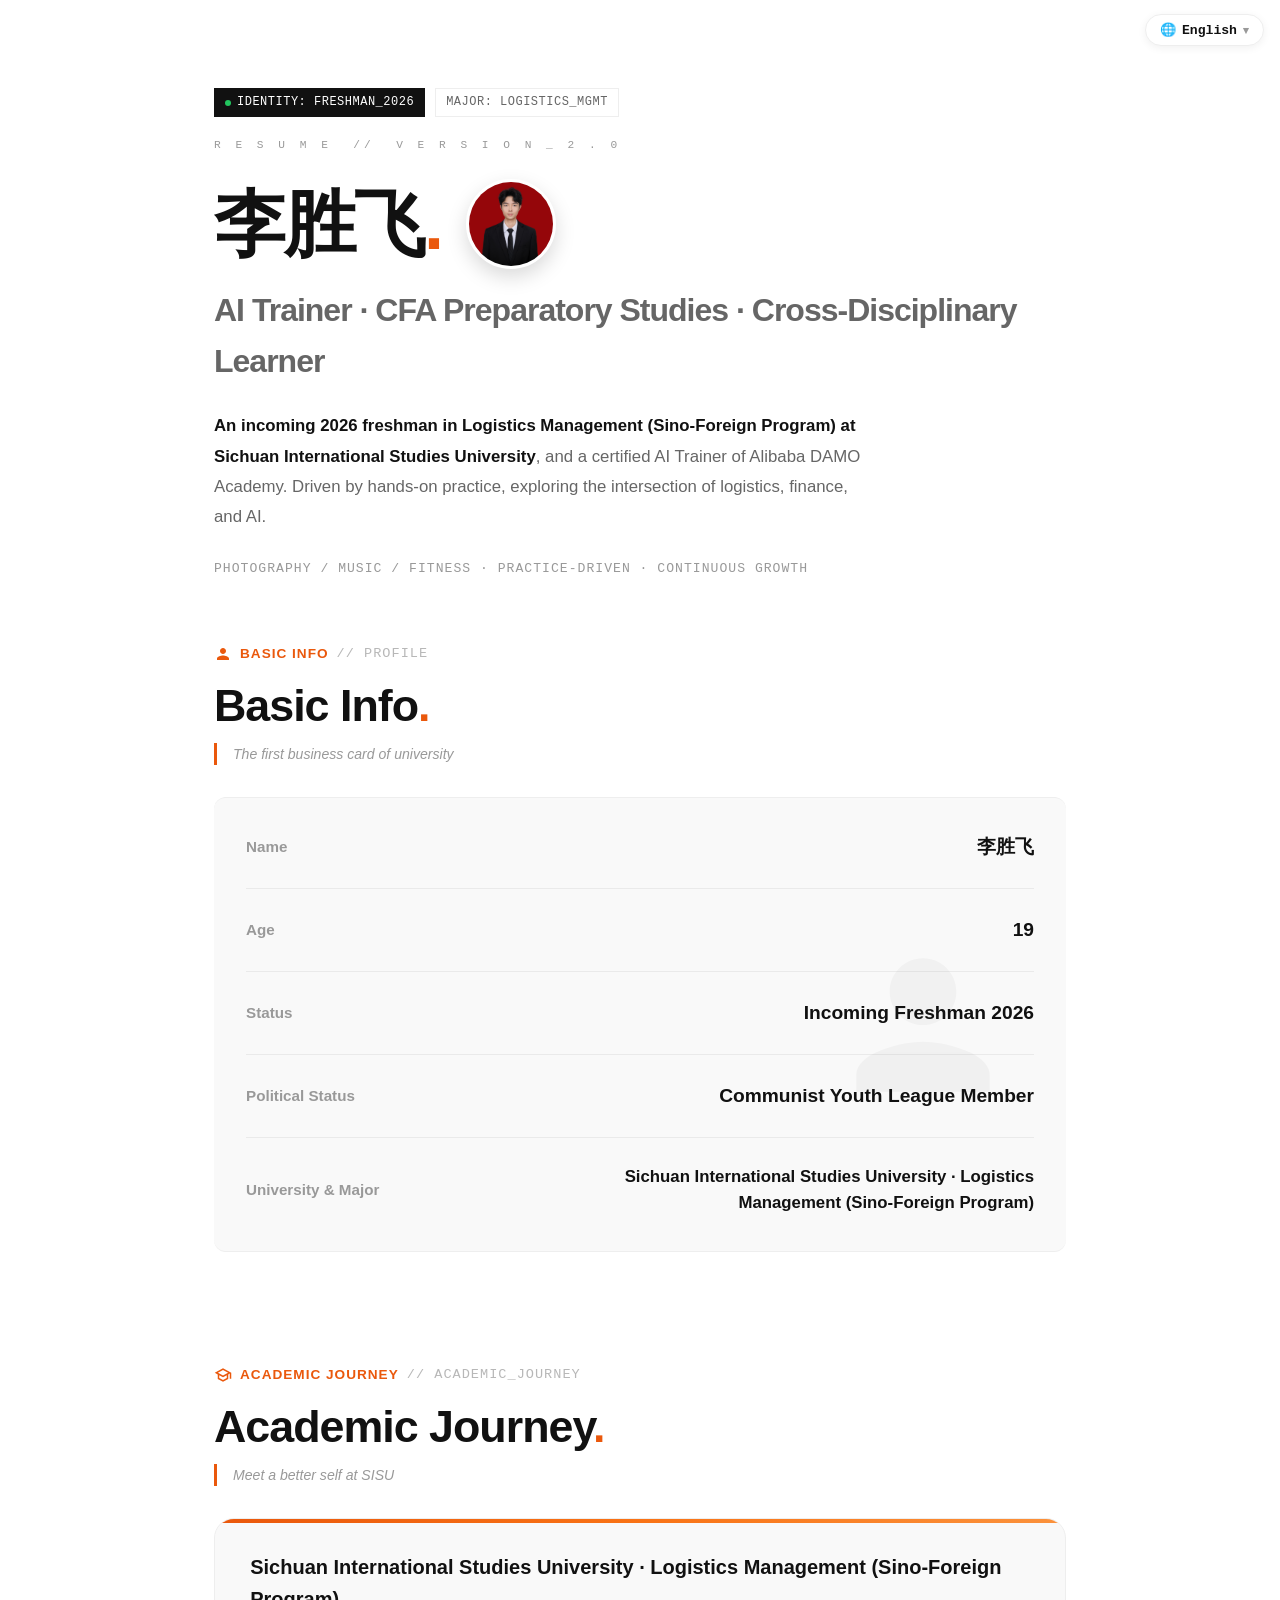
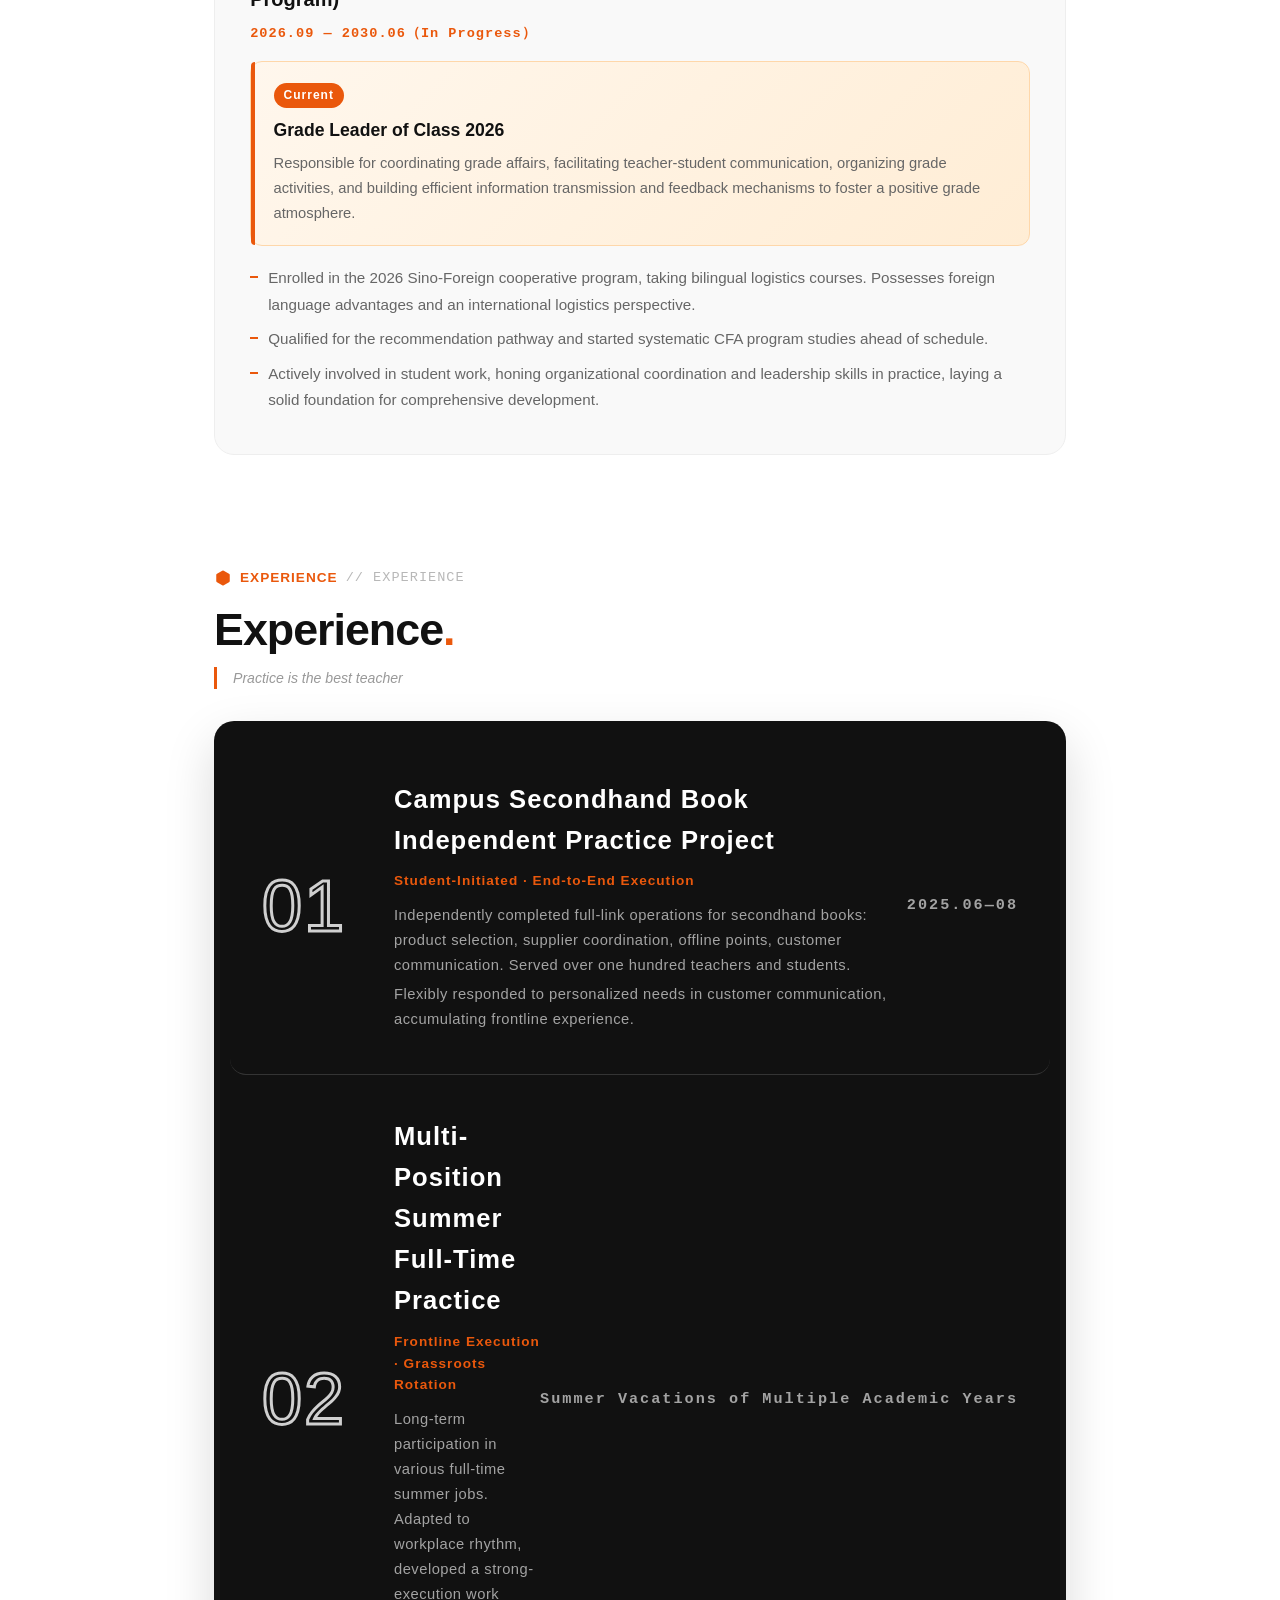
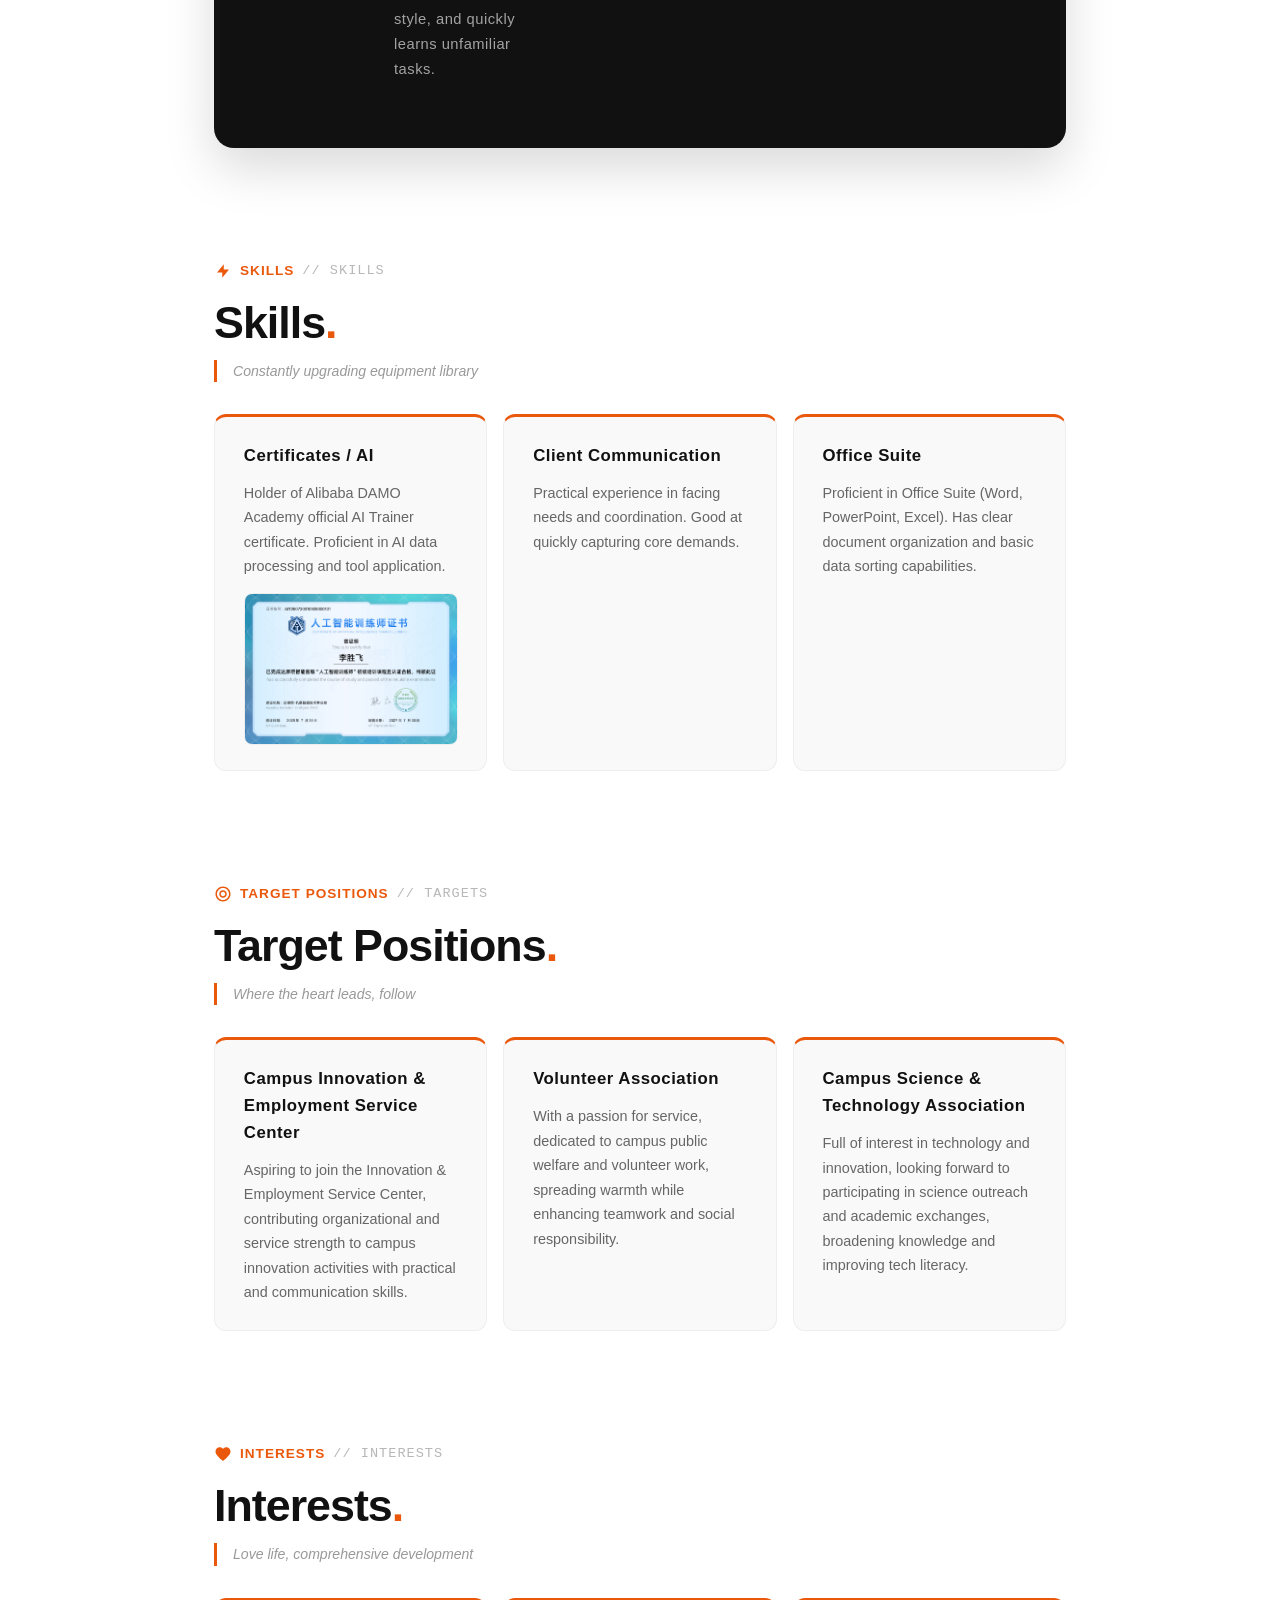
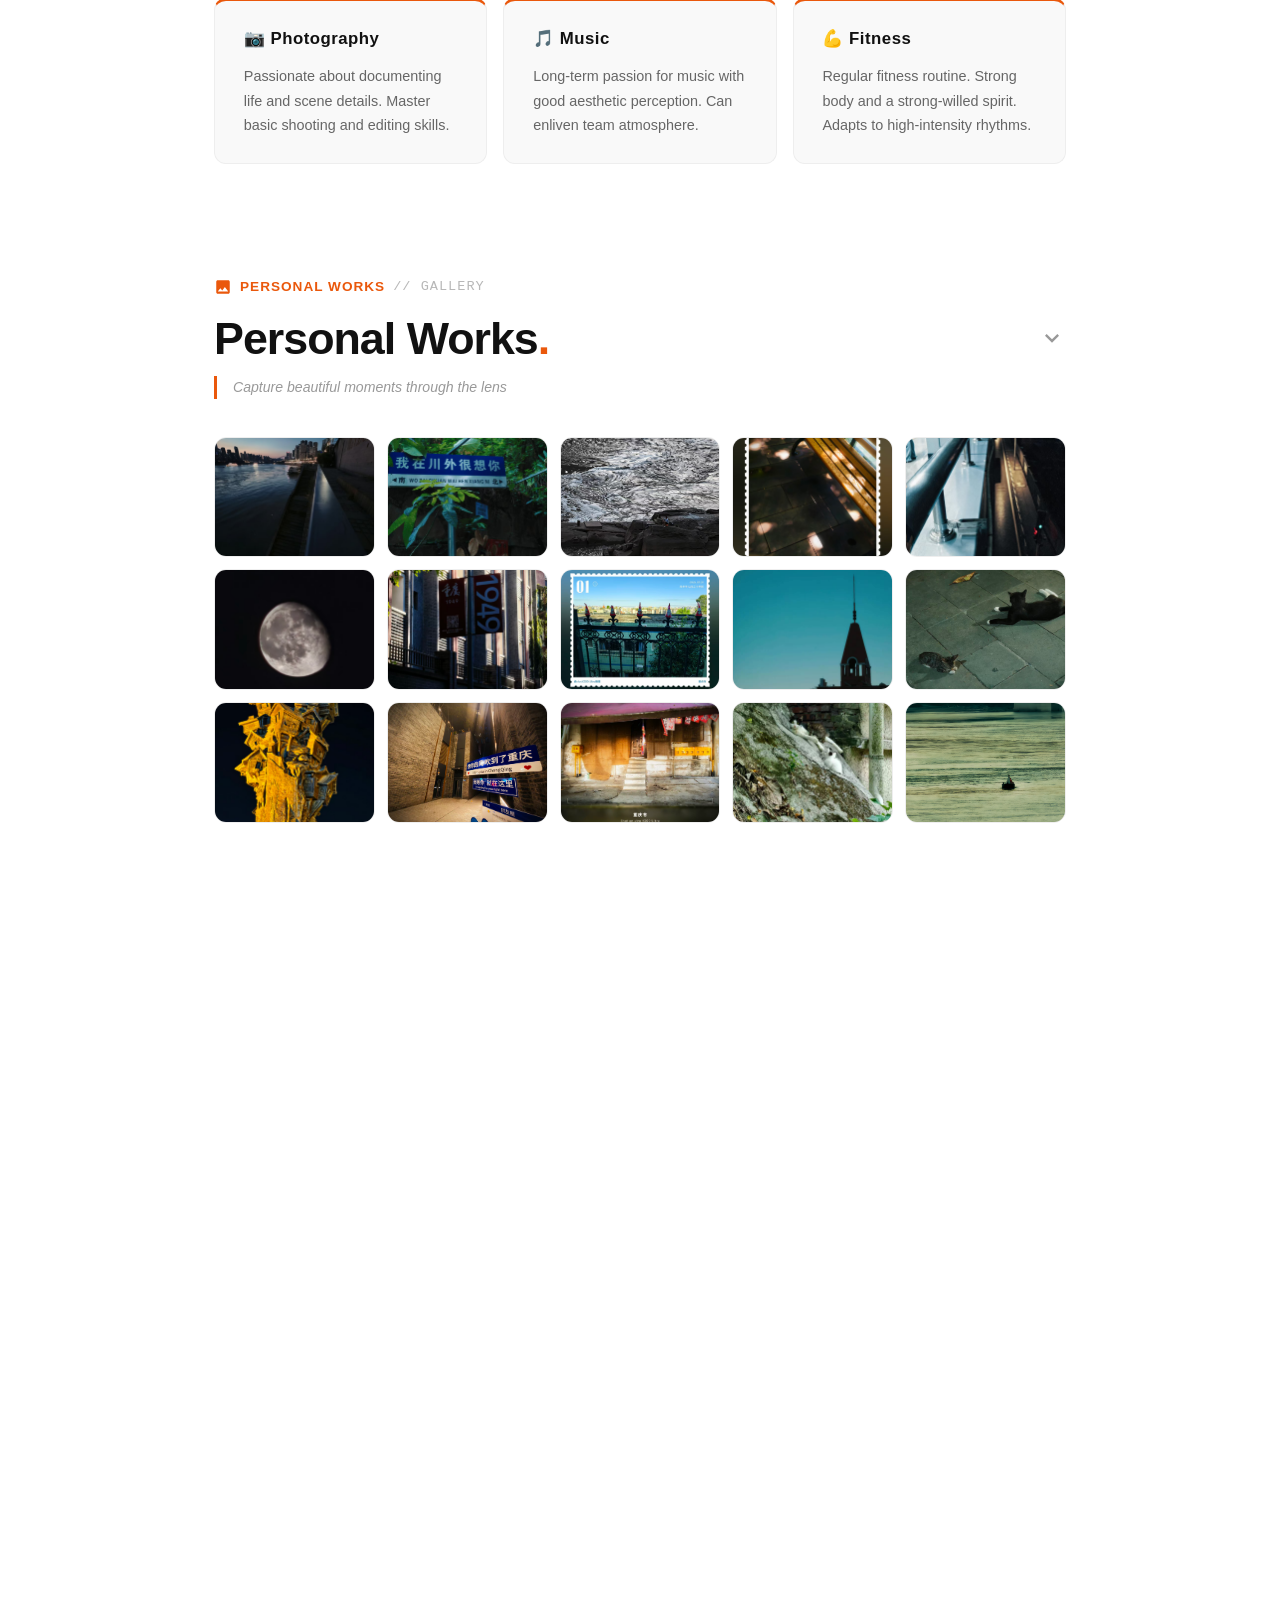
==== index.html @ 64ead174 "修复手风琴交互：改用 grid-template-rows 方案" ====
<!DOCTYPE html>
<html lang="zh-CN">
<head>
  <meta charset="UTF-8" />
  <meta name="viewport" content="width=device-width, initial-scale=1.0, viewport-fit=cover" />
  <title>李胜飞 · 个人简历</title>
  <meta name="description" content="2026级物流管理专业准大一新生李胜飞个人简历" />
  <link rel="stylesheet" href="styles.css" />
</head>
<body>

  <!-- 语言选择器 -->
  <nav class="lang-bar no-print" aria-label="语言切换">
    <button class="lang-btn" id="langToggle" aria-haspopup="true" aria-expanded="false" onclick="toggleLangMenu()">
      <span class="lang-btn-icon">🌐</span>
      <span class="lang-btn-label" data-i18n-key="lang_label">中文</span>
      <span class="lang-btn-caret">▾</span>
    </button>
    <ul class="lang-menu" id="langMenu" role="listbox" hidden>
      <li role="option" class="lang-option is-active" onclick="chooseLang('zh-CN')">🇨🇳 中文</li>
      <li role="option" class="lang-option" onclick="chooseLang('en')">🇬🇧 English</li>
      <li role="option" class="lang-option" onclick="chooseLang('fr')">🇫🇷 Français</li>
      <li role="option" class="lang-option" onclick="chooseLang('ja')">🇯🇵 日本語</li>
      <li role="option" class="lang-option" onclick="chooseLang('ru')">🇷🇺 Русский</li>
      <li role="option" class="lang-option" onclick="chooseLang('es')">🇪🇸 Español</li>
      <li role="option" class="lang-option" onclick="chooseLang('ar')">🇸🇦 العربية</li>
    </ul>
  </nav>

  <!-- Lightbox 弹窗 -->
  <div class="lightbox" id="lightbox" hidden>
    <button class="lb-close" aria-label="关闭">×</button>
    <img class="lb-img" alt="放大预览" />
  </div>

  <div class="container">

    <!-- ================= Hero ================= -->
    <header class="hero">
      <div class="hero-tags hero-anim-item delay-1">
        <span class="tag dark"><span class="tag-dot"></span> IDENTITY: FRESHMAN_2026</span>
        <span class="tag">MAJOR: LOGISTICS_MGMT</span>
        <div class="tag-version">R E S U M E &nbsp;//&nbsp; V E R S I O N _ 2 . 0</div>
      </div>

      <div class="hero-title-group hero-anim-item delay-2">
        <h1 class="hero-name">李胜飞<span class="dot">.</span></h1>
        <div class="hero-avatar">
          <img src="img02.jpg" alt="李胜飞 头像" loading="lazy" />
        </div>
      </div>

      <h2 class="hero-flog hero-anim-item delay-3" data-i18n-key="hero_title">AI 训练师 · CFA 提前修习 · 跨领域学习者</h2>
      <p class="hero-intro hero-anim-item delay-4">
        <strong data-i18n-key="hero_intro_lead">四川外国语大学物流管理（中外合作办学）2026级新生</strong><span data-i18n-key="hero_intro_rest">，阿里巴巴达摩院 AI 训练师持证者。以实践驱动成长，正在探索物流、金融与 AI 的交叉可能。</span>
      </p>
      <div class="hero-keywords hero-anim-item delay-5" data-i18n-key="hero_tag">摄影 / 音乐 / 健身 · 实践驱动 · 持续成长</div>
    </header>

    <main id="main-content">

      <!-- ================= 01 基本信息 ================= -->
      <section id="basic" class="resume-section">
        <div class="sec-header fade-in-up">
          <div class="sec-tag">
            <svg viewBox="0 0 24 24"><path d="M12 12c2.21 0 4-1.79 4-4s-1.79-4-4-4-4 1.79-4 4 1.79 4 4 4zm0 2c-2.67 0-8 1.34-8 4v2h16v-2c0-2.66-5.33-4-8-4z"/></svg>
            <span data-i18n-key="section_basic">基本信息</span> <span class="sec-tag-en">// PROFILE</span>
          </div>
          <h2 class="sec-title"><span data-i18n-key="section_basic">基本信息</span><span class="dot">.</span></h2>
          <p class="section-note" data-i18n-key="note_basic">大学的第一张名片</p>
        </div>

        <div class="row-card fade-in-up delay-100">
          <svg class="row-watermark" viewBox="0 0 24 24"><path d="M12 12c2.21 0 4-1.79 4-4s-1.79-4-4-4-4 1.79-4 4 1.79 4 4 4zm0 2c-2.67 0-8 1.34-8 4v2h16v-2c0-2.66-5.33-4-8-4z"/></svg>
          <div class="row-item">
            <div class="row-label" data-i18n-key="label_name">姓名</div>
            <div class="row-value">李胜飞</div>
          </div>
          <div class="row-item">
            <div class="row-label" data-i18n-key="label_age">年龄</div>
            <div class="row-value">19</div>
          </div>
          <div class="row-item">
            <div class="row-label" data-i18n-key="label_identity">身份</div>
            <div class="row-value" data-i18n-key="value_identity">2026级准大一新生</div>
          </div>
          <div class="row-item">
            <div class="row-label" data-i18n-key="label_political">政治面貌</div>
            <div class="row-value" data-i18n-key="value_political">共青团员</div>
          </div>
          <div class="row-item">
            <div class="row-label" data-i18n-key="label_school">就读院校专业</div>
            <div class="row-value row-value--long" data-i18n-key="value_school">四川外国语大学 · 物流管理专业（中外合作办学）</div>
          </div>
        </div>
      </section>

      <!-- ================= 02 求学之路 ================= -->
      <section id="journey" class="resume-section">
        <div class="sec-header fade-in-up">
          <div class="sec-tag">
            <svg viewBox="0 0 24 24"><path d="M12 3L1 9l4 2.18v6L12 21l7-3.82v-6l2-1.09V17h2V9L12 3zm6.82 6L12 12.72 5.18 9 12 5.28 18.82 9zM17 15.99l-5 2.73-5-2.73v-3.72L12 15l5-2.73v3.72z"/></svg>
            <span data-i18n-key="section_journey">求学之路</span> <span class="sec-tag-en">// ACADEMIC_JOURNEY</span>
          </div>
          <h2 class="sec-title"><span data-i18n-key="section_journey">求学之路</span><span class="dot">.</span></h2>
          <p class="section-note" data-i18n-key="note_journey">在川外，遇见更好的自己</p>
        </div>

        <div class="journey-card fade-in-up delay-100">
          <div class="journey-head">
            <h3 class="journey-title" data-i18n-key="journey_title">四川外国语大学 · 物流管理专业（中外合作办学）</h3>
            <span class="journey-date">2026.09 — 2030.06（<span data-i18n-key="journey_in_progress">在读</span>）</span>
          </div>
          <div class="journey-leader fade-in-up delay-200">
            <span class="leader-badge" data-i18n-key="leader_badge">现任</span>
            <h4 class="leader-title" data-i18n-key="leader_title">2026级年级长</h4>
            <p class="leader-desc" data-i18n-key="leader_desc">负责统筹年级事务，协调师生沟通，组织年级活动，搭建高效的信息传递与反馈机制，致力于营造积极向上的年级氛围。</p>
          </div>
          <ul class="journey-list">
            <li data-i18n-key="journey_p1">2026级中外合作办学方向在读，同步修习中外双语物流课程，具备外语应用优势与国际物流视野，提前规划大学全周期学习路径。</li>
            <li data-i18n-key="journey_p2">已通过推免通道提前参与 CFA 项目系统学习，搭建金融基础知识框架，构建跨领域复合能力基础。</li>
            <li data-i18n-key="journey_p3">积极投身学生工作，在实践中锻炼组织协调与领导力，为全面发展打下坚实基础。</li>
          </ul>
        </div>
      </section>

      <!-- ================= 03 项目经验（暗黑列表） ================= -->
      <section id="projects" class="resume-section">
        <div class="sec-header fade-in-up">
          <div class="sec-tag">
            <svg viewBox="0 0 24 24"><path d="M21 16V8a2 2 0 0 0-1-1.73l-7-4a2 2 0 0 0-2 0l-7 4A2 2 0 0 0 3 8v8a2 2 0 0 0 1 1.73l7 4a2 2 0 0 0 2 0l7-4A2 2 0 0 0 21 16z"></path><polyline points="3.27 6.96 12 12.01 20.73 6.96"></polyline><line x1="12" y1="22.08" x2="12" y2="12"></line></svg>
            <span data-i18n-key="section_projects">项目经验</span> <span class="sec-tag-en">// EXPERIENCE</span>
          </div>
          <h2 class="sec-title"><span data-i18n-key="section_projects">项目经验</span><span class="dot">.</span></h2>
          <p class="section-note" data-i18n-key="note_projects">实践是最好的老师</p>
        </div>

        <div class="dark-portfolio-container fade-in-up delay-100">
          <div class="dp-item">
            <div class="dp-number">01</div>
            <div class="dp-text">
              <h3 class="dp-title" data-i18n-key="proj1_title">校园二手图书自主实践项目</h3>
              <div class="dp-role" data-i18n-key="proj1_role">学生自主发起 · 全链路独立执行</div>
              <div class="dp-desc" data-i18n-key="proj1_p1">独立完成高中及周边校园二手图书全链路运营：选品、货源对接、线下点位、客户沟通，服务师生百余人，完成全部计划销量。</div>
              <div class="dp-desc" data-i18n-key="proj1_p2">在客户沟通中灵活响应个性化需求，积累一线对接经验与问题快速解决能力。</div>
            </div>
            <div class="dp-date">2025.06—08</div>
          </div>
          <div class="dp-item">
            <div class="dp-number">02</div>
            <div class="dp-text">
              <h3 class="dp-title" data-i18n-key="proj2_title">多岗位暑期全职实践</h3>
              <div class="dp-role" data-i18n-key="proj2_role">一线实操 · 基层岗位轮岗</div>
              <div class="dp-desc" data-i18n-key="proj2_p1">长期利用寒暑假参与不同类型全职暑期工，深耕一线执行，适应职场节奏，练就不推诿、强执行力的工作风格，能快速上手陌生任务。</div>
            </div>
            <div class="dp-date" data-i18n-key="proj2_date">多个学年暑假期间</div>
          </div>
        </div>
      </section>

      <!-- ================= 04 技能栈 ================= -->
      <section id="skills" class="resume-section">
        <div class="sec-header fade-in-up">
          <div class="sec-tag">
            <svg viewBox="0 0 24 24"><path d="M13 3L4 14h7v7l9-11h-7V3z"/></svg>
            <span data-i18n-key="section_skills">技能栈</span> <span class="sec-tag-en">// SKILLS</span>
          </div>
          <h2 class="sec-title"><span data-i18n-key="section_skills">技能栈</span><span class="dot">.</span></h2>
          <p class="section-note" data-i18n-key="note_skills">不断升级的装备库</p>
        </div>

        <div class="card-grid fade-in-up delay-100">
          <div class="grid-card grid-card--cert">
            <h3 class="grid-card-title" data-i18n-key="skill1_cat">证书 / AI 应用</h3>
            <p class="grid-card-desc" data-i18n-key="skill1_desc">持有阿里巴巴达摩院 AI 训练师官方证书，掌握 AI 数据处理与工具落地应用，能借助 AI 提升工作效率。</p>
            <img class="cert-img" src="certificate.jpg" data-i18n-attr="alt|alt_cert" alt="AI 训练师官方证书（点击放大）" loading="lazy" />
          </div>
          <div class="grid-card">
            <h3 class="grid-card-title" data-i18n-key="skill2_cat">客户沟通</h3>
            <p class="grid-card-desc" data-i18n-key="skill2_desc">拥有直面需求、对接协调的实际经验，擅长快速捕捉对方核心诉求，完成顺畅的双向沟通。</p>
          </div>
          <div class="grid-card">
            <h3 class="grid-card-title" data-i18n-key="skill3_cat">基础应用</h3>
            <p class="grid-card-desc" data-i18n-key="skill3_desc">熟练使用 Office 办公三件套，具备清晰的文字整理与数据基础梳理能力。</p>
          </div>
        </div>
      </section>

      <!-- ================= 05 意向岗位 ================= -->
      <section id="intentions" class="resume-section">
        <div class="sec-header fade-in-up">
          <div class="sec-tag">
            <svg viewBox="0 0 24 24"><path d="M12 2C6.48 2 2 6.48 2 12s4.48 10 10 10 10-4.48 10-10S17.52 2 12 2zm0 18c-4.42 0-8-3.58-8-8s3.58-8 8-8 8 3.58 8 8-3.58 8-8 8zm0-13c-2.76 0-5 2.24-5 5s2.24 5 5 5 5-2.24 5-5-2.24-5-5-5zm0 8c-1.66 0-3-1.34-3-3s1.34-3 3-3 3 1.34 3 3-1.34 3-3 3z"/></svg>
            <span data-i18n-key="section_intentions">意向岗位</span> <span class="sec-tag-en">// TARGETS</span>
          </div>
          <h2 class="sec-title"><span data-i18n-key="section_intentions">意向岗位</span><span class="dot">.</span></h2>
          <p class="section-note" data-i18n-key="note_intentions">心之所向，素履以往</p>
        </div>

        <div class="card-grid fade-in-up delay-100">
          <div class="grid-card">
            <h3 class="grid-card-title" data-i18n-key="intention1_title">校创新创业就业服务中心</h3>
            <p class="grid-card-desc" data-i18n-key="intention1_desc">希望加入创新创业就业服务中心，借助自身的实践能力和沟通优势，在校园创新创业活动中贡献组织与服务力量，同时拓展视野、积累经验。</p>
          </div>
          <div class="grid-card">
            <h3 class="grid-card-title" data-i18n-key="intention2_title">志愿者协会</h3>
            <p class="grid-card-desc" data-i18n-key="intention2_desc">怀揣服务热忱，愿投身校园公益与志愿服务，用行动传递温暖，提升自身的团队协作与社会责任感。</p>
          </div>
          <div class="grid-card">
            <h3 class="grid-card-title" data-i18n-key="intention3_title">校科协</h3>
            <p class="grid-card-desc" data-i18n-key="intention3_desc">对科技与创新充满兴趣，期待在校科协中参与科普活动与学术交流，拓展知识边界，提升科技素养与组织能力。</p>
          </div>
        </div>
      </section>

      <!-- ================= 06 兴趣特长 ================= -->
      <section id="interests" class="resume-section">
        <div class="sec-header fade-in-up">
          <div class="sec-tag">
            <svg viewBox="0 0 24 24"><path d="M12 21.35l-1.45-1.32C5.4 15.36 2 12.28 2 8.5 2 5.42 4.42 3 7.5 3c1.74 0 3.41.81 4.5 2.09C13.09 3.81 14.76 3 16.5 3 19.58 3 22 5.42 22 8.5c0 3.78-3.4 6.86-8.55 11.54L12 21.35z"/></svg>
            <span data-i18n-key="section_interests">兴趣特长</span> <span class="sec-tag-en">// INTERESTS</span>
          </div>
          <h2 class="sec-title"><span data-i18n-key="section_interests">兴趣特长</span><span class="dot">.</span></h2>
          <p class="section-note" data-i18n-key="note_interests">热爱生活，全面发展</p>
        </div>

        <div class="card-grid fade-in-up delay-100">
          <div class="grid-card">
            <h3 class="grid-card-title" data-i18n-key="interest1_cat">📷 摄影</h3>
            <p class="grid-card-desc" data-i18n-key="interest1_desc">日常热爱记录生活与场景细节，掌握基础拍摄与修图技巧，可协助活动记录与素材整理。</p>
          </div>
          <div class="grid-card">
            <h3 class="grid-card-title" data-i18n-key="interest2_cat">🎵 音乐</h3>
            <p class="grid-card-desc" data-i18n-key="interest2_desc">长期热爱音乐，具备良好审美感知力，能活跃团队氛围，适配集体活动配合需求。</p>
          </div>
          <div class="grid-card">
            <h3 class="grid-card-title" data-i18n-key="interest3_cat">💪 健身</h3>
            <p class="grid-card-desc" data-i18n-key="interest3_desc">长期规律健身，拥有强健体魄与不服输的意志力，能适配高强度实践与志愿活动节奏。</p>
          </div>
        </div>
      </section>

      <!-- ================= 07 个人作品 ================= -->
      <section id="gallery" class="resume-section accordion-section">
        <div class="sec-header fade-in-up accordion-header" onclick="toggleAccordion(this)">
          <div class="sec-tag">
            <svg viewBox="0 0 24 24"><path d="M21 19V5c0-1.1-.9-2-2-2H5c-1.1 0-2 .9-2 2v14c0 1.1.9 2 2 2h14c1.1 0 2-.9 2-2zM8.5 13.5l2.5 3.01L14.5 12l4.5 6H5l3.5-4.5z"/></svg>
            <span data-i18n-key="section_gallery">个人作品</span> <span class="sec-tag-en">// GALLERY</span>
          </div>
          <h2 class="sec-title"><span data-i18n-key="section_gallery">个人作品</span><span class="dot">.</span></h2>
          <p class="section-note" data-i18n-key="note_gallery">用镜头记录美好瞬间</p>
          <svg class="accordion-icon" viewBox="0 0 24 24"><path d="M7.41 8.59L12 13.17l4.59-4.58L18 10l-6 6-6-6 1.41-1.41z"/></svg>
        </div>

        <div class="accordion-content">
          <p class="gallery-tip fade-in-up delay-100" data-i18n-key="gallery_tip">点击图片可放大查看</p>
          <div class="gallery-grid fade-in-up delay-100">
            <img class="gallery-item" src="img01.jpg" data-i18n-attr="alt|alt_gallery" alt="摄影作品" loading="lazy" />
            <img class="gallery-item" src="img03.jpg" data-i18n-attr="alt|alt_gallery" alt="摄影作品" loading="lazy" />
            <img class="gallery-item" src="img04.jpg" data-i18n-attr="alt|alt_gallery" alt="摄影作品" loading="lazy" />
            <img class="gallery-item" src="img05.jpg" data-i18n-attr="alt|alt_gallery" alt="摄影作品" loading="lazy" />
            <img class="gallery-item" src="img06.jpg" data-i18n-attr="alt|alt_gallery" alt="摄影作品" loading="lazy" />
            <img class="gallery-item" src="img07.jpg" data-i18n-attr="alt|alt_gallery" alt="摄影作品" loading="lazy" />
            <img class="gallery-item" src="img08.jpg" data-i18n-attr="alt|alt_gallery" alt="摄影作品" loading="lazy" />
            <img class="gallery-item" src="img09.jpg" data-i18n-attr="alt|alt_gallery" alt="摄影作品" loading="lazy" />
            <img class="gallery-item" src="img10.jpg" data-i18n-attr="alt|alt_gallery" alt="摄影作品" loading="lazy" />
            <img class="gallery-item" src="img11.jpg" data-i18n-attr="alt|alt_gallery" alt="摄影作品" loading="lazy" />
            <img class="gallery-item" src="img12.jpg" data-i18n-attr="alt|alt_gallery" alt="摄影作品" loading="lazy" />
            <img class="gallery-item" src="img13.jpg" data-i18n-attr="alt|alt_gallery" alt="摄影作品" loading="lazy" />
            <img class="gallery-item" src="img14.jpg" data-i18n-attr="alt|alt_gallery" alt="摄影作品" loading="lazy" />
            <img class="gallery-item" src="img16.jpg" data-i18n-attr="alt|alt_gallery" alt="摄影作品" loading="lazy" />
            <img class="gallery-item" src="img17.jpg" data-i18n-attr="alt|alt_gallery" alt="摄影作品" loading="lazy" />
          </div>
        </div>
      </section>

      <!-- ================= 08 联系方式 ================= -->
      <section id="contact" class="resume-section accordion-section">
        <div class="sec-header fade-in-up accordion-header" onclick="toggleAccordion(this)">
          <div class="sec-tag">
            <svg viewBox="0 0 24 24"><path d="M20 4H4c-1.1 0-2 .9-2 2v12c0 1.1.9 2 2 2h16c1.1 0 2-.9 2-2V6c0-1.1-.9-2-2-2zm0 4l-8 5-8-5V6l8 5 8-5v2z"/></svg>
            <span data-i18n-key="section_contact">联系方式</span> <span class="sec-tag-en">// CONTACT</span>
          </div>
          <h2 class="sec-title"><span data-i18n-key="section_contact">联系方式</span><span class="dot">.</span></h2>
          <p class="section-note" data-i18n-key="note_contact">期待与您的连接</p>
          <svg class="accordion-icon" viewBox="0 0 24 24"><path d="M7.41 8.59L12 13.17l4.59-4.58L18 10l-6 6-6-6 1.41-1.41z"/></svg>
        </div>

        <div class="accordion-content">
          <div class="row-card fade-in-up delay-100">
            <svg class="row-watermark" viewBox="0 0 24 24"><path d="M20 4H4c-1.1 0-2 .9-2 2v12c0 1.1.9 2 2 2h16c1.1 0 2-.9 2-2V6c0-1.1-.9-2-2-2zm0 4l-8 5-8-5V6l8 5 8-5v2z"/></svg>
            <div class="row-item">
              <div class="row-label" data-i18n-key="label_phone">联系电话</div>
              <div class="row-value">18532075677</div>
            </div>
            <div class="row-item">
              <div class="row-label" data-i18n-key="label_email">电子邮箱</div>
              <div class="row-value">3859219414@qq.com</div>
            </div>
            <div class="row-item">
              <div class="row-label" data-i18n-key="label_school2">就读院校</div>
              <div class="row-value row-value--long" data-i18n-key="value_school2">四川外国语大学 · 物流管理专业（中外合作办学）</div>
            </div>
          </div>
        </div>
      </section>

      <!-- ================= 下载 PDF ================= -->
      <footer class="download-area fade-in-up">
        <a class="btn-download" href="2026级物流管理新生简历.pdf" download="2026级物流管理新生简历.pdf">
          <span class="btn-icon" aria-hidden="true">↓</span>
          <span data-i18n-key="btn_download">下载 PDF 完整简历</span>
        </a>
        <p class="download-tip" data-i18n-key="download_tip">点击按钮即可保存 PDF 文件到本地</p>
      </footer>

      <!-- ================= 结语 ================= -->
      <div class="motto-section fade-in-up">
        <p class="motto-text" data-i18n-key="motto_text">保持饥饿，保持学习</p>
        <p class="motto-en" data-i18n-key="motto_en">STAY HUNGRY, STAY LEARNING</p>
      </div>

    </main>
  </div>

  <script src="translations.js"></script>
  <script>
  /* 手风琴展开/收起 */
  function toggleAccordion(header) {
    var section = header.closest('.accordion-section');
    var isOpen = section.classList.contains('is-open');
    if (isOpen) {
      section.classList.remove('is-open');
    } else {
      section.classList.add('is-open');
    }
  }

  /* 滚动进场动画 */
  (function () {
    var els = document.querySelectorAll('.fade-in-up');
    if (!('IntersectionObserver' in window)) {
      els.forEach(function (el) { el.classList.add('is-visible'); });
      return;
    }
    var io = new IntersectionObserver(function (entries) {
      entries.forEach(function (entry) {
        if (entry.isIntersecting) {
          entry.target.classList.add('is-visible');
          io.unobserve(entry.target);
        }
      });
    }, { threshold: 0.12 });
    els.forEach(function (el) { io.observe(el); });
  })();
  </script>
</body>
</html>
---- styles.css ----
/* ============================================================
   设计令牌 (Design Tokens) — 风格参考: Portfolio // Version 系
   ============================================================ */
:root {
  --bg-page: #ffffff;
  --bg-card: #ffffff;
  --bg-muted: #f9f9f9;
  --text-primary: #111111;
  --text-secondary: #666666;
  --text-tertiary: #999999;
  --accent-color: #ea580c;
  --accent-hover: #c2410c;
  --accent-gradient: linear-gradient(135deg, #ea580c 0%, #f97316 50%, #fb923c 100%);
  --border-color: #eeeeee;
  --radius-md: 12px;
  --radius-lg: 20px;
  --transition: all 0.3s ease;
  --shadow-md: 0 10px 15px -3px rgba(0, 0, 0, 0.08);
  --shadow-lg: 0 20px 40px -10px rgba(0, 0, 0, 0.12);
  --max-w: 900px;
  /* 新增活力配色 */
  --vitality-blue: #0ea5e9;
  --vitality-green: #22c55e;
  --vitality-purple: #a855f7;
  --vitality-pink: #ec4899;
  --vitality-yellow: #eab308;
}

*, *::before, *::after { box-sizing: border-box; margin: 0; padding: 0; }

html { -webkit-text-size-adjust: 100%; }

body {
  font-family: -apple-system, BlinkMacSystemFont, "Segoe UI", Roboto,
               "Microsoft YaHei", "PingFang SC", "Hiragino Sans GB",
               "Helvetica Neue", Arial, sans-serif;
  background-color: var(--bg-page);
  color: var(--text-primary);
  font-size: 16px;
  line-height: 1.6;
  -webkit-font-smoothing: antialiased;
  -moz-osx-font-smoothing: grayscale;
  overflow-x: hidden;
}

.container {
  max-width: var(--max-w);
  margin: 0 auto;
  padding: 1rem 1.5rem 4rem;
  position: relative;
}

/* ============================================================
   语言选择器
   ============================================================ */
.lang-bar {
  position: fixed;
  top: 14px;
  right: 16px;
  z-index: 200;
  display: flex;
  justify-content: flex-end;
}
.lang-btn {
  display: inline-flex;
  align-items: center;
  gap: 6px;
  padding: 7px 14px;
  font-size: 0.82rem;
  font-weight: 600;
  font-family: ui-monospace, SFMono-Regular, Menlo, Consolas, monospace;
  color: var(--text-primary);
  background: var(--bg-page);
  border: 1px solid var(--border-color);
  border-radius: 20px;
  cursor: pointer;
  box-shadow: 0 2px 8px rgba(0, 0, 0, 0.06);
  transition: var(--transition);
}
.lang-btn:hover { border-color: var(--accent-color); color: var(--accent-color); }
.lang-btn-caret { font-size: 0.7rem; color: var(--text-tertiary); }
.lang-menu {
  position: absolute;
  top: calc(100% + 6px);
  right: 0;
  min-width: 180px;
  background: var(--bg-page);
  border: 1px solid var(--border-color);
  border-radius: var(--radius-md);
  box-shadow: 0 8px 24px rgba(0, 0, 0, 0.12);
  list-style: none;
  padding: 6px;
}
.lang-option {
  padding: 8px 14px;
  font-size: 0.88rem;
  border-radius: 8px;
  cursor: pointer;
  transition: background-color 0.12s;
}
.lang-option:hover { background: var(--bg-muted); }
.lang-option.is-active { background: #fff3ec; color: var(--accent-color); font-weight: 600; }

/* ============================================================
   Hero 首屏
   ============================================================ */
.hero { padding: 4.5rem 0 2rem; position: relative; }

.hero-tags {
  display: flex;
  flex-wrap: wrap;
  gap: 10px;
  margin-bottom: 1.5rem;
  font-family: ui-monospace, SFMono-Regular, Menlo, Consolas, monospace;
  font-size: 0.75rem;
  letter-spacing: 0.5px;
}
.tag {
  padding: 4px 10px;
  border: 1px solid var(--border-color);
  display: inline-flex;
  align-items: center;
  gap: 6px;
  text-transform: uppercase;
  color: var(--text-secondary);
  background: var(--bg-page);
}
.tag.dark { background: var(--text-primary); color: #ffffff; border-color: var(--text-primary); }
.tag-dot { width: 6px; height: 6px; background: #22c55e; border-radius: 50%; display: inline-block; }
.tag-version {
  color: var(--text-tertiary);
  margin-top: 10px;
  width: 100%;
  letter-spacing: 4px;
  font-size: 0.7rem;
}

.hero-title-group {
  display: flex;
  align-items: center;
  gap: 1.5rem;
  margin-bottom: 1rem;
  flex-wrap: wrap;
}
.hero-name {
  font-size: 4.5rem;
  font-weight: 900;
  line-height: 1;
  letter-spacing: -2px;
  color: var(--text-primary);
}
.hero-name .dot, .sec-title .dot { color: var(--accent-color); }

.hero-avatar {
  width: 90px;
  height: 90px;
  border-radius: 50%;
  border: 3px solid #ffffff;
  box-shadow: 0 8px 20px rgba(0, 0, 0, 0.15);
  overflow: hidden;
  flex-shrink: 0;
  background: var(--bg-muted);
  transition: transform 0.4s cubic-bezier(0.2, 0.8, 0.2, 1);
}
.hero-avatar:hover { transform: scale(1.05) rotate(5deg); }
.hero-avatar img { width: 100%; height: 100%; object-fit: cover; display: block; }

.hero-flog {
  font-size: 2rem;
  font-weight: 800;
  color: var(--text-secondary);
  margin-bottom: 1.5rem;
  letter-spacing: -1px;
}
.hero-intro {
  font-size: 1.05rem;
  line-height: 1.8;
  max-width: 650px;
  color: var(--text-secondary);
  margin-bottom: 1.6rem;
}
.hero-intro strong { color: var(--text-primary); font-weight: 700; }
.hero-keywords {
  font-family: ui-monospace, SFMono-Regular, Menlo, Consolas, monospace;
  font-size: 0.82rem;
  letter-spacing: 1px;
  color: var(--text-tertiary);
  text-transform: uppercase;
}

/* Hero 进场动画 */
.hero-anim-item {
  opacity: 0;
  transform: translateY(20px);
  animation: heroFadeIn 1s cubic-bezier(0.2, 1, 0.3, 1) forwards;
}
@keyframes heroFadeIn {
  from { opacity: 0; transform: translateY(20px); }
  to { opacity: 1; transform: translateY(0); }
}
.delay-1 { animation-delay: 0.1s; }
.delay-2 { animation-delay: 0.2s; }
.delay-3 { animation-delay: 0.3s; }
.delay-4 { animation-delay: 0.4s; }
.delay-5 { animation-delay: 0.5s; }

/* ============================================================
   区块通用：标签 + 大标题
   ============================================================ */
.resume-section { margin-bottom: 7rem; margin-top: 2rem; }

.sec-header { margin-bottom: 2rem; }
.sec-tag {
  display: inline-flex;
  align-items: center;
  gap: 8px;
  color: var(--accent-color);
  font-weight: 900;
  font-size: 0.85rem;
  letter-spacing: 1px;
  margin-bottom: 1rem;
  text-transform: uppercase;
}
.sec-tag svg { width: 18px; height: 18px; fill: currentColor; flex-shrink: 0; }
.sec-tag-en {
  font-family: ui-monospace, SFMono-Regular, Menlo, Consolas, monospace;
  opacity: 0.7;
  color: var(--text-tertiary);
  font-weight: 500;
}
.sec-title {
  font-size: 2.8rem;
  font-weight: 900;
  color: var(--text-primary);
  letter-spacing: -1px;
  line-height: 1.1;
}

/* 滚动进场动画 */
.fade-in-up {
  opacity: 0;
  transform: translateY(28px);
  transition: opacity 0.8s cubic-bezier(0.2, 1, 0.3, 1),
              transform 0.8s cubic-bezier(0.2, 1, 0.3, 1);
}
.fade-in-up.is-visible { opacity: 1; transform: translateY(0); }
.fade-in-up.delay-100 { transition-delay: 0.1s; animation: none; }

/* ============================================================
   行式信息卡（基本信息 / 联系方式）
   ============================================================ */
.row-card {
  background: var(--bg-muted);
  padding: 0.5rem 2rem;
  position: relative;
  overflow: hidden;
  border-top: 1px solid var(--border-color);
  border-bottom: 1px solid var(--border-color);
  border-radius: var(--radius-md);
}
.row-watermark {
  position: absolute;
  right: 5%;
  top: 50%;
  transform: translateY(-50%);
  width: 200px;
  height: 200px;
  fill: var(--text-primary);
  opacity: 0.03;
  pointer-events: none;
  z-index: 0;
}
.row-item {
  display: flex;
  justify-content: space-between;
  align-items: center;
  padding: 1.6rem 0;
  border-bottom: 1px solid rgba(0, 0, 0, 0.06);
  position: relative;
  z-index: 1;
  flex-wrap: wrap;
  gap: 10px;
}
.row-item:last-child { border-bottom: none; }
.row-label { color: var(--text-tertiary); font-size: 0.95rem; font-weight: 700; min-width: 100px; }
.row-value {
  color: var(--text-primary);
  font-size: 1.2rem;
  font-weight: 900;
  text-align: right;
  word-break: break-word;
}
.row-value--long { font-size: 1.05rem; max-width: 65%; }

/* ============================================================
   求学之路卡
   ============================================================ */
.journey-card {
  background: var(--bg-muted);
  border: 1px solid var(--border-color);
  border-radius: var(--radius-lg);
  padding: 2rem 2.2rem;
  position: relative;
  overflow: hidden;
}
.journey-card::before {
  content: "";
  position: absolute;
  top: 0;
  left: 0;
  width: 100%;
  height: 4px;
  background: var(--accent-gradient);
}
.journey-head {
  display: flex;
  flex-wrap: wrap;
  justify-content: space-between;
  align-items: baseline;
  gap: 8px 16px;
  margin-bottom: 1rem;
}
.journey-title { font-size: 1.25rem; font-weight: 900; color: var(--text-primary); }
.journey-date {
  font-family: ui-monospace, SFMono-Regular, Menlo, Consolas, monospace;
  font-size: 0.85rem;
  color: var(--accent-color);
  font-weight: 700;
  letter-spacing: 1px;
  white-space: nowrap;
}

/* 年级长标签 */
.journey-leader {
  background: linear-gradient(135deg, #fff7ed 0%, #ffedd5 100%);
  border: 1px solid #fed7aa;
  border-radius: var(--radius-md);
  padding: 1.2rem 1.4rem;
  margin-bottom: 1.2rem;
  position: relative;
}
.journey-leader::before {
  content: "";
  position: absolute;
  left: 0;
  top: 0;
  width: 4px;
  height: 100%;
  background: var(--accent-color);
  border-radius: var(--radius-md) 0 0 var(--radius-md);
}
.leader-badge {
  display: inline-block;
  padding: 3px 10px;
  font-size: 0.75rem;
  font-weight: 900;
  color: #ffffff;
  background: var(--accent-color);
  border-radius: 20px;
  margin-bottom: 8px;
  letter-spacing: 1px;
}
.leader-title {
  font-size: 1.1rem;
  font-weight: 900;
  color: var(--text-primary);
  margin-bottom: 6px;
}
.leader-desc {
  font-size: 0.92rem;
  color: var(--text-secondary);
  line-height: 1.7;
}

.journey-list { list-style: none; }
.journey-list li {
  position: relative;
  padding-left: 18px;
  margin-bottom: 8px;
  font-size: 0.95rem;
  color: var(--text-secondary);
  line-height: 1.75;
}
.journey-list li::before {
  content: "";
  position: absolute;
  left: 0;
  top: 0.72em;
  width: 8px;
  height: 2px;
  background: var(--accent-color);
}

/* ============================================================
   手风琴交互 — grid-template-rows 方案
   ============================================================ */
.accordion-header {
  cursor: pointer;
  user-select: none;
  position: relative;
  padding-right: 40px;
}
.accordion-icon {
  position: absolute;
  right: 0;
  top: 50%;
  transform: translateY(-50%) rotate(0deg);
  width: 28px;
  height: 28px;
  fill: var(--text-tertiary);
  transition: transform 0.3s ease;
  pointer-events: none;
}
.accordion-section.is-open .accordion-icon {
  transform: translateY(-50%) rotate(180deg);
}
.accordion-content {
  display: grid;
  grid-template-rows: 0fr;
  transition: grid-template-rows 0.4s ease;
}
.accordion-content > * {
  overflow: hidden;
}
.accordion-section.is-open .accordion-content {
  grid-template-rows: 1fr;
}

/* ============================================================
   注语（层次感 + 大学生活力）
   ============================================================ */
.section-note {
  font-size: 0.88rem;
  color: var(--text-tertiary);
  font-style: italic;
  margin-top: 0.8rem;
  padding-left: 1rem;
  border-left: 3px solid var(--accent-color);
  line-height: 1.6;
}

/* ============================================================
   结尾标语
   ============================================================ */
.motto-section {
  text-align: center;
  padding: 3rem 1rem 2rem;
  margin-top: 2rem;
}
.motto-text {
  font-size: 1.8rem;
  font-weight: 900;
  color: var(--text-primary);
  letter-spacing: 2px;
  margin-bottom: 0.5rem;
}
.motto-en {
  font-family: ui-monospace, SFMono-Regular, Menlo, Consolas, monospace;
  font-size: 0.85rem;
  color: var(--text-tertiary);
  letter-spacing: 3px;
  text-transform: uppercase;
}

/* ============================================================
   区块通用：标签 + 大标题
   ============================================================ */
.edu-card {
  background: var(--bg-muted);
  border: 1px solid var(--border-color);
  border-radius: var(--radius-lg);
  padding: 2rem 2.2rem;
  position: relative;
  overflow: hidden;
}
.edu-card-head {
  display: flex;
  flex-wrap: wrap;
  justify-content: space-between;
  align-items: baseline;
  gap: 8px 16px;
  margin-bottom: 1rem;
}
.edu-card-title { font-size: 1.25rem; font-weight: 900; color: var(--text-primary); }
.edu-card-date {
  font-family: ui-monospace, SFMono-Regular, Menlo, Consolas, monospace;
  font-size: 0.85rem;
  color: var(--accent-color);
  font-weight: 700;
  letter-spacing: 1px;
  white-space: nowrap;
}
.edu-list { list-style: none; }
.edu-list li {
  position: relative;
  padding-left: 18px;
  margin-bottom: 8px;
  font-size: 0.95rem;
  color: var(--text-secondary);
  line-height: 1.75;
}
.edu-list li::before {
  content: "";
  position: absolute;
  left: 0;
  top: 0.72em;
  width: 8px;
  height: 2px;
  background: var(--accent-color);
}

/* ============================================================
   暗黑极简作品列表（项目经验）
   ============================================================ */
.dark-portfolio-container {
  background-color: #111111;
  border-radius: var(--radius-lg);
  padding: 1rem 3rem 1.5rem;
  box-shadow: 0 20px 50px rgba(0, 0, 0, 0.15);
}
.dp-item {
  position: relative;
  display: flex;
  align-items: center;
  padding: 2.6rem 2rem;
  margin: 0 -2rem;
  border-bottom: 1px solid rgba(255, 255, 255, 0.15);
  transition: transform 0.4s cubic-bezier(0.2, 0.8, 0.2, 1), border-color 0.4s ease;
  cursor: pointer;
  z-index: 1;
  border-radius: 16px;
  overflow: hidden;
}
.dp-item:last-child { border-bottom: none; }
.dp-item::before {
  content: "";
  position: absolute;
  top: 50%;
  left: 0;
  width: 100%;
  height: 100%;
  background: linear-gradient(180deg, #f8f9fa, #ffffff, #f8f9fa);
  transform: translateY(-50%) scaleY(0);
  transform-origin: center;
  transition: transform 0.5s cubic-bezier(0.2, 0.8, 0.2, 1);
  z-index: -1;
  border-radius: 16px;
}
.dp-item:hover { transform: translateX(15px); border-color: transparent; }
.dp-item:hover::before { transform: translateY(-50%) scaleY(1); }

.dp-number {
  font-family: Impact, "Arial Black", sans-serif;
  font-size: 4.5rem;
  color: transparent;
  -webkit-text-stroke: 3px rgba(255, 255, 255, 0.8);
  letter-spacing: 2px;
  min-width: 100px;
  line-height: 1;
  transition: -webkit-text-stroke-color 0.4s ease;
}
.dp-text { flex: 1; padding-left: 2rem; min-width: 0; }
.dp-title {
  font-family: "Arial Black", "Microsoft YaHei", "PingFang SC", sans-serif;
  font-size: 1.6rem;
  color: #ffffff;
  letter-spacing: 1px;
  margin-bottom: 0.6rem;
  transition: color 0.4s ease;
}
.dp-role {
  font-size: 0.85rem;
  color: var(--accent-color);
  font-weight: 700;
  letter-spacing: 1px;
  margin-bottom: 0.7rem;
  transition: color 0.4s ease;
}
.dp-desc {
  color: #a3a3a3;
  font-size: 0.92rem;
  letter-spacing: 0.5px;
  font-weight: 500;
  line-height: 1.7;
  transition: color 0.4s ease;
}
.dp-desc + .dp-desc { margin-top: 4px; }
.dp-date {
  font-family: ui-monospace, SFMono-Regular, Menlo, Consolas, monospace;
  color: #a3a3a3;
  font-size: 0.95rem;
  letter-spacing: 2px;
  min-width: 110px;
  text-align: right;
  font-weight: 600;
  transition: color 0.4s ease;
  flex-shrink: 0;
}
.dp-item:hover .dp-number { -webkit-text-stroke-color: #111111; }
.dp-item:hover .dp-title { color: #00b4d8; }
.dp-item:hover .dp-desc, .dp-item:hover .dp-date { color: #444444; }

/* ============================================================
   卡片网格（技能 / 意向 / 兴趣）
   ============================================================ */
.card-grid {
  display: grid;
  grid-template-columns: repeat(auto-fit, minmax(250px, 1fr));
  gap: 16px;
}
.grid-card {
  padding: 1.6rem 1.8rem;
  background: var(--bg-muted);
  border-radius: var(--radius-md);
  border: 1px solid var(--border-color);
  border-top: 3px solid var(--accent-color);
  transition: transform 0.3s ease, box-shadow 0.3s ease;
}
.grid-card:hover { transform: translateY(-5px); box-shadow: var(--shadow-md); }
.grid-card-title {
  font-size: 1.05rem;
  font-weight: 900;
  color: var(--text-primary);
  margin-bottom: 0.7rem;
  letter-spacing: 0.5px;
}
.grid-card-desc { font-size: 0.9rem; color: var(--text-secondary); line-height: 1.7; }

.cert-img {
  display: block;
  margin-top: 14px;
  width: 100%;
  max-width: 280px;
  border-radius: 8px;
  cursor: zoom-in;
  border: 1px solid var(--border-color);
  transition: opacity 0.15s, transform 0.3s ease;
}
.cert-img:hover { opacity: 0.88; transform: scale(1.02); }

/* ============================================================
   个人作品
   ============================================================ */
.gallery-tip {
  font-size: 0.85rem;
  font-family: ui-monospace, SFMono-Regular, Menlo, Consolas, monospace;
  color: var(--text-tertiary);
  letter-spacing: 1px;
  margin: -10px 0 16px;
}
.gallery-grid {
  display: grid;
  grid-template-columns: repeat(auto-fill, minmax(150px, 1fr));
  gap: 12px;
}
.gallery-item {
  width: 100%;
  aspect-ratio: 4 / 3;
  object-fit: cover;
  border-radius: var(--radius-md);
  cursor: zoom-in;
  border: 1px solid var(--border-color);
  background: var(--bg-muted);
  transition: transform 0.3s ease, box-shadow 0.3s ease;
}
.gallery-item:hover { transform: translateY(-4px); box-shadow: var(--shadow-md); }

/* ============================================================
   Lightbox 放大弹窗
   ============================================================ */
.lightbox {
  position: fixed;
  inset: 0;
  background: rgba(17, 17, 17, 0.94);
  z-index: 9999;
  display: flex;
  align-items: center;
  justify-content: center;
  padding: 20px;
}
.lightbox[hidden] { display: none; }
.lb-img {
  max-width: 92vw;
  max-height: 88vh;
  object-fit: contain;
  border-radius: 8px;
  box-shadow: 0 8px 32px rgba(0, 0, 0, 0.5);
}
.lb-close {
  position: absolute;
  top: 16px;
  right: 20px;
  width: 40px;
  height: 40px;
  border-radius: 50%;
  border: 1px solid rgba(255, 255, 255, 0.4);
  background: rgba(255, 255, 255, 0.1);
  color: #ffffff;
  font-size: 22px;
  line-height: 38px;
  cursor: pointer;
  transition: background 0.15s;
}
.lb-close:hover { background: rgba(255, 255, 255, 0.25); }

/* ============================================================
   下载按钮
   ============================================================ */
.download-area {
  margin-top: 2rem;
  padding: 2.5rem 20px;
  text-align: center;
  background: var(--bg-muted);
  border: 1px solid var(--border-color);
  border-radius: var(--radius-lg);
}
.btn-download {
  display: inline-flex;
  align-items: center;
  justify-content: center;
  gap: 10px;
  width: 100%;
  max-width: 420px;
  padding: 16px 24px;
  font-size: 1.05rem;
  font-weight: 900;
  letter-spacing: 1px;
  color: #ffffff;
  background: var(--text-primary);
  text-decoration: none;
  border-radius: var(--radius-md);
  transition: var(--transition);
}
.btn-download:hover, .btn-download:focus {
  background: var(--accent-color);
  color: #ffffff;
  transform: translateY(-2px);
}
.btn-icon {
  display: inline-flex;
  align-items: center;
  justify-content: center;
  width: 26px;
  height: 26px;
  border: 2px solid rgba(255, 255, 255, 0.85);
  border-radius: 50%;
  font-size: 0.85rem;
  font-weight: 700;
}
.download-tip {
  margin-top: 12px;
  font-size: 0.82rem;
  font-family: ui-monospace, SFMono-Regular, Menlo, Consolas, monospace;
  color: var(--text-tertiary);
  letter-spacing: 1px;
}

/* ============================================================
   响应式：平板
   ============================================================ */
@media (max-width: 768px) {
  .hero { padding: 4rem 0 1.5rem; }
  .hero-name { font-size: 3.2rem; letter-spacing: -1px; }
  .hero-flog { font-size: 1.5rem; }
  .sec-title { font-size: 2.1rem; }
  .resume-section { margin-bottom: 5rem; }
  .dark-portfolio-container { padding: 0.5rem 1.5rem 1rem; }
  .dp-item { padding: 2rem 1.2rem; margin: 0 -1.2rem; flex-wrap: wrap; }
  .dp-number { font-size: 3.2rem; min-width: 80px; -webkit-text-stroke-width: 2px; }
  .dp-text { padding-left: 1.2rem; }
  .dp-title { font-size: 1.25rem; }
  .dp-date { width: 100%; text-align: left; margin-top: 10px; padding-left: calc(80px + 1.2rem); }
  .row-value { font-size: 1.05rem; }
  .row-value--long { font-size: 0.95rem; max-width: 60%; }
  .row-card { padding: 0.5rem 1.4rem; }
}

/* ============================================================
   响应式：手机
   ============================================================ */
@media (max-width: 480px) {
  body { font-size: 15px; }
  .container { padding: 1rem 1rem 3rem; }
  .hero-name { font-size: 2.6rem; }
  .hero-avatar { width: 68px; height: 68px; }
  .hero-flog { font-size: 1.25rem; letter-spacing: 0; }
  .hero-intro { font-size: 0.98rem; }
  .sec-title { font-size: 1.75rem; }
  .sec-tag { font-size: 0.78rem; }
  .resume-section { margin-bottom: 4rem; }
  .row-item { padding: 1.2rem 0; }
  .row-label { font-size: 0.85rem; }
  .row-value { font-size: 0.98rem; }
  .row-value--long { font-size: 0.88rem; max-width: 58%; }
  .edu-card { padding: 1.5rem 1.3rem; }
  .edu-card-title { font-size: 1.05rem; }
  .dark-portfolio-container { padding: 0.5rem 1rem 0.8rem; border-radius: var(--radius-md); }
  .dp-item { padding: 1.6rem 0.8rem; margin: 0 -0.8rem; }
  .dp-item:hover { transform: translateX(6px); }
  .dp-number { font-size: 2.4rem; min-width: 62px; }
  .dp-text { padding-left: 0.9rem; }
  .dp-title { font-size: 1.1rem; letter-spacing: 0; }
  .dp-desc { font-size: 0.85rem; }
  .dp-date { padding-left: calc(62px + 0.9rem); font-size: 0.8rem; min-width: 0; }
  .gallery-grid { grid-template-columns: repeat(auto-fill, minmax(100px, 1fr)); gap: 8px; }
  .cert-img { max-width: 220px; }
  .btn-download { padding: 14px 18px; font-size: 0.95rem; }
  .lang-bar { top: 10px; right: 10px; }
  .lang-btn { font-size: 0.75rem; padding: 5px 10px; }
  .lang-menu { min-width: 160px; }
}

body.is-rtl .accordion-header { padding-right: 0; padding-left: 40px; }
body.is-rtl .accordion-icon { right: auto; left: 0; }
body.is-rtl .section-note { padding-left: 0; padding-right: 1rem; border-left: none; border-right: 3px solid var(--accent-color); text-align: right; }
body.is-rtl .motto-text { text-align: center; }
body.is-rtl .motto-en { text-align: center; }

/* ============================================================
   RTL 阿拉伯语镜像
   ============================================================ */
body.is-rtl { text-align: right; }
body.is-rtl .hero-title-group { flex-direction: row-reverse; }
body.is-rtl .hero { text-align: right; }
body.is-rtl .hero-tags { flex-direction: row-reverse; justify-content: flex-end; }
body.is-rtl .tag-version { text-align: right; }
body.is-rtl .hero-intro { margin-left: 0; margin-right: 0; }
body.is-rtl .lang-bar { right: auto; left: 16px; }
body.is-rtl .lang-menu { right: auto; left: 0; }
body.is-rtl .row-item { flex-direction: row-reverse; }
body.is-rtl .row-value { text-align: left; }
body.is-rtl .row-watermark { right: auto; left: 5%; }
body.is-rtl .edu-card-head { flex-direction: row-reverse; }
body.is-rtl .edu-list li { padding-left: 0; padding-right: 18px; text-align: right; }
body.is-rtl .edu-list li::before { left: auto; right: 0; }
body.is-rtl .dp-item { flex-direction: row-reverse; }
body.is-rtl .dp-item:hover { transform: translateX(-15px); }
body.is-rtl .dp-text { padding-left: 0; padding-right: 2rem; text-align: right; }
body.is-rtl .dp-date { text-align: left; }
body.is-rtl .sec-tag { flex-direction: row; }
body.is-rtl .grid-card { text-align: right; }
body.is-rtl .gallery-tip { text-align: right; }
@media (max-width: 768px) {
  body.is-rtl .dp-date { text-align: right; padding-left: 0; padding-right: calc(80px + 1.2rem); }
}
@media (max-width: 480px) {
  body.is-rtl .lang-bar { right: auto; left: 10px; }
  body.is-rtl .dp-item:hover { transform: translateX(-6px); }
  body.is-rtl .dp-text { padding-right: 0.9rem; }
  body.is-rtl .dp-date { padding-right: calc(62px + 0.9rem); }
}

/* ============================================================
   打印（备用）
   ============================================================ */
@media print {
  body { background: #ffffff; font-size: 12pt; }
  .container { max-width: 100%; padding: 0; }
  .download-area, .lang-bar { display: none; }
  .cert-img, .gallery-grid { display: none; }
  .fade-in-up, .hero-anim-item { opacity: 1 !important; transform: none !important; }
  .dark-portfolio-container { background: #ffffff; box-shadow: none; border: 1px solid var(--border-color); }
  .dp-item { border-bottom: 1px solid var(--border-color); }
  .dp-title, .dp-desc, .dp-date { color: var(--text-primary) !important; }
  .dp-number { -webkit-text-stroke-color: var(--text-primary); }
  a { color: var(--text-primary); text-decoration: none; }
  .accordion-content { grid-template-rows: 1fr !important; }
  .accordion-icon { display: none; }
  .section-note { border-left-color: #ccc; }
}
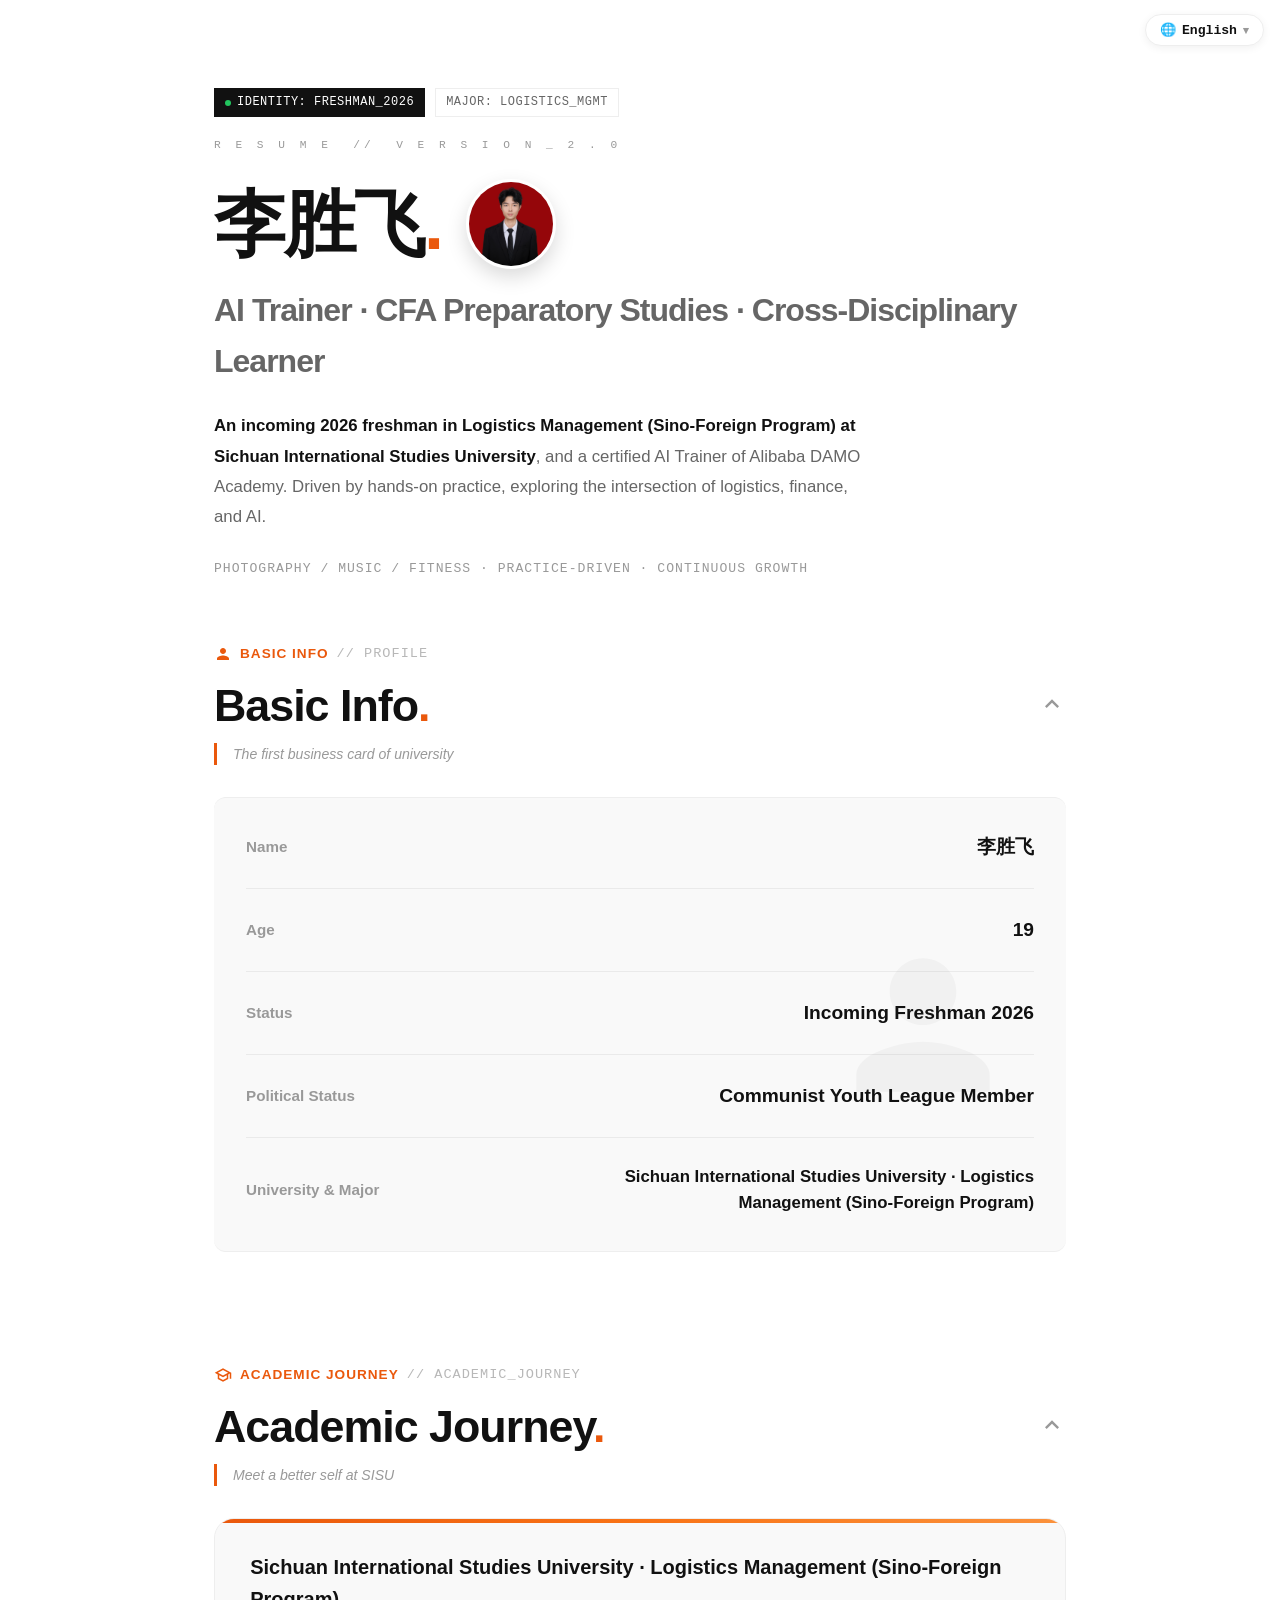
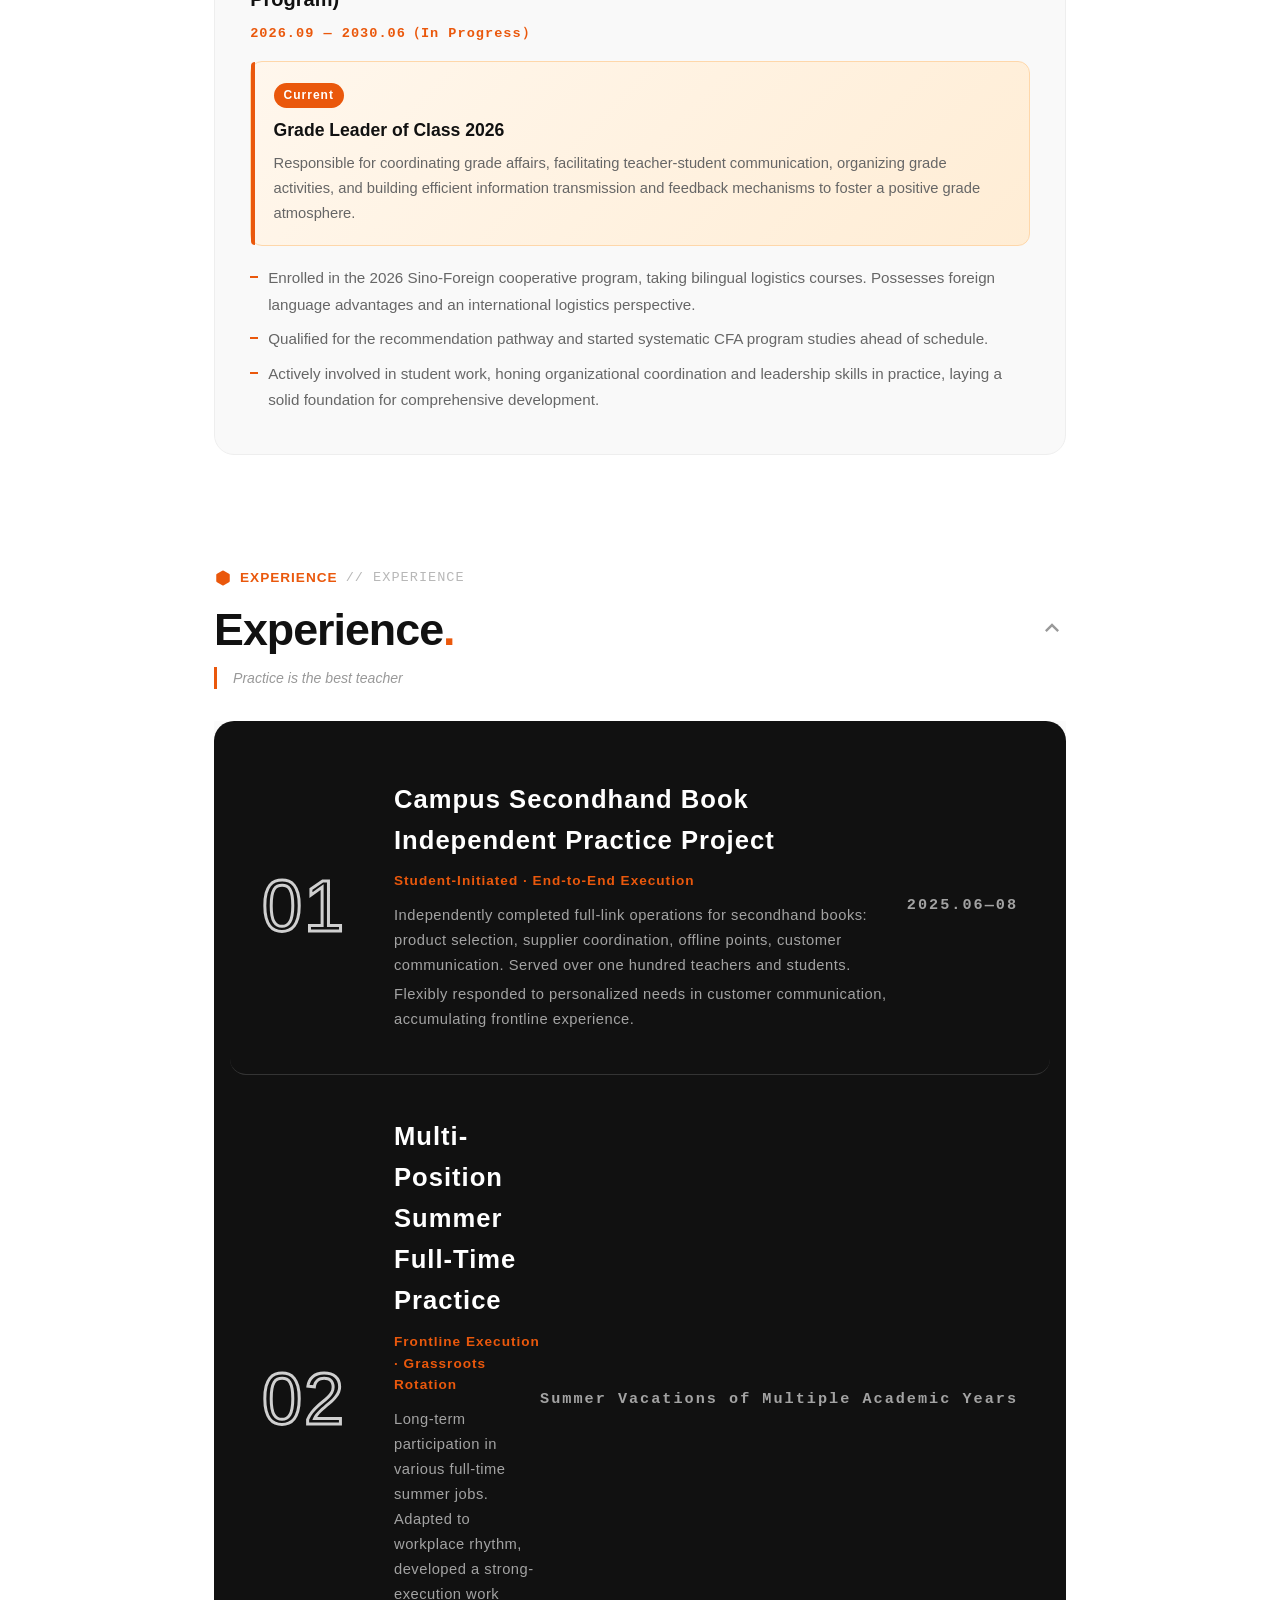
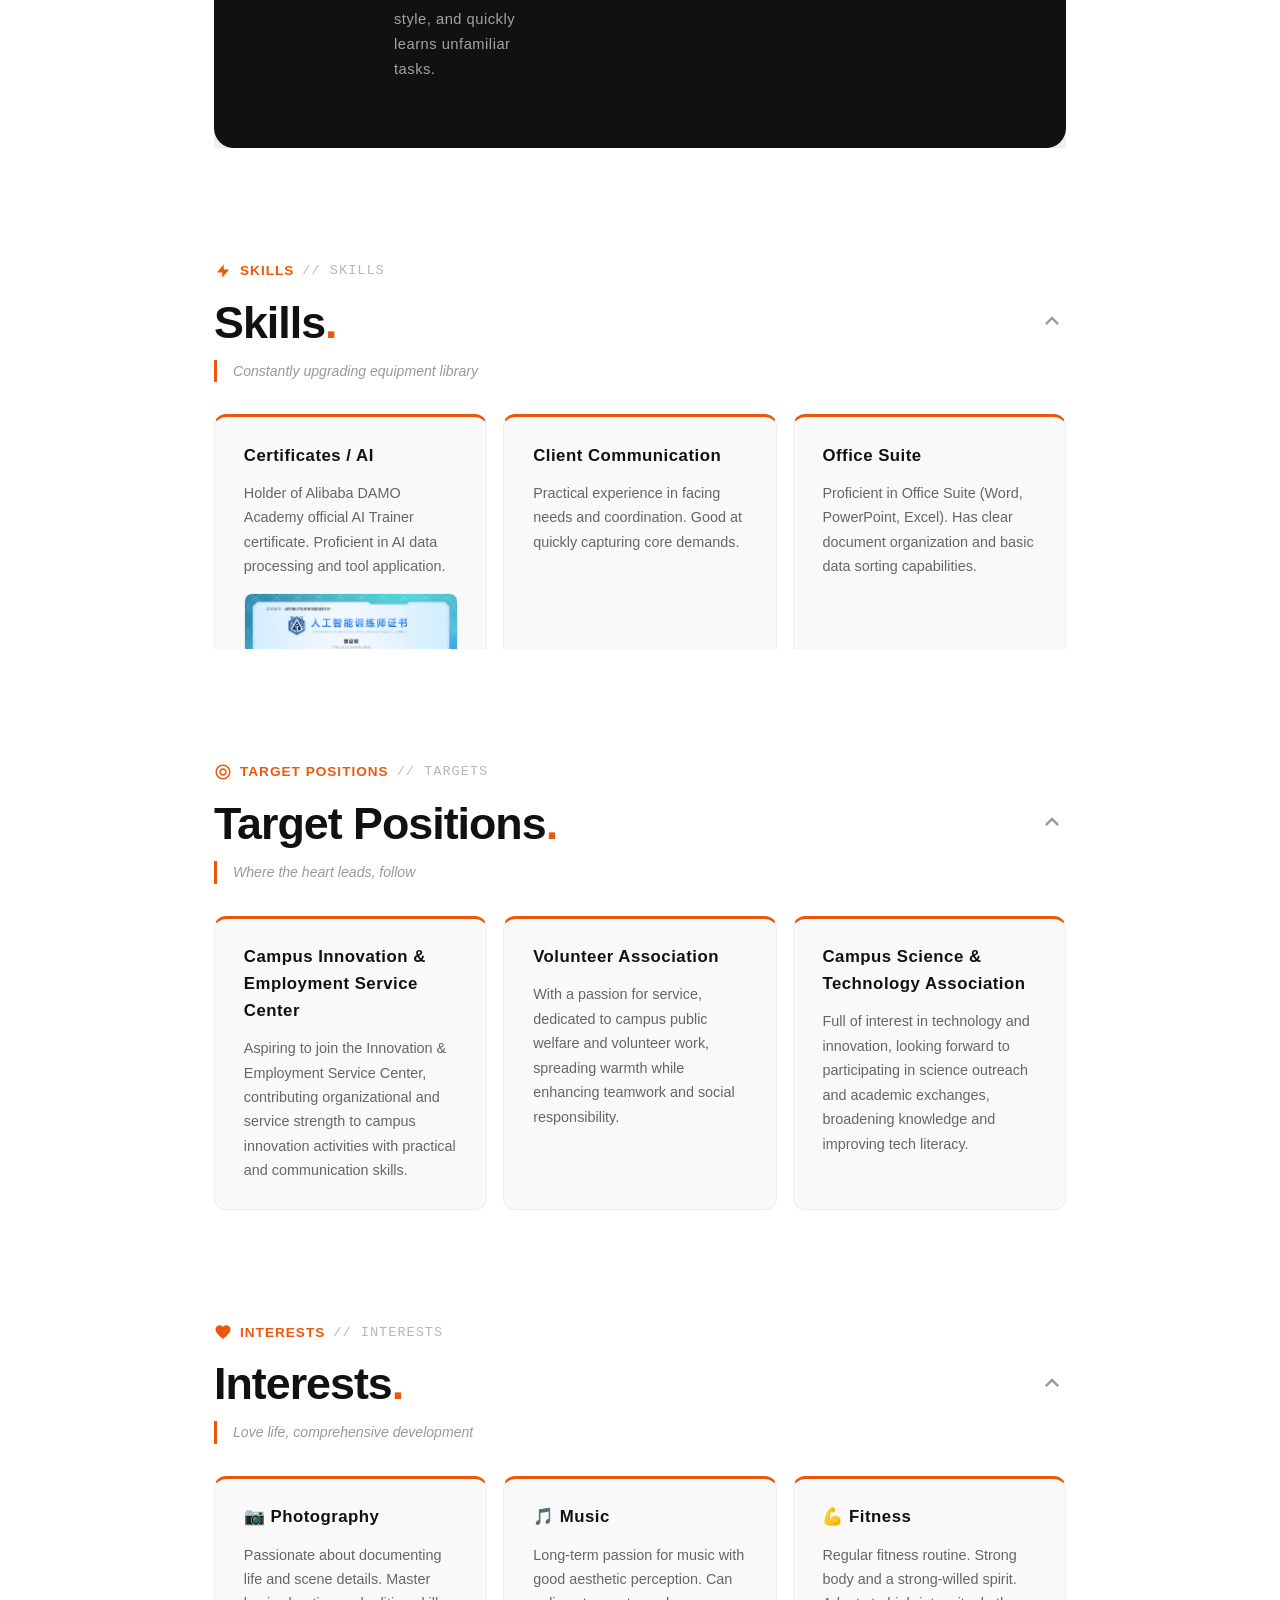
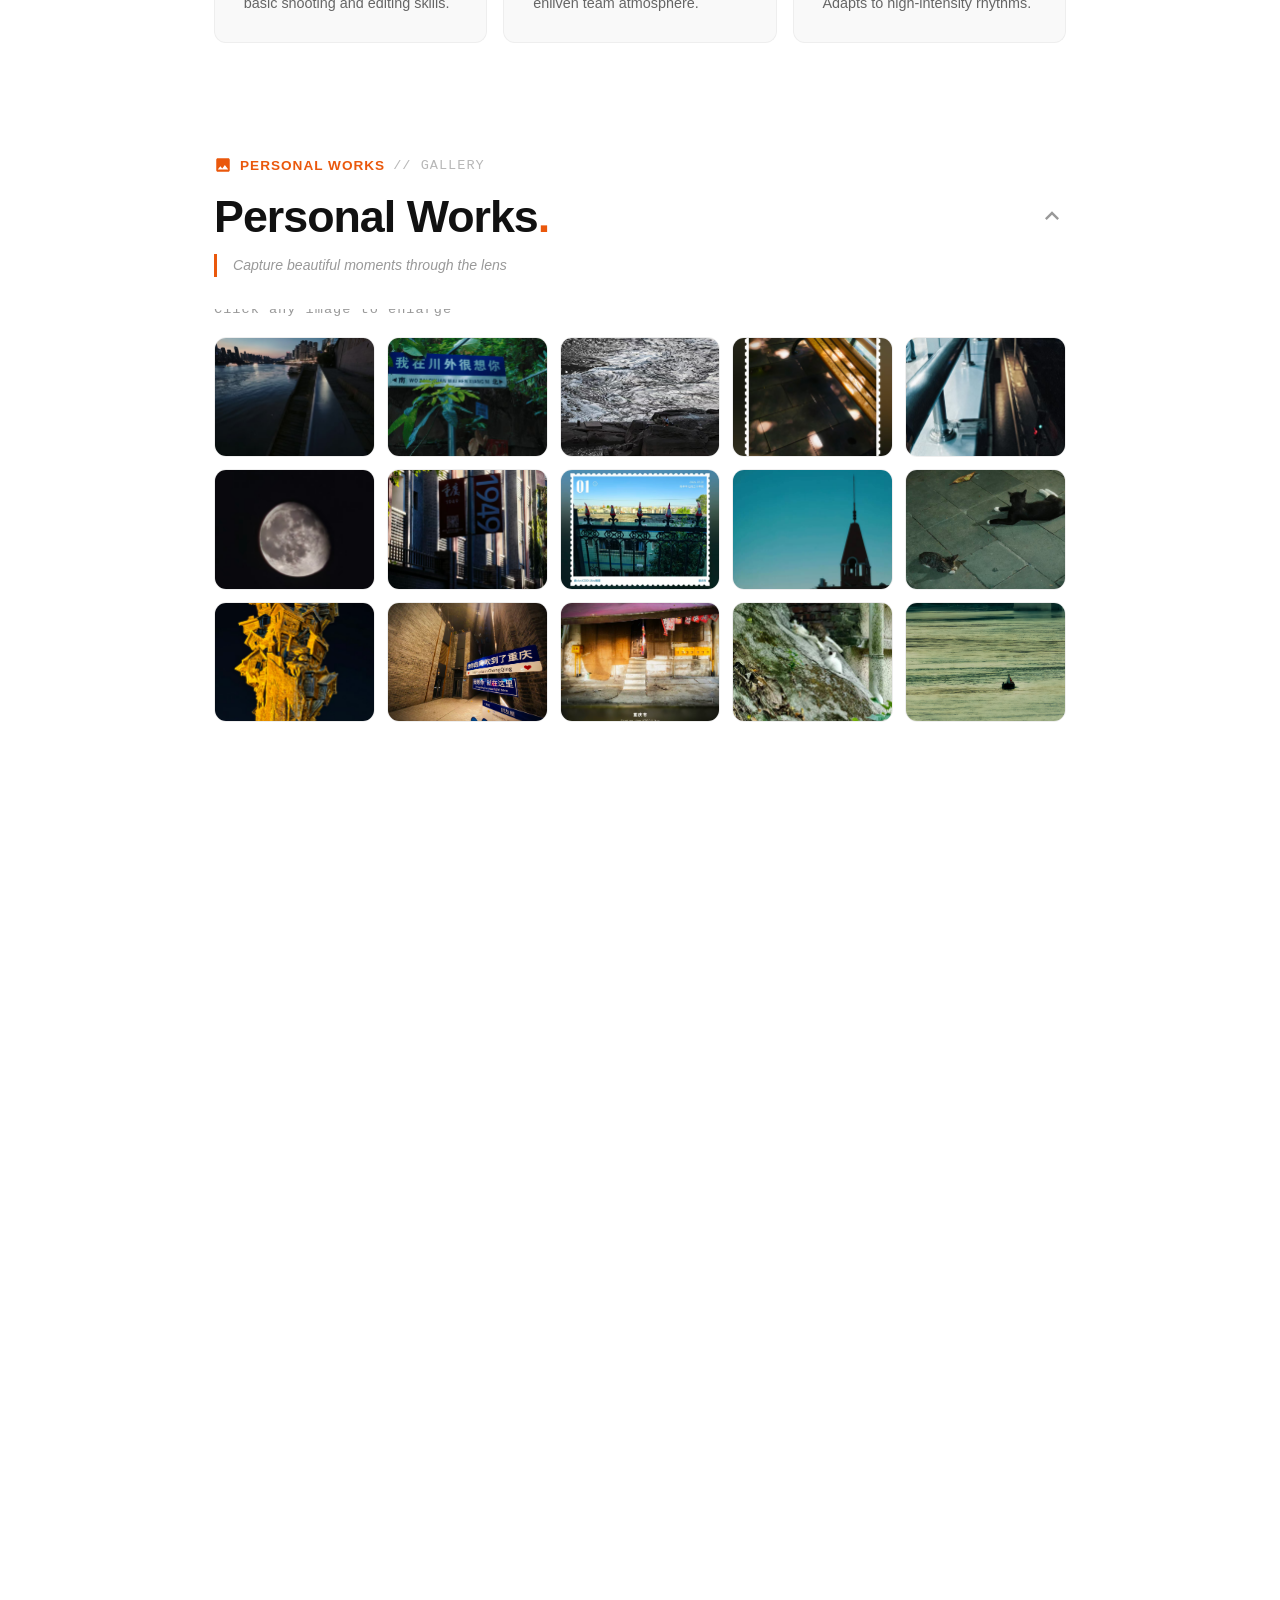
==== commit aed66660: "修复手风琴：所有板块支持展开收起，改用 max-height 精确控制" ====
--- a/index.html
+++ b/index.html
@@ -60,182 +60,200 @@
     <main id="main-content">
 
       <!-- ================= 01 基本信息 ================= -->
-      <section id="basic" class="resume-section">
-        <div class="sec-header fade-in-up">
+      <section id="basic" class="resume-section accordion-section">
+        <div class="sec-header fade-in-up accordion-header" onclick="toggleAccordion(this)">
           <div class="sec-tag">
             <svg viewBox="0 0 24 24"><path d="M12 12c2.21 0 4-1.79 4-4s-1.79-4-4-4-4 1.79-4 4 1.79 4 4 4zm0 2c-2.67 0-8 1.34-8 4v2h16v-2c0-2.66-5.33-4-8-4z"/></svg>
             <span data-i18n-key="section_basic">基本信息</span> <span class="sec-tag-en">// PROFILE</span>
           </div>
           <h2 class="sec-title"><span data-i18n-key="section_basic">基本信息</span><span class="dot">.</span></h2>
           <p class="section-note" data-i18n-key="note_basic">大学的第一张名片</p>
-        </div>
-
-        <div class="row-card fade-in-up delay-100">
-          <svg class="row-watermark" viewBox="0 0 24 24"><path d="M12 12c2.21 0 4-1.79 4-4s-1.79-4-4-4-4 1.79-4 4 1.79 4 4 4zm0 2c-2.67 0-8 1.34-8 4v2h16v-2c0-2.66-5.33-4-8-4z"/></svg>
-          <div class="row-item">
-            <div class="row-label" data-i18n-key="label_name">姓名</div>
-            <div class="row-value">李胜飞</div>
-          </div>
-          <div class="row-item">
-            <div class="row-label" data-i18n-key="label_age">年龄</div>
-            <div class="row-value">19</div>
-          </div>
-          <div class="row-item">
-            <div class="row-label" data-i18n-key="label_identity">身份</div>
-            <div class="row-value" data-i18n-key="value_identity">2026级准大一新生</div>
-          </div>
-          <div class="row-item">
-            <div class="row-label" data-i18n-key="label_political">政治面貌</div>
-            <div class="row-value" data-i18n-key="value_political">共青团员</div>
-          </div>
-          <div class="row-item">
-            <div class="row-label" data-i18n-key="label_school">就读院校专业</div>
-            <div class="row-value row-value--long" data-i18n-key="value_school">四川外国语大学 · 物流管理专业（中外合作办学）</div>
+          <svg class="accordion-icon" viewBox="0 0 24 24"><path d="M7.41 8.59L12 13.17l4.59-4.58L18 10l-6 6-6-6 1.41-1.41z"/></svg>
+        </div>
+
+        <div class="accordion-content">
+          <div class="row-card fade-in-up delay-100">
+            <svg class="row-watermark" viewBox="0 0 24 24"><path d="M12 12c2.21 0 4-1.79 4-4s-1.79-4-4-4-4 1.79-4 4 1.79 4 4 4zm0 2c-2.67 0-8 1.34-8 4v2h16v-2c0-2.66-5.33-4-8-4z"/></svg>
+            <div class="row-item">
+              <div class="row-label" data-i18n-key="label_name">姓名</div>
+              <div class="row-value">李胜飞</div>
+            </div>
+            <div class="row-item">
+              <div class="row-label" data-i18n-key="label_age">年龄</div>
+              <div class="row-value">19</div>
+            </div>
+            <div class="row-item">
+              <div class="row-label" data-i18n-key="label_identity">身份</div>
+              <div class="row-value" data-i18n-key="value_identity">2026级准大一新生</div>
+            </div>
+            <div class="row-item">
+              <div class="row-label" data-i18n-key="label_political">政治面貌</div>
+              <div class="row-value" data-i18n-key="value_political">共青团员</div>
+            </div>
+            <div class="row-item">
+              <div class="row-label" data-i18n-key="label_school">就读院校专业</div>
+              <div class="row-value row-value--long" data-i18n-key="value_school">四川外国语大学 · 物流管理专业（中外合作办学）</div>
+            </div>
           </div>
         </div>
       </section>
 
       <!-- ================= 02 求学之路 ================= -->
-      <section id="journey" class="resume-section">
-        <div class="sec-header fade-in-up">
+      <section id="journey" class="resume-section accordion-section">
+        <div class="sec-header fade-in-up accordion-header" onclick="toggleAccordion(this)">
           <div class="sec-tag">
             <svg viewBox="0 0 24 24"><path d="M12 3L1 9l4 2.18v6L12 21l7-3.82v-6l2-1.09V17h2V9L12 3zm6.82 6L12 12.72 5.18 9 12 5.28 18.82 9zM17 15.99l-5 2.73-5-2.73v-3.72L12 15l5-2.73v3.72z"/></svg>
             <span data-i18n-key="section_journey">求学之路</span> <span class="sec-tag-en">// ACADEMIC_JOURNEY</span>
           </div>
           <h2 class="sec-title"><span data-i18n-key="section_journey">求学之路</span><span class="dot">.</span></h2>
           <p class="section-note" data-i18n-key="note_journey">在川外，遇见更好的自己</p>
-        </div>
-
-        <div class="journey-card fade-in-up delay-100">
-          <div class="journey-head">
-            <h3 class="journey-title" data-i18n-key="journey_title">四川外国语大学 · 物流管理专业（中外合作办学）</h3>
-            <span class="journey-date">2026.09 — 2030.06（<span data-i18n-key="journey_in_progress">在读</span>）</span>
-          </div>
-          <div class="journey-leader fade-in-up delay-200">
-            <span class="leader-badge" data-i18n-key="leader_badge">现任</span>
-            <h4 class="leader-title" data-i18n-key="leader_title">2026级年级长</h4>
-            <p class="leader-desc" data-i18n-key="leader_desc">负责统筹年级事务，协调师生沟通，组织年级活动，搭建高效的信息传递与反馈机制，致力于营造积极向上的年级氛围。</p>
-          </div>
-          <ul class="journey-list">
-            <li data-i18n-key="journey_p1">2026级中外合作办学方向在读，同步修习中外双语物流课程，具备外语应用优势与国际物流视野，提前规划大学全周期学习路径。</li>
-            <li data-i18n-key="journey_p2">已通过推免通道提前参与 CFA 项目系统学习，搭建金融基础知识框架，构建跨领域复合能力基础。</li>
-            <li data-i18n-key="journey_p3">积极投身学生工作，在实践中锻炼组织协调与领导力，为全面发展打下坚实基础。</li>
-          </ul>
+          <svg class="accordion-icon" viewBox="0 0 24 24"><path d="M7.41 8.59L12 13.17l4.59-4.58L18 10l-6 6-6-6 1.41-1.41z"/></svg>
+        </div>
+
+        <div class="accordion-content">
+          <div class="journey-card fade-in-up delay-100">
+            <div class="journey-head">
+              <h3 class="journey-title" data-i18n-key="journey_title">四川外国语大学 · 物流管理专业（中外合作办学）</h3>
+              <span class="journey-date">2026.09 — 2030.06（<span data-i18n-key="journey_in_progress">在读</span>）</span>
+            </div>
+            <div class="journey-leader fade-in-up delay-200">
+              <span class="leader-badge" data-i18n-key="leader_badge">现任</span>
+              <h4 class="leader-title" data-i18n-key="leader_title">2026级年级长</h4>
+              <p class="leader-desc" data-i18n-key="leader_desc">负责统筹年级事务，协调师生沟通，组织年级活动，搭建高效的信息传递与反馈机制，致力于营造积极向上的年级氛围。</p>
+            </div>
+            <ul class="journey-list">
+              <li data-i18n-key="journey_p1">2026级中外合作办学方向在读，同步修习中外双语物流课程，具备外语应用优势与国际物流视野，提前规划大学全周期学习路径。</li>
+              <li data-i18n-key="journey_p2">已通过推免通道提前参与 CFA 项目系统学习，搭建金融基础知识框架，构建跨领域复合能力基础。</li>
+              <li data-i18n-key="journey_p3">积极投身学生工作，在实践中锻炼组织协调与领导力，为全面发展打下坚实基础。</li>
+            </ul>
+          </div>
         </div>
       </section>
 
       <!-- ================= 03 项目经验（暗黑列表） ================= -->
-      <section id="projects" class="resume-section">
-        <div class="sec-header fade-in-up">
+      <section id="projects" class="resume-section accordion-section">
+        <div class="sec-header fade-in-up accordion-header" onclick="toggleAccordion(this)">
           <div class="sec-tag">
             <svg viewBox="0 0 24 24"><path d="M21 16V8a2 2 0 0 0-1-1.73l-7-4a2 2 0 0 0-2 0l-7 4A2 2 0 0 0 3 8v8a2 2 0 0 0 1 1.73l7 4a2 2 0 0 0 2 0l7-4A2 2 0 0 0 21 16z"></path><polyline points="3.27 6.96 12 12.01 20.73 6.96"></polyline><line x1="12" y1="22.08" x2="12" y2="12"></line></svg>
             <span data-i18n-key="section_projects">项目经验</span> <span class="sec-tag-en">// EXPERIENCE</span>
           </div>
           <h2 class="sec-title"><span data-i18n-key="section_projects">项目经验</span><span class="dot">.</span></h2>
           <p class="section-note" data-i18n-key="note_projects">实践是最好的老师</p>
-        </div>
-
-        <div class="dark-portfolio-container fade-in-up delay-100">
-          <div class="dp-item">
-            <div class="dp-number">01</div>
-            <div class="dp-text">
-              <h3 class="dp-title" data-i18n-key="proj1_title">校园二手图书自主实践项目</h3>
-              <div class="dp-role" data-i18n-key="proj1_role">学生自主发起 · 全链路独立执行</div>
-              <div class="dp-desc" data-i18n-key="proj1_p1">独立完成高中及周边校园二手图书全链路运营：选品、货源对接、线下点位、客户沟通，服务师生百余人，完成全部计划销量。</div>
-              <div class="dp-desc" data-i18n-key="proj1_p2">在客户沟通中灵活响应个性化需求，积累一线对接经验与问题快速解决能力。</div>
-            </div>
-            <div class="dp-date">2025.06—08</div>
-          </div>
-          <div class="dp-item">
-            <div class="dp-number">02</div>
-            <div class="dp-text">
-              <h3 class="dp-title" data-i18n-key="proj2_title">多岗位暑期全职实践</h3>
-              <div class="dp-role" data-i18n-key="proj2_role">一线实操 · 基层岗位轮岗</div>
-              <div class="dp-desc" data-i18n-key="proj2_p1">长期利用寒暑假参与不同类型全职暑期工，深耕一线执行，适应职场节奏，练就不推诿、强执行力的工作风格，能快速上手陌生任务。</div>
-            </div>
-            <div class="dp-date" data-i18n-key="proj2_date">多个学年暑假期间</div>
+          <svg class="accordion-icon" viewBox="0 0 24 24"><path d="M7.41 8.59L12 13.17l4.59-4.58L18 10l-6 6-6-6 1.41-1.41z"/></svg>
+        </div>
+
+        <div class="accordion-content">
+          <div class="dark-portfolio-container fade-in-up delay-100">
+            <div class="dp-item">
+              <div class="dp-number">01</div>
+              <div class="dp-text">
+                <h3 class="dp-title" data-i18n-key="proj1_title">校园二手图书自主实践项目</h3>
+                <div class="dp-role" data-i18n-key="proj1_role">学生自主发起 · 全链路独立执行</div>
+                <div class="dp-desc" data-i18n-key="proj1_p1">独立完成高中及周边校园二手图书全链路运营：选品、货源对接、线下点位、客户沟通，服务师生百余人，完成全部计划销量。</div>
+                <div class="dp-desc" data-i18n-key="proj1_p2">在客户沟通中灵活响应个性化需求，积累一线对接经验与问题快速解决能力。</div>
+              </div>
+              <div class="dp-date">2025.06—08</div>
+            </div>
+            <div class="dp-item">
+              <div class="dp-number">02</div>
+              <div class="dp-text">
+                <h3 class="dp-title" data-i18n-key="proj2_title">多岗位暑期全职实践</h3>
+                <div class="dp-role" data-i18n-key="proj2_role">一线实操 · 基层岗位轮岗</div>
+                <div class="dp-desc" data-i18n-key="proj2_p1">长期利用寒暑假参与不同类型全职暑期工，深耕一线执行，适应职场节奏，练就不推诿、强执行力的工作风格，能快速上手陌生任务。</div>
+              </div>
+              <div class="dp-date" data-i18n-key="proj2_date">多个学年暑假期间</div>
+            </div>
           </div>
         </div>
       </section>
 
       <!-- ================= 04 技能栈 ================= -->
-      <section id="skills" class="resume-section">
-        <div class="sec-header fade-in-up">
+      <section id="skills" class="resume-section accordion-section">
+        <div class="sec-header fade-in-up accordion-header" onclick="toggleAccordion(this)">
           <div class="sec-tag">
             <svg viewBox="0 0 24 24"><path d="M13 3L4 14h7v7l9-11h-7V3z"/></svg>
             <span data-i18n-key="section_skills">技能栈</span> <span class="sec-tag-en">// SKILLS</span>
           </div>
           <h2 class="sec-title"><span data-i18n-key="section_skills">技能栈</span><span class="dot">.</span></h2>
           <p class="section-note" data-i18n-key="note_skills">不断升级的装备库</p>
-        </div>
-
-        <div class="card-grid fade-in-up delay-100">
-          <div class="grid-card grid-card--cert">
-            <h3 class="grid-card-title" data-i18n-key="skill1_cat">证书 / AI 应用</h3>
-            <p class="grid-card-desc" data-i18n-key="skill1_desc">持有阿里巴巴达摩院 AI 训练师官方证书，掌握 AI 数据处理与工具落地应用，能借助 AI 提升工作效率。</p>
-            <img class="cert-img" src="certificate.jpg" data-i18n-attr="alt|alt_cert" alt="AI 训练师官方证书（点击放大）" loading="lazy" />
-          </div>
-          <div class="grid-card">
-            <h3 class="grid-card-title" data-i18n-key="skill2_cat">客户沟通</h3>
-            <p class="grid-card-desc" data-i18n-key="skill2_desc">拥有直面需求、对接协调的实际经验，擅长快速捕捉对方核心诉求，完成顺畅的双向沟通。</p>
-          </div>
-          <div class="grid-card">
-            <h3 class="grid-card-title" data-i18n-key="skill3_cat">基础应用</h3>
-            <p class="grid-card-desc" data-i18n-key="skill3_desc">熟练使用 Office 办公三件套，具备清晰的文字整理与数据基础梳理能力。</p>
+          <svg class="accordion-icon" viewBox="0 0 24 24"><path d="M7.41 8.59L12 13.17l4.59-4.58L18 10l-6 6-6-6 1.41-1.41z"/></svg>
+        </div>
+
+        <div class="accordion-content">
+          <div class="card-grid fade-in-up delay-100">
+            <div class="grid-card grid-card--cert">
+              <h3 class="grid-card-title" data-i18n-key="skill1_cat">证书 / AI 应用</h3>
+              <p class="grid-card-desc" data-i18n-key="skill1_desc">持有阿里巴巴达摩院 AI 训练师官方证书，掌握 AI 数据处理与工具落地应用，能借助 AI 提升工作效率。</p>
+              <img class="cert-img" src="certificate.jpg" data-i18n-attr="alt|alt_cert" alt="AI 训练师官方证书（点击放大）" loading="lazy" />
+            </div>
+            <div class="grid-card">
+              <h3 class="grid-card-title" data-i18n-key="skill2_cat">客户沟通</h3>
+              <p class="grid-card-desc" data-i18n-key="skill2_desc">拥有直面需求、对接协调的实际经验，擅长快速捕捉对方核心诉求，完成顺畅的双向沟通。</p>
+            </div>
+            <div class="grid-card">
+              <h3 class="grid-card-title" data-i18n-key="skill3_cat">基础应用</h3>
+              <p class="grid-card-desc" data-i18n-key="skill3_desc">熟练使用 Office 办公三件套，具备清晰的文字整理与数据基础梳理能力。</p>
+            </div>
           </div>
         </div>
       </section>
 
       <!-- ================= 05 意向岗位 ================= -->
-      <section id="intentions" class="resume-section">
-        <div class="sec-header fade-in-up">
+      <section id="intentions" class="resume-section accordion-section">
+        <div class="sec-header fade-in-up accordion-header" onclick="toggleAccordion(this)">
           <div class="sec-tag">
             <svg viewBox="0 0 24 24"><path d="M12 2C6.48 2 2 6.48 2 12s4.48 10 10 10 10-4.48 10-10S17.52 2 12 2zm0 18c-4.42 0-8-3.58-8-8s3.58-8 8-8 8 3.58 8 8-3.58 8-8 8zm0-13c-2.76 0-5 2.24-5 5s2.24 5 5 5 5-2.24 5-5-2.24-5-5-5zm0 8c-1.66 0-3-1.34-3-3s1.34-3 3-3 3 1.34 3 3-1.34 3-3 3z"/></svg>
             <span data-i18n-key="section_intentions">意向岗位</span> <span class="sec-tag-en">// TARGETS</span>
           </div>
           <h2 class="sec-title"><span data-i18n-key="section_intentions">意向岗位</span><span class="dot">.</span></h2>
           <p class="section-note" data-i18n-key="note_intentions">心之所向，素履以往</p>
-        </div>
-
-        <div class="card-grid fade-in-up delay-100">
-          <div class="grid-card">
-            <h3 class="grid-card-title" data-i18n-key="intention1_title">校创新创业就业服务中心</h3>
-            <p class="grid-card-desc" data-i18n-key="intention1_desc">希望加入创新创业就业服务中心，借助自身的实践能力和沟通优势，在校园创新创业活动中贡献组织与服务力量，同时拓展视野、积累经验。</p>
-          </div>
-          <div class="grid-card">
-            <h3 class="grid-card-title" data-i18n-key="intention2_title">志愿者协会</h3>
-            <p class="grid-card-desc" data-i18n-key="intention2_desc">怀揣服务热忱，愿投身校园公益与志愿服务，用行动传递温暖，提升自身的团队协作与社会责任感。</p>
-          </div>
-          <div class="grid-card">
-            <h3 class="grid-card-title" data-i18n-key="intention3_title">校科协</h3>
-            <p class="grid-card-desc" data-i18n-key="intention3_desc">对科技与创新充满兴趣，期待在校科协中参与科普活动与学术交流，拓展知识边界，提升科技素养与组织能力。</p>
+          <svg class="accordion-icon" viewBox="0 0 24 24"><path d="M7.41 8.59L12 13.17l4.59-4.58L18 10l-6 6-6-6 1.41-1.41z"/></svg>
+        </div>
+
+        <div class="accordion-content">
+          <div class="card-grid fade-in-up delay-100">
+            <div class="grid-card">
+              <h3 class="grid-card-title" data-i18n-key="intention1_title">校创新创业就业服务中心</h3>
+              <p class="grid-card-desc" data-i18n-key="intention1_desc">希望加入创新创业就业服务中心，借助自身的实践能力和沟通优势，在校园创新创业活动中贡献组织与服务力量，同时拓展视野、积累经验。</p>
+            </div>
+            <div class="grid-card">
+              <h3 class="grid-card-title" data-i18n-key="intention2_title">志愿者协会</h3>
+              <p class="grid-card-desc" data-i18n-key="intention2_desc">怀揣服务热忱，愿投身校园公益与志愿服务，用行动传递温暖，提升自身的团队协作与社会责任感。</p>
+            </div>
+            <div class="grid-card">
+              <h3 class="grid-card-title" data-i18n-key="intention3_title">校科协</h3>
+              <p class="grid-card-desc" data-i18n-key="intention3_desc">对科技与创新充满兴趣，期待在校科协中参与科普活动与学术交流，拓展知识边界，提升科技素养与组织能力。</p>
+            </div>
           </div>
         </div>
       </section>
 
       <!-- ================= 06 兴趣特长 ================= -->
-      <section id="interests" class="resume-section">
-        <div class="sec-header fade-in-up">
+      <section id="interests" class="resume-section accordion-section">
+        <div class="sec-header fade-in-up accordion-header" onclick="toggleAccordion(this)">
           <div class="sec-tag">
             <svg viewBox="0 0 24 24"><path d="M12 21.35l-1.45-1.32C5.4 15.36 2 12.28 2 8.5 2 5.42 4.42 3 7.5 3c1.74 0 3.41.81 4.5 2.09C13.09 3.81 14.76 3 16.5 3 19.58 3 22 5.42 22 8.5c0 3.78-3.4 6.86-8.55 11.54L12 21.35z"/></svg>
             <span data-i18n-key="section_interests">兴趣特长</span> <span class="sec-tag-en">// INTERESTS</span>
           </div>
           <h2 class="sec-title"><span data-i18n-key="section_interests">兴趣特长</span><span class="dot">.</span></h2>
           <p class="section-note" data-i18n-key="note_interests">热爱生活，全面发展</p>
-        </div>
-
-        <div class="card-grid fade-in-up delay-100">
-          <div class="grid-card">
-            <h3 class="grid-card-title" data-i18n-key="interest1_cat">📷 摄影</h3>
-            <p class="grid-card-desc" data-i18n-key="interest1_desc">日常热爱记录生活与场景细节，掌握基础拍摄与修图技巧，可协助活动记录与素材整理。</p>
-          </div>
-          <div class="grid-card">
-            <h3 class="grid-card-title" data-i18n-key="interest2_cat">🎵 音乐</h3>
-            <p class="grid-card-desc" data-i18n-key="interest2_desc">长期热爱音乐，具备良好审美感知力，能活跃团队氛围，适配集体活动配合需求。</p>
-          </div>
-          <div class="grid-card">
-            <h3 class="grid-card-title" data-i18n-key="interest3_cat">💪 健身</h3>
-            <p class="grid-card-desc" data-i18n-key="interest3_desc">长期规律健身，拥有强健体魄与不服输的意志力，能适配高强度实践与志愿活动节奏。</p>
+          <svg class="accordion-icon" viewBox="0 0 24 24"><path d="M7.41 8.59L12 13.17l4.59-4.58L18 10l-6 6-6-6 1.41-1.41z"/></svg>
+        </div>
+
+        <div class="accordion-content">
+          <div class="card-grid fade-in-up delay-100">
+            <div class="grid-card">
+              <h3 class="grid-card-title" data-i18n-key="interest1_cat">📷 摄影</h3>
+              <p class="grid-card-desc" data-i18n-key="interest1_desc">日常热爱记录生活与场景细节，掌握基础拍摄与修图技巧，可协助活动记录与素材整理。</p>
+            </div>
+            <div class="grid-card">
+              <h3 class="grid-card-title" data-i18n-key="interest2_cat">🎵 音乐</h3>
+              <p class="grid-card-desc" data-i18n-key="interest2_desc">长期热爱音乐，具备良好审美感知力，能活跃团队氛围，适配集体活动配合需求。</p>
+            </div>
+            <div class="grid-card">
+              <h3 class="grid-card-title" data-i18n-key="interest3_cat">💪 健身</h3>
+              <p class="grid-card-desc" data-i18n-key="interest3_desc">长期规律健身，拥有强健体魄与不服输的意志力，能适配高强度实践与志愿活动节奏。</p>
+            </div>
           </div>
         </div>
       </section>
@@ -325,16 +343,32 @@
 
   <script src="translations.js"></script>
   <script>
-  /* 手风琴展开/收起 */
+  /* 手风琴展开/收起 — 使用 max-height 精确控制 */
   function toggleAccordion(header) {
     var section = header.closest('.accordion-section');
+    var content = section.querySelector('.accordion-content');
     var isOpen = section.classList.contains('is-open');
+
     if (isOpen) {
       section.classList.remove('is-open');
+      content.style.maxHeight = '0';
+      content.style.opacity = '0';
     } else {
       section.classList.add('is-open');
+      content.style.maxHeight = content.scrollHeight + 'px';
+      content.style.opacity = '1';
     }
   }
+
+  /* 初始化：默认展开所有手风琴 */
+  document.addEventListener('DOMContentLoaded', function() {
+    document.querySelectorAll('.accordion-section').forEach(function(section) {
+      var content = section.querySelector('.accordion-content');
+      section.classList.add('is-open');
+      content.style.maxHeight = content.scrollHeight + 'px';
+      content.style.opacity = '1';
+    });
+  });
 
   /* 滚动进场动画 */
   (function () {
--- a/styles.css
+++ b/styles.css
@@ -392,7 +392,7 @@
 }
 
 /* ============================================================
-   手风琴交互 — grid-template-rows 方案
+   手风琴交互 — max-height 方案（精确控制）
    ============================================================ */
 .accordion-header {
   cursor: pointer;
@@ -415,15 +415,13 @@
   transform: translateY(-50%) rotate(180deg);
 }
 .accordion-content {
-  display: grid;
-  grid-template-rows: 0fr;
-  transition: grid-template-rows 0.4s ease;
-}
-.accordion-content > * {
   overflow: hidden;
+  max-height: 0;
+  opacity: 0;
+  transition: max-height 0.4s ease, opacity 0.3s ease;
 }
 .accordion-section.is-open .accordion-content {
-  grid-template-rows: 1fr;
+  opacity: 1;
 }
 
 /* ============================================================
@@ -864,7 +862,7 @@
   .dp-title, .dp-desc, .dp-date { color: var(--text-primary) !important; }
   .dp-number { -webkit-text-stroke-color: var(--text-primary); }
   a { color: var(--text-primary); text-decoration: none; }
-  .accordion-content { grid-template-rows: 1fr !important; }
+  .accordion-content { max-height: none !important; opacity: 1 !important; }
   .accordion-icon { display: none; }
   .section-note { border-left-color: #ccc; }
 }
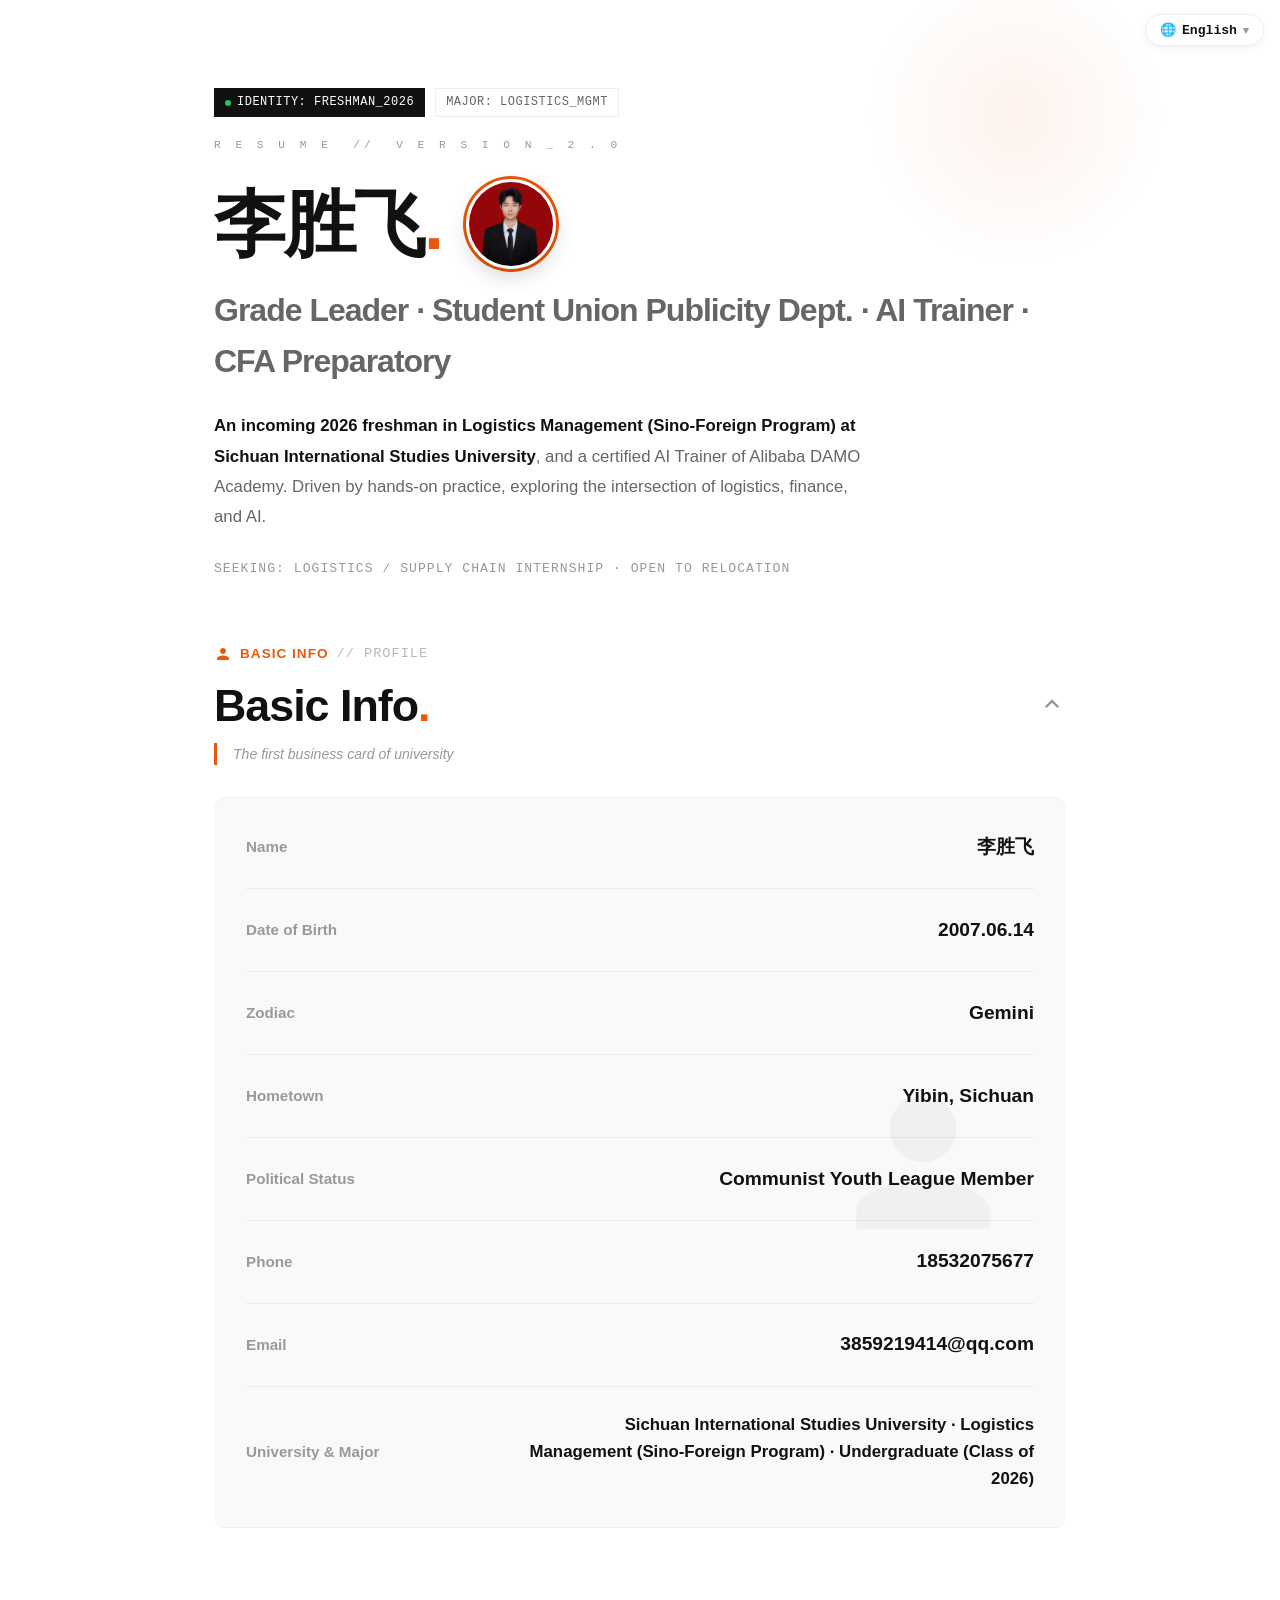
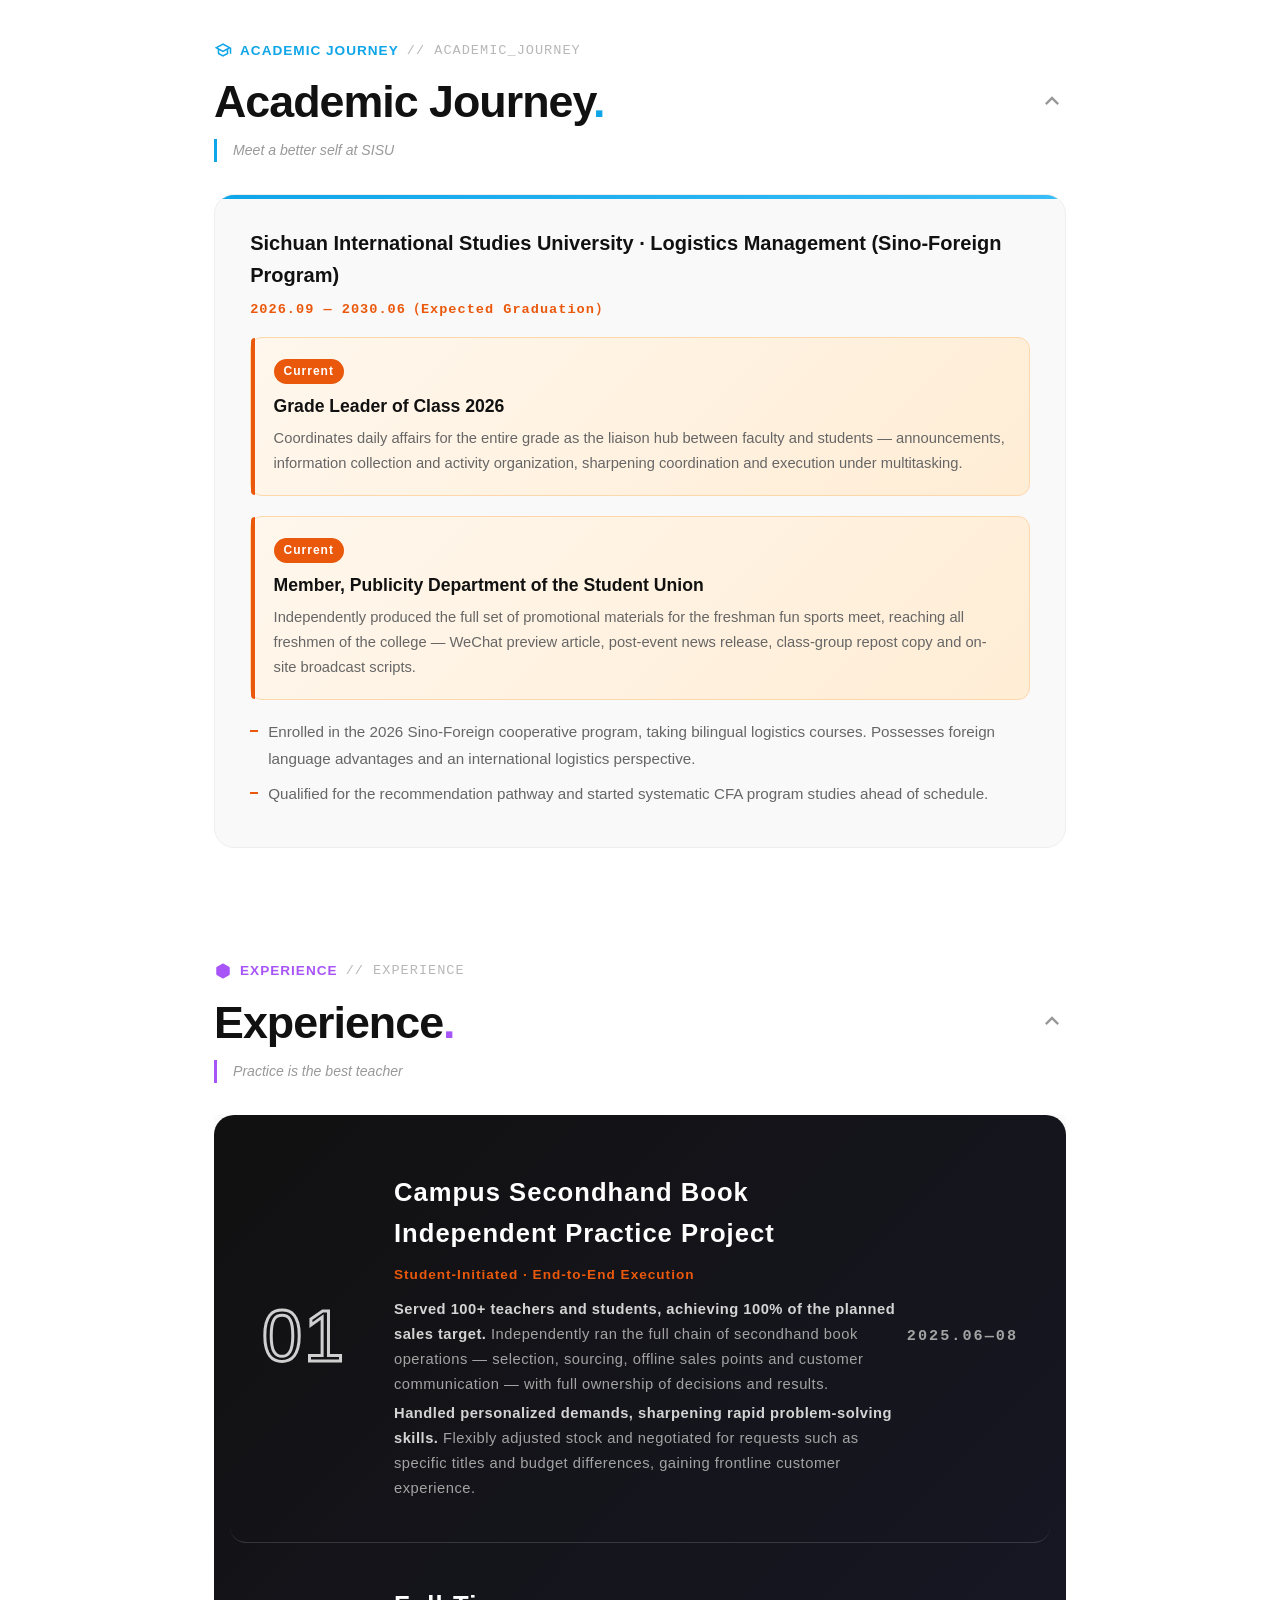
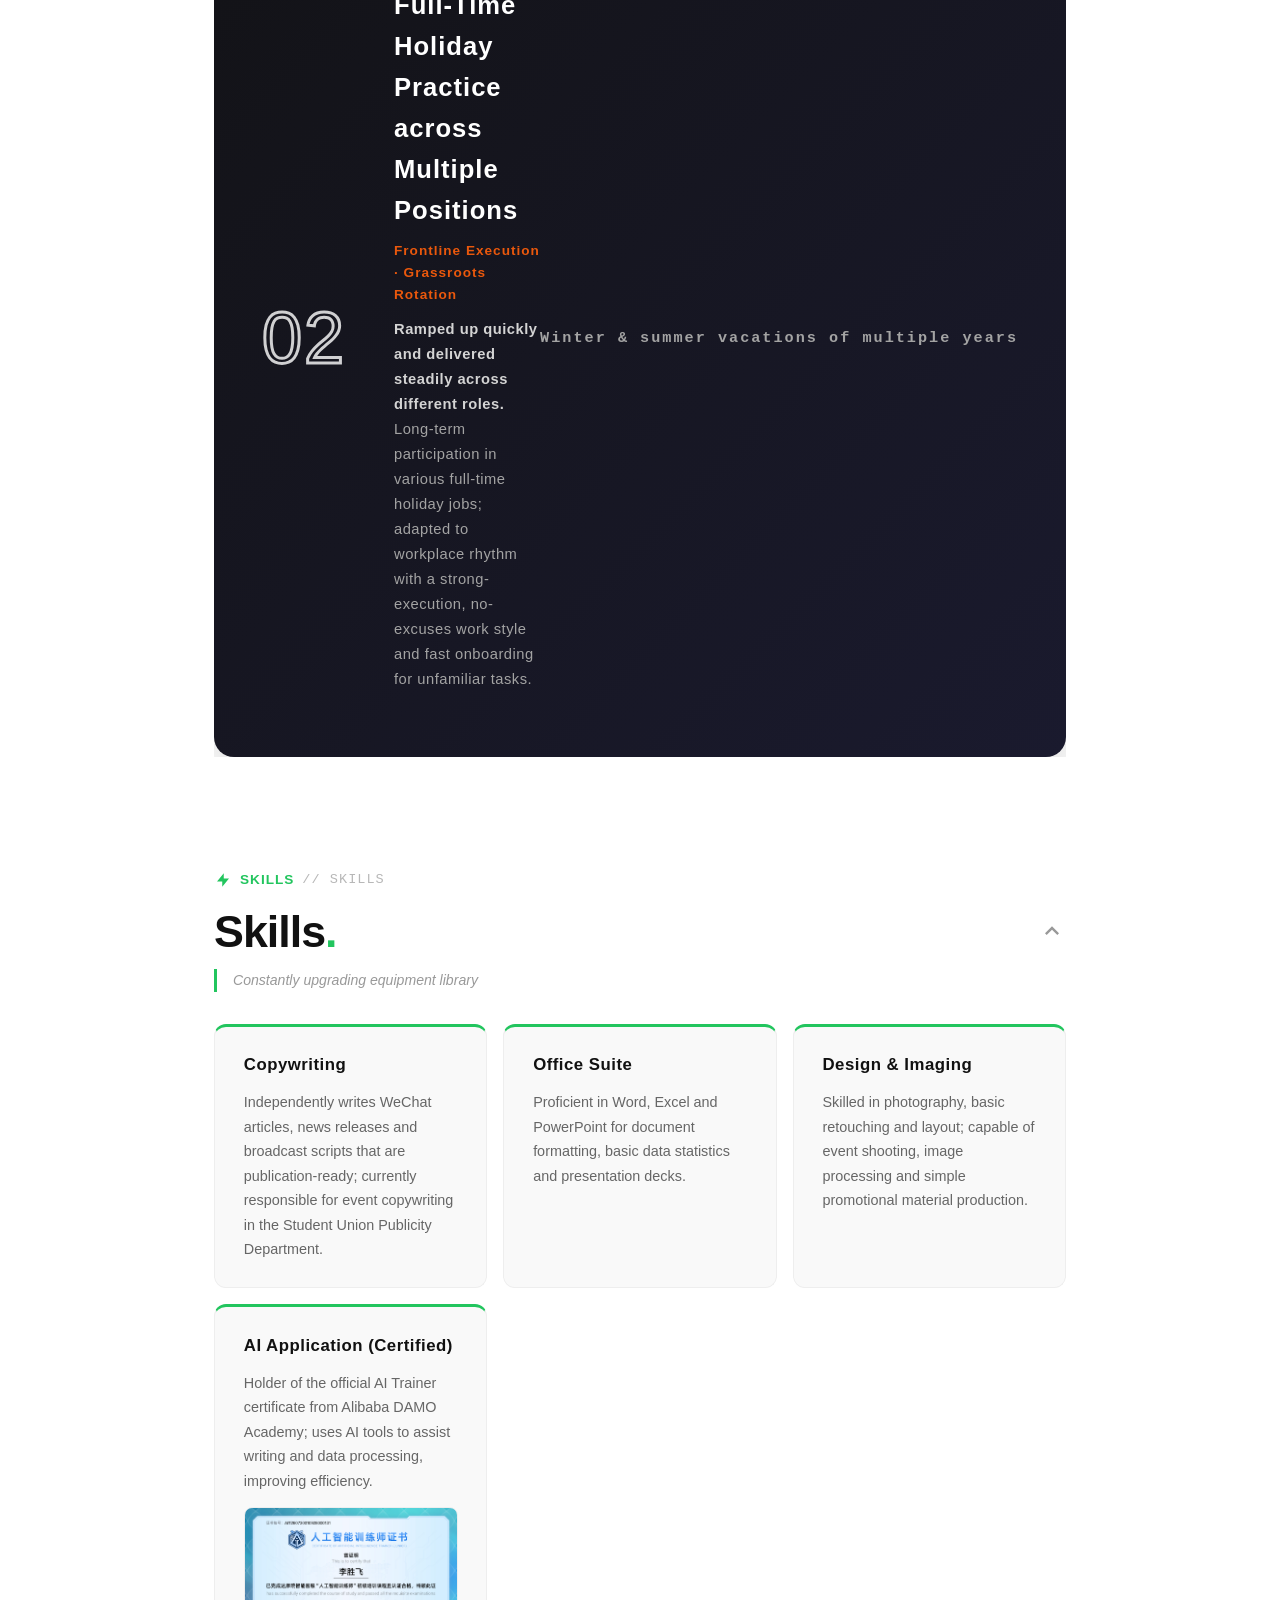
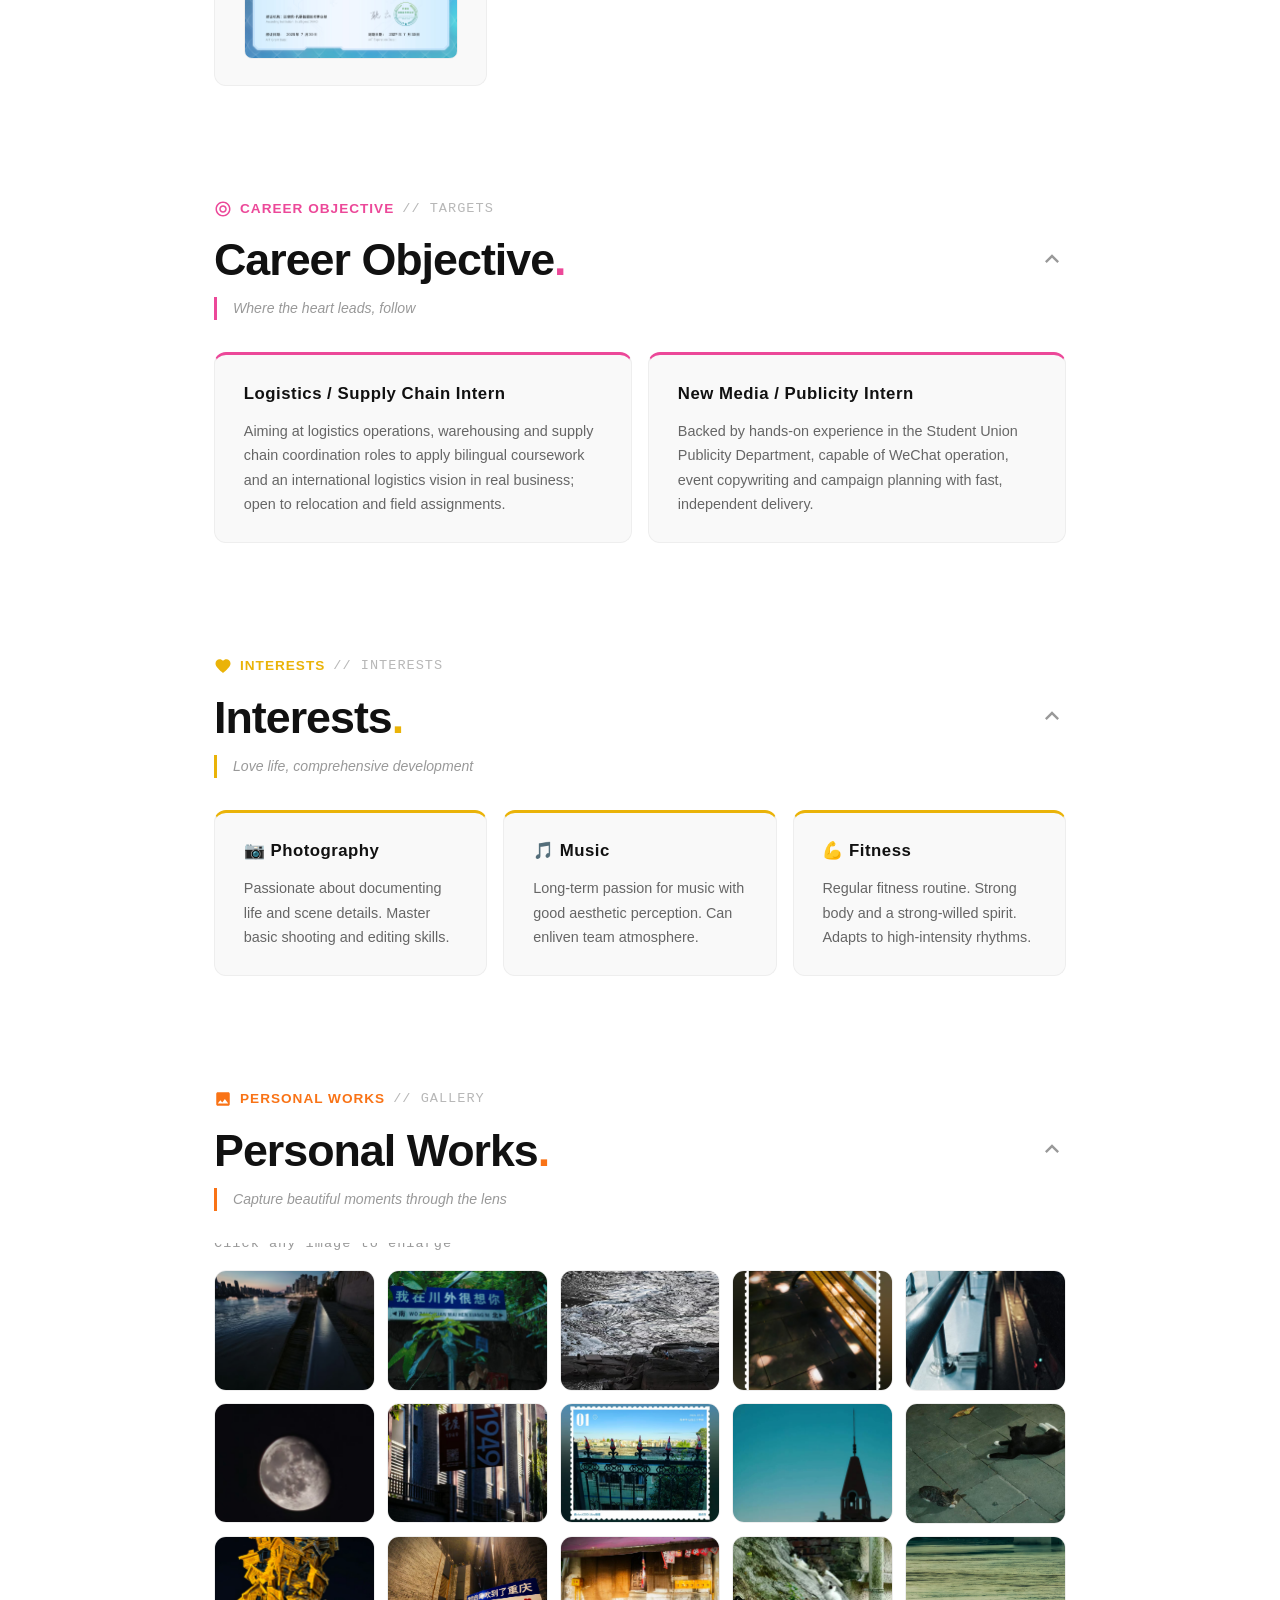
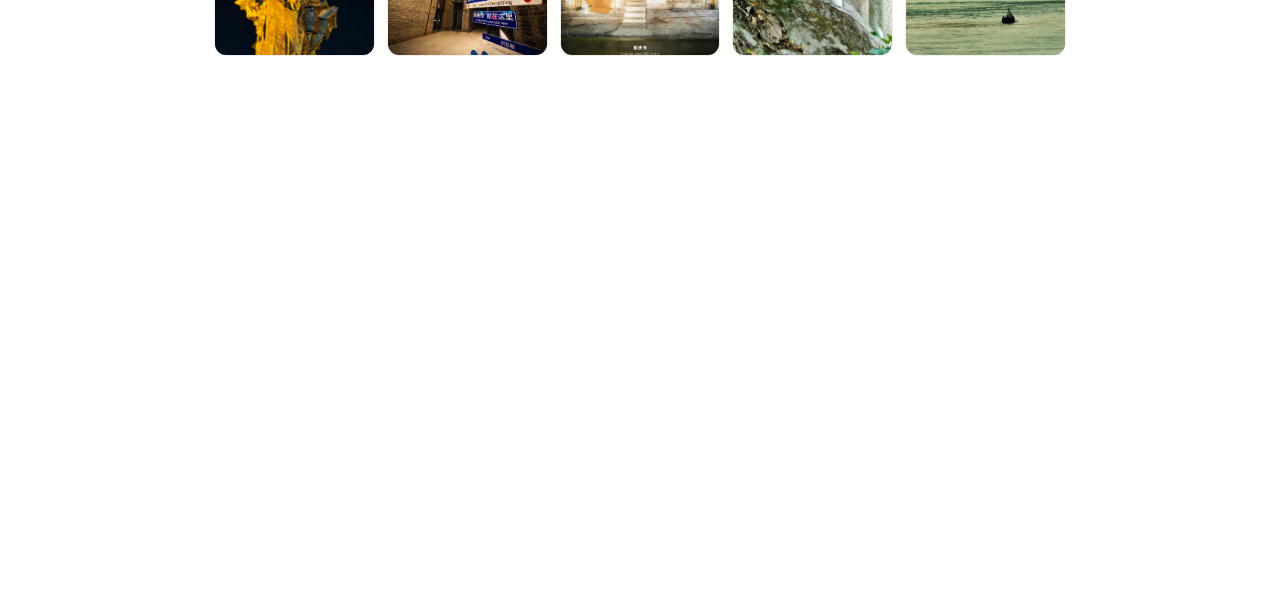
==== commit 19c35c39: "内容优化：按简历指南升级——经历结论先行+数据支撑，新增宣传部经历，意向改为实习求职，基本信息扩容并合并联系方式" ====
--- a/index.html
+++ b/index.html
@@ -4,7 +4,7 @@
   <meta charset="UTF-8" />
   <meta name="viewport" content="width=device-width, initial-scale=1.0, viewport-fit=cover" />
   <title>李胜飞 · 个人简历</title>
-  <meta name="description" content="2026级物流管理专业准大一新生李胜飞个人简历" />
+  <meta name="description" content="四川外国语大学物流管理（中外合作办学）2026级本科生李胜飞个人简历" />
   <link rel="stylesheet" href="styles.css" />
 </head>
 <body>
@@ -50,11 +50,11 @@
         </div>
       </div>
 
-      <h2 class="hero-flog hero-anim-item delay-3" data-i18n-key="hero_title">AI 训练师 · CFA 提前修习 · 跨领域学习者</h2>
+      <h2 class="hero-flog hero-anim-item delay-3" data-i18n-key="hero_title">年级长 · 院学生会宣传部 · AI 训练师 · CFA 提前修习</h2>
       <p class="hero-intro hero-anim-item delay-4">
         <strong data-i18n-key="hero_intro_lead">四川外国语大学物流管理（中外合作办学）2026级新生</strong><span data-i18n-key="hero_intro_rest">，阿里巴巴达摩院 AI 训练师持证者。以实践驱动成长，正在探索物流、金融与 AI 的交叉可能。</span>
       </p>
-      <div class="hero-keywords hero-anim-item delay-5" data-i18n-key="hero_tag">摄影 / 音乐 / 健身 · 实践驱动 · 持续成长</div>
+      <div class="hero-keywords hero-anim-item delay-5" data-i18n-key="hero_tag">求职意向：物流 / 供应链方向实习 · 可接受异地外派</div>
     </header>
 
     <main id="main-content">
@@ -79,20 +79,32 @@
               <div class="row-value">李胜飞</div>
             </div>
             <div class="row-item">
-              <div class="row-label" data-i18n-key="label_age">年龄</div>
-              <div class="row-value">19</div>
-            </div>
-            <div class="row-item">
-              <div class="row-label" data-i18n-key="label_identity">身份</div>
-              <div class="row-value" data-i18n-key="value_identity">2026级准大一新生</div>
+              <div class="row-label" data-i18n-key="label_birth">出生日期</div>
+              <div class="row-value">2007.06.14</div>
+            </div>
+            <div class="row-item">
+              <div class="row-label" data-i18n-key="label_zodiac">星座</div>
+              <div class="row-value" data-i18n-key="value_zodiac">双子座</div>
+            </div>
+            <div class="row-item">
+              <div class="row-label" data-i18n-key="label_origin">籍贯</div>
+              <div class="row-value" data-i18n-key="value_origin">四川宜宾</div>
             </div>
             <div class="row-item">
               <div class="row-label" data-i18n-key="label_political">政治面貌</div>
               <div class="row-value" data-i18n-key="value_political">共青团员</div>
             </div>
             <div class="row-item">
+              <div class="row-label" data-i18n-key="label_phone">联系电话</div>
+              <div class="row-value">18532075677</div>
+            </div>
+            <div class="row-item">
+              <div class="row-label" data-i18n-key="label_email">电子邮箱</div>
+              <div class="row-value">3859219414@qq.com</div>
+            </div>
+            <div class="row-item">
               <div class="row-label" data-i18n-key="label_school">就读院校专业</div>
-              <div class="row-value row-value--long" data-i18n-key="value_school">四川外国语大学 · 物流管理专业（中外合作办学）</div>
+              <div class="row-value row-value--long" data-i18n-key="value_school">四川外国语大学 · 物流管理（中外合作办学）· 本科（2026级）</div>
             </div>
           </div>
         </div>
@@ -114,17 +126,21 @@
           <div class="journey-card fade-in-up delay-100">
             <div class="journey-head">
               <h3 class="journey-title" data-i18n-key="journey_title">四川外国语大学 · 物流管理专业（中外合作办学）</h3>
-              <span class="journey-date">2026.09 — 2030.06（<span data-i18n-key="journey_in_progress">在读</span>）</span>
+              <span class="journey-date">2026.09 — 2030.06（<span data-i18n-key="journey_grad">预计毕业</span>）</span>
             </div>
             <div class="journey-leader fade-in-up delay-200">
               <span class="leader-badge" data-i18n-key="leader_badge">现任</span>
               <h4 class="leader-title" data-i18n-key="leader_title">2026级年级长</h4>
-              <p class="leader-desc" data-i18n-key="leader_desc">负责统筹年级事务，协调师生沟通，组织年级活动，搭建高效的信息传递与反馈机制，致力于营造积极向上的年级氛围。</p>
+              <p class="leader-desc" data-i18n-key="leader_desc">统筹全年级日常事务，担任师生沟通对接枢纽。负责年级通知传达、信息汇总与活动组织，在多任务并行中锻炼协调与执行能力。</p>
+            </div>
+            <div class="journey-leader fade-in-up delay-200">
+              <span class="leader-badge" data-i18n-key="leader2_badge">现任</span>
+              <h4 class="leader-title" data-i18n-key="leader2_title">院学生会宣传部成员</h4>
+              <p class="leader-desc" data-i18n-key="leader2_desc">独立承担学院新生趣味运动会全套宣传稿件，覆盖全院新生。完成公众号预热推文、赛后新闻通讯稿、班级群转发文案及现场广播稿，保障活动宣传全流程落地。</p>
             </div>
             <ul class="journey-list">
               <li data-i18n-key="journey_p1">2026级中外合作办学方向在读，同步修习中外双语物流课程，具备外语应用优势与国际物流视野，提前规划大学全周期学习路径。</li>
               <li data-i18n-key="journey_p2">已通过推免通道提前参与 CFA 项目系统学习，搭建金融基础知识框架，构建跨领域复合能力基础。</li>
-              <li data-i18n-key="journey_p3">积极投身学生工作，在实践中锻炼组织协调与领导力，为全面发展打下坚实基础。</li>
             </ul>
           </div>
         </div>
@@ -181,31 +197,35 @@
 
         <div class="accordion-content">
           <div class="card-grid fade-in-up delay-100">
+            <div class="grid-card">
+              <h3 class="grid-card-title" data-i18n-key="skill1_cat">文案写作</h3>
+              <p class="grid-card-desc" data-i18n-key="skill1_desc">能独立撰写公众号推文、新闻通讯稿、广播稿等宣传文案，成稿规范、可直接发布；现任院学生会宣传部成员，负责活动写稿。</p>
+            </div>
+            <div class="grid-card">
+              <h3 class="grid-card-title" data-i18n-key="skill2_cat">办公应用</h3>
+              <p class="grid-card-desc" data-i18n-key="skill2_desc">熟练使用 Word、Excel、PowerPoint，能完成文档排版、基础数据统计与汇报演示制作。</p>
+            </div>
+            <div class="grid-card">
+              <h3 class="grid-card-title" data-i18n-key="skill3_cat">设计影像</h3>
+              <p class="grid-card-desc" data-i18n-key="skill3_desc">掌握摄影与基础修图、排版，可承担活动拍摄、图片处理与简单宣传物料制作。</p>
+            </div>
             <div class="grid-card grid-card--cert">
-              <h3 class="grid-card-title" data-i18n-key="skill1_cat">证书 / AI 应用</h3>
-              <p class="grid-card-desc" data-i18n-key="skill1_desc">持有阿里巴巴达摩院 AI 训练师官方证书，掌握 AI 数据处理与工具落地应用，能借助 AI 提升工作效率。</p>
+              <h3 class="grid-card-title" data-i18n-key="skill4_cat">AI 应用（证书）</h3>
+              <p class="grid-card-desc" data-i18n-key="skill4_desc">持有阿里巴巴达摩院 AI 训练师官方证书，能借助 AI 工具辅助写作与数据处理，提升工作效率。</p>
               <img class="cert-img" src="certificate.jpg" data-i18n-attr="alt|alt_cert" alt="AI 训练师官方证书（点击放大）" loading="lazy" />
             </div>
-            <div class="grid-card">
-              <h3 class="grid-card-title" data-i18n-key="skill2_cat">客户沟通</h3>
-              <p class="grid-card-desc" data-i18n-key="skill2_desc">拥有直面需求、对接协调的实际经验，擅长快速捕捉对方核心诉求，完成顺畅的双向沟通。</p>
-            </div>
-            <div class="grid-card">
-              <h3 class="grid-card-title" data-i18n-key="skill3_cat">基础应用</h3>
-              <p class="grid-card-desc" data-i18n-key="skill3_desc">熟练使用 Office 办公三件套，具备清晰的文字整理与数据基础梳理能力。</p>
-            </div>
-          </div>
-        </div>
-      </section>
-
-      <!-- ================= 05 意向岗位 ================= -->
+          </div>
+        </div>
+      </section>
+
+      <!-- ================= 05 求职意向 ================= -->
       <section id="intentions" class="resume-section accordion-section">
         <div class="sec-header fade-in-up accordion-header" onclick="toggleAccordion(this)">
           <div class="sec-tag">
             <svg viewBox="0 0 24 24"><path d="M12 2C6.48 2 2 6.48 2 12s4.48 10 10 10 10-4.48 10-10S17.52 2 12 2zm0 18c-4.42 0-8-3.58-8-8s3.58-8 8-8 8 3.58 8 8-3.58 8-8 8zm0-13c-2.76 0-5 2.24-5 5s2.24 5 5 5 5-2.24 5-5-2.24-5-5-5zm0 8c-1.66 0-3-1.34-3-3s1.34-3 3-3 3 1.34 3 3-1.34 3-3 3z"/></svg>
-            <span data-i18n-key="section_intentions">意向岗位</span> <span class="sec-tag-en">// TARGETS</span>
-          </div>
-          <h2 class="sec-title"><span data-i18n-key="section_intentions">意向岗位</span><span class="dot">.</span></h2>
+            <span data-i18n-key="section_intentions">求职意向</span> <span class="sec-tag-en">// TARGETS</span>
+          </div>
+          <h2 class="sec-title"><span data-i18n-key="section_intentions">求职意向</span><span class="dot">.</span></h2>
           <p class="section-note" data-i18n-key="note_intentions">心之所向，素履以往</p>
           <svg class="accordion-icon" viewBox="0 0 24 24"><path d="M7.41 8.59L12 13.17l4.59-4.58L18 10l-6 6-6-6 1.41-1.41z"/></svg>
         </div>
@@ -213,16 +233,12 @@
         <div class="accordion-content">
           <div class="card-grid fade-in-up delay-100">
             <div class="grid-card">
-              <h3 class="grid-card-title" data-i18n-key="intention1_title">校创新创业就业服务中心</h3>
-              <p class="grid-card-desc" data-i18n-key="intention1_desc">希望加入创新创业就业服务中心，借助自身的实践能力和沟通优势，在校园创新创业活动中贡献组织与服务力量，同时拓展视野、积累经验。</p>
-            </div>
-            <div class="grid-card">
-              <h3 class="grid-card-title" data-i18n-key="intention2_title">志愿者协会</h3>
-              <p class="grid-card-desc" data-i18n-key="intention2_desc">怀揣服务热忱，愿投身校园公益与志愿服务，用行动传递温暖，提升自身的团队协作与社会责任感。</p>
-            </div>
-            <div class="grid-card">
-              <h3 class="grid-card-title" data-i18n-key="intention3_title">校科协</h3>
-              <p class="grid-card-desc" data-i18n-key="intention3_desc">对科技与创新充满兴趣，期待在校科协中参与科普活动与学术交流，拓展知识边界，提升科技素养与组织能力。</p>
+              <h3 class="grid-card-title" data-i18n-key="intention1_title">物流 / 供应链实习生</h3>
+              <p class="grid-card-desc" data-i18n-key="intention1_desc">希望从物流运营、仓储管理、供应链协调等岗位切入，将中外合作双语课程所学与国际物流视野应用于实际业务；可接受异地及外派实习安排。</p>
+            </div>
+            <div class="grid-card">
+              <h3 class="grid-card-title" data-i18n-key="intention2_title">新媒体 / 宣传实习生</h3>
+              <p class="grid-card-desc" data-i18n-key="intention2_desc">依托学生会宣传部实操经验，可胜任公众号运营、活动文案、宣传策划类岗位，出稿快、能独立闭环。</p>
             </div>
           </div>
         </div>
@@ -288,37 +304,6 @@
             <img class="gallery-item" src="img14.jpg" data-i18n-attr="alt|alt_gallery" alt="摄影作品" loading="lazy" />
             <img class="gallery-item" src="img16.jpg" data-i18n-attr="alt|alt_gallery" alt="摄影作品" loading="lazy" />
             <img class="gallery-item" src="img17.jpg" data-i18n-attr="alt|alt_gallery" alt="摄影作品" loading="lazy" />
-          </div>
-        </div>
-      </section>
-
-      <!-- ================= 08 联系方式 ================= -->
-      <section id="contact" class="resume-section accordion-section">
-        <div class="sec-header fade-in-up accordion-header" onclick="toggleAccordion(this)">
-          <div class="sec-tag">
-            <svg viewBox="0 0 24 24"><path d="M20 4H4c-1.1 0-2 .9-2 2v12c0 1.1.9 2 2 2h16c1.1 0 2-.9 2-2V6c0-1.1-.9-2-2-2zm0 4l-8 5-8-5V6l8 5 8-5v2z"/></svg>
-            <span data-i18n-key="section_contact">联系方式</span> <span class="sec-tag-en">// CONTACT</span>
-          </div>
-          <h2 class="sec-title"><span data-i18n-key="section_contact">联系方式</span><span class="dot">.</span></h2>
-          <p class="section-note" data-i18n-key="note_contact">期待与您的连接</p>
-          <svg class="accordion-icon" viewBox="0 0 24 24"><path d="M7.41 8.59L12 13.17l4.59-4.58L18 10l-6 6-6-6 1.41-1.41z"/></svg>
-        </div>
-
-        <div class="accordion-content">
-          <div class="row-card fade-in-up delay-100">
-            <svg class="row-watermark" viewBox="0 0 24 24"><path d="M20 4H4c-1.1 0-2 .9-2 2v12c0 1.1.9 2 2 2h16c1.1 0 2-.9 2-2V6c0-1.1-.9-2-2-2zm0 4l-8 5-8-5V6l8 5 8-5v2z"/></svg>
-            <div class="row-item">
-              <div class="row-label" data-i18n-key="label_phone">联系电话</div>
-              <div class="row-value">18532075677</div>
-            </div>
-            <div class="row-item">
-              <div class="row-label" data-i18n-key="label_email">电子邮箱</div>
-              <div class="row-value">3859219414@qq.com</div>
-            </div>
-            <div class="row-item">
-              <div class="row-label" data-i18n-key="label_school2">就读院校</div>
-              <div class="row-value row-value--long" data-i18n-key="value_school2">四川外国语大学 · 物流管理专业（中外合作办学）</div>
-            </div>
           </div>
         </div>
       </section>
--- a/styles.css
+++ b/styles.css
@@ -17,13 +17,17 @@
   --transition: all 0.3s ease;
   --shadow-md: 0 10px 15px -3px rgba(0, 0, 0, 0.08);
   --shadow-lg: 0 20px 40px -10px rgba(0, 0, 0, 0.12);
+  --shadow-color: rgba(234, 88, 12, 0.15);
   --max-w: 900px;
-  /* 新增活力配色 */
-  --vitality-blue: #0ea5e9;
-  --vitality-green: #22c55e;
-  --vitality-purple: #a855f7;
-  --vitality-pink: #ec4899;
-  --vitality-yellow: #eab308;
+  /* 板块主题色 */
+  --color-basic: #ea580c;
+  --color-journey: #0ea5e9;
+  --color-projects: #a855f7;
+  --color-skills: #22c55e;
+  --color-intentions: #ec4899;
+  --color-interests: #eab308;
+  --color-gallery: #f97316;
+  --color-contact: #06b6d4;
 }
 
 *, *::before, *::after { box-sizing: border-box; margin: 0; padding: 0; }
@@ -106,6 +110,18 @@
    ============================================================ */
 .hero { padding: 4.5rem 0 2rem; position: relative; }
 
+.hero::before {
+  content: "";
+  position: absolute;
+  top: -50px;
+  right: -100px;
+  width: 300px;
+  height: 300px;
+  background: radial-gradient(circle, rgba(234, 88, 12, 0.08) 0%, transparent 70%);
+  border-radius: 50%;
+  pointer-events: none;
+}
+
 .hero-tags {
   display: flex;
   flex-wrap: wrap;
@@ -156,13 +172,13 @@
   height: 90px;
   border-radius: 50%;
   border: 3px solid #ffffff;
-  box-shadow: 0 8px 20px rgba(0, 0, 0, 0.15);
+  box-shadow: 0 8px 20px rgba(0, 0, 0, 0.15), 0 0 0 3px var(--accent-color);
   overflow: hidden;
   flex-shrink: 0;
   background: var(--bg-muted);
-  transition: transform 0.4s cubic-bezier(0.2, 0.8, 0.2, 1);
-}
-.hero-avatar:hover { transform: scale(1.05) rotate(5deg); }
+  transition: transform 0.4s cubic-bezier(0.2, 0.8, 0.2, 1), box-shadow 0.3s ease;
+}
+.hero-avatar:hover { transform: scale(1.08) rotate(5deg); box-shadow: 0 12px 30px rgba(0, 0, 0, 0.2), 0 0 0 4px var(--accent-color); }
 .hero-avatar img { width: 100%; height: 100%; object-fit: cover; display: block; }
 
 .hero-flog {
@@ -310,7 +326,7 @@
   left: 0;
   width: 100%;
   height: 4px;
-  background: var(--accent-gradient);
+  background: linear-gradient(135deg, var(--color-journey) 0%, #38bdf8 100%);
 }
 .journey-head {
   display: flex;
@@ -438,6 +454,54 @@
 }
 
 /* ============================================================
+   板块主题色区分
+   ============================================================ */
+#basic .sec-tag { color: var(--color-basic); }
+#journey .sec-tag { color: var(--color-journey); }
+#projects .sec-tag { color: var(--color-projects); }
+#skills .sec-tag { color: var(--color-skills); }
+#intentions .sec-tag { color: var(--color-intentions); }
+#interests .sec-tag { color: var(--color-interests); }
+#gallery .sec-tag { color: var(--color-gallery); }
+#contact .sec-tag { color: var(--color-contact); }
+
+#basic .sec-title .dot { color: var(--color-basic); }
+#journey .sec-title .dot { color: var(--color-journey); }
+#projects .sec-title .dot { color: var(--color-projects); }
+#skills .sec-title .dot { color: var(--color-skills); }
+#intentions .sec-title .dot { color: var(--color-intentions); }
+#interests .sec-title .dot { color: var(--color-interests); }
+#gallery .sec-title .dot { color: var(--color-gallery); }
+#contact .sec-title .dot { color: var(--color-contact); }
+
+#basic .section-note { border-left-color: var(--color-basic); }
+#journey .section-note { border-left-color: var(--color-journey); }
+#projects .section-note { border-left-color: var(--color-projects); }
+#skills .section-note { border-left-color: var(--color-skills); }
+#intentions .section-note { border-left-color: var(--color-intentions); }
+#interests .section-note { border-left-color: var(--color-interests); }
+#gallery .section-note { border-left-color: var(--color-gallery); }
+#contact .section-note { border-left-color: var(--color-contact); }
+
+/* 项目经验暗黑卡片 */
+.dark-portfolio-container {
+  background: linear-gradient(135deg, #111111 0%, #1a1a2e 100%);
+}
+
+/* 技能卡片顶部条 */
+#skills .grid-card { border-top-color: var(--color-skills); }
+#intentions .grid-card { border-top-color: var(--color-intentions); }
+#interests .grid-card { border-top-color: var(--color-interests); }
+
+/* 结尾标语渐变 */
+.motto-text {
+  background: linear-gradient(135deg, var(--accent-color) 0%, var(--color-projects) 50%, var(--color-journey) 100%);
+  -webkit-background-clip: text;
+  -webkit-text-fill-color: transparent;
+  background-clip: text;
+}
+
+/* ============================================================
    结尾标语
    ============================================================ */
 .motto-section {
@@ -583,6 +647,11 @@
   transition: color 0.4s ease;
 }
 .dp-desc + .dp-desc { margin-top: 4px; }
+.dp-desc strong {
+  color: #d4d4d4;
+  font-weight: 700;
+}
+.dp-item:hover .dp-desc strong { color: #1a1a1a; }
 .dp-date {
   font-family: ui-monospace, SFMono-Regular, Menlo, Consolas, monospace;
   color: #a3a3a3;
@@ -613,8 +682,23 @@
   border: 1px solid var(--border-color);
   border-top: 3px solid var(--accent-color);
   transition: transform 0.3s ease, box-shadow 0.3s ease;
-}
-.grid-card:hover { transform: translateY(-5px); box-shadow: var(--shadow-md); }
+  position: relative;
+  overflow: hidden;
+}
+.grid-card::after {
+  content: "";
+  position: absolute;
+  top: 0;
+  right: 0;
+  width: 80px;
+  height: 80px;
+  background: radial-gradient(circle, rgba(255,255,255,0.8) 0%, transparent 70%);
+  opacity: 0;
+  transition: opacity 0.3s ease;
+  pointer-events: none;
+}
+.grid-card:hover { transform: translateY(-5px); box-shadow: var(--shadow-lg); }
+.grid-card:hover::after { opacity: 1; }
 .grid-card-title {
   font-size: 1.05rem;
   font-weight: 900;
@@ -711,6 +795,23 @@
   background: var(--bg-muted);
   border: 1px solid var(--border-color);
   border-radius: var(--radius-lg);
+  position: relative;
+  overflow: hidden;
+}
+.download-area::before {
+  content: "";
+  position: absolute;
+  top: -50%;
+  left: -50%;
+  width: 200%;
+  height: 200%;
+  background: radial-gradient(circle, rgba(234, 88, 12, 0.05) 0%, transparent 50%);
+  animation: rotate 20s linear infinite;
+  pointer-events: none;
+}
+@keyframes rotate {
+  from { transform: rotate(0deg); }
+  to { transform: rotate(360deg); }
 }
 .btn-download {
   display: inline-flex;
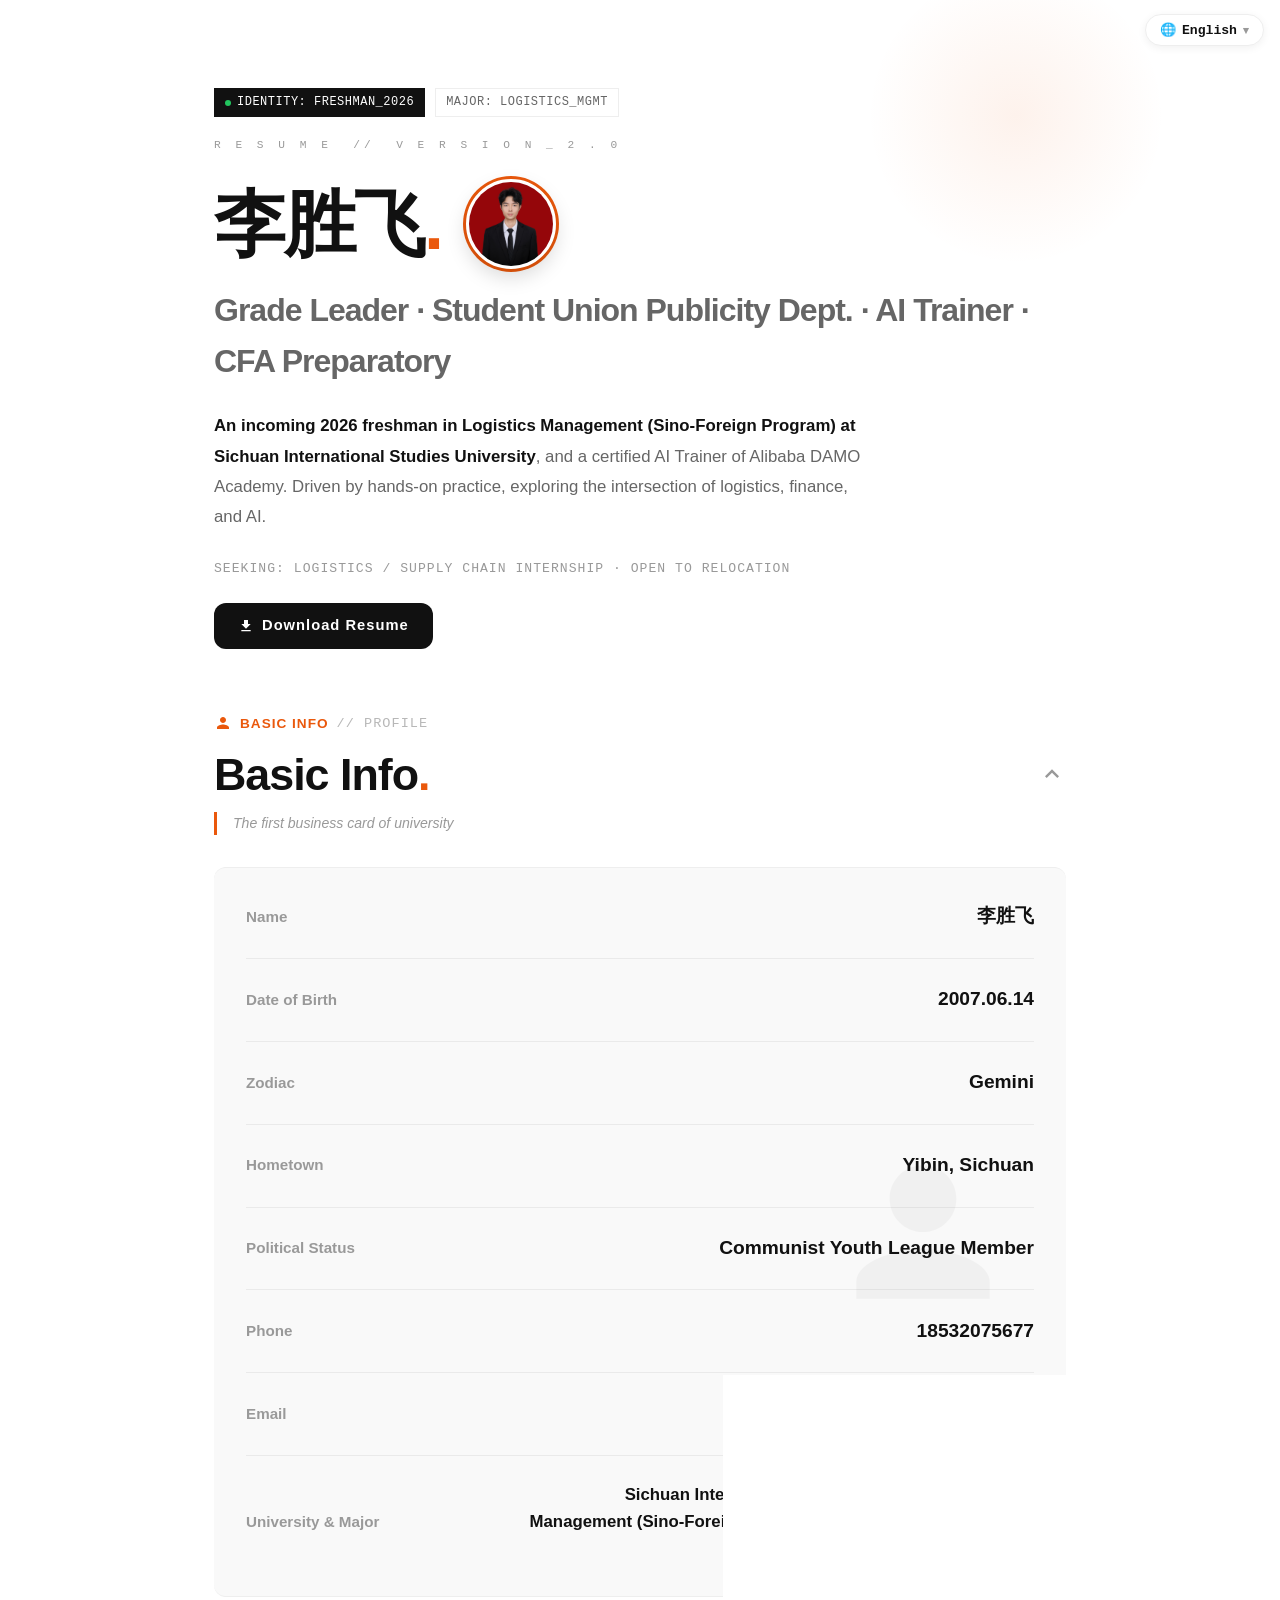
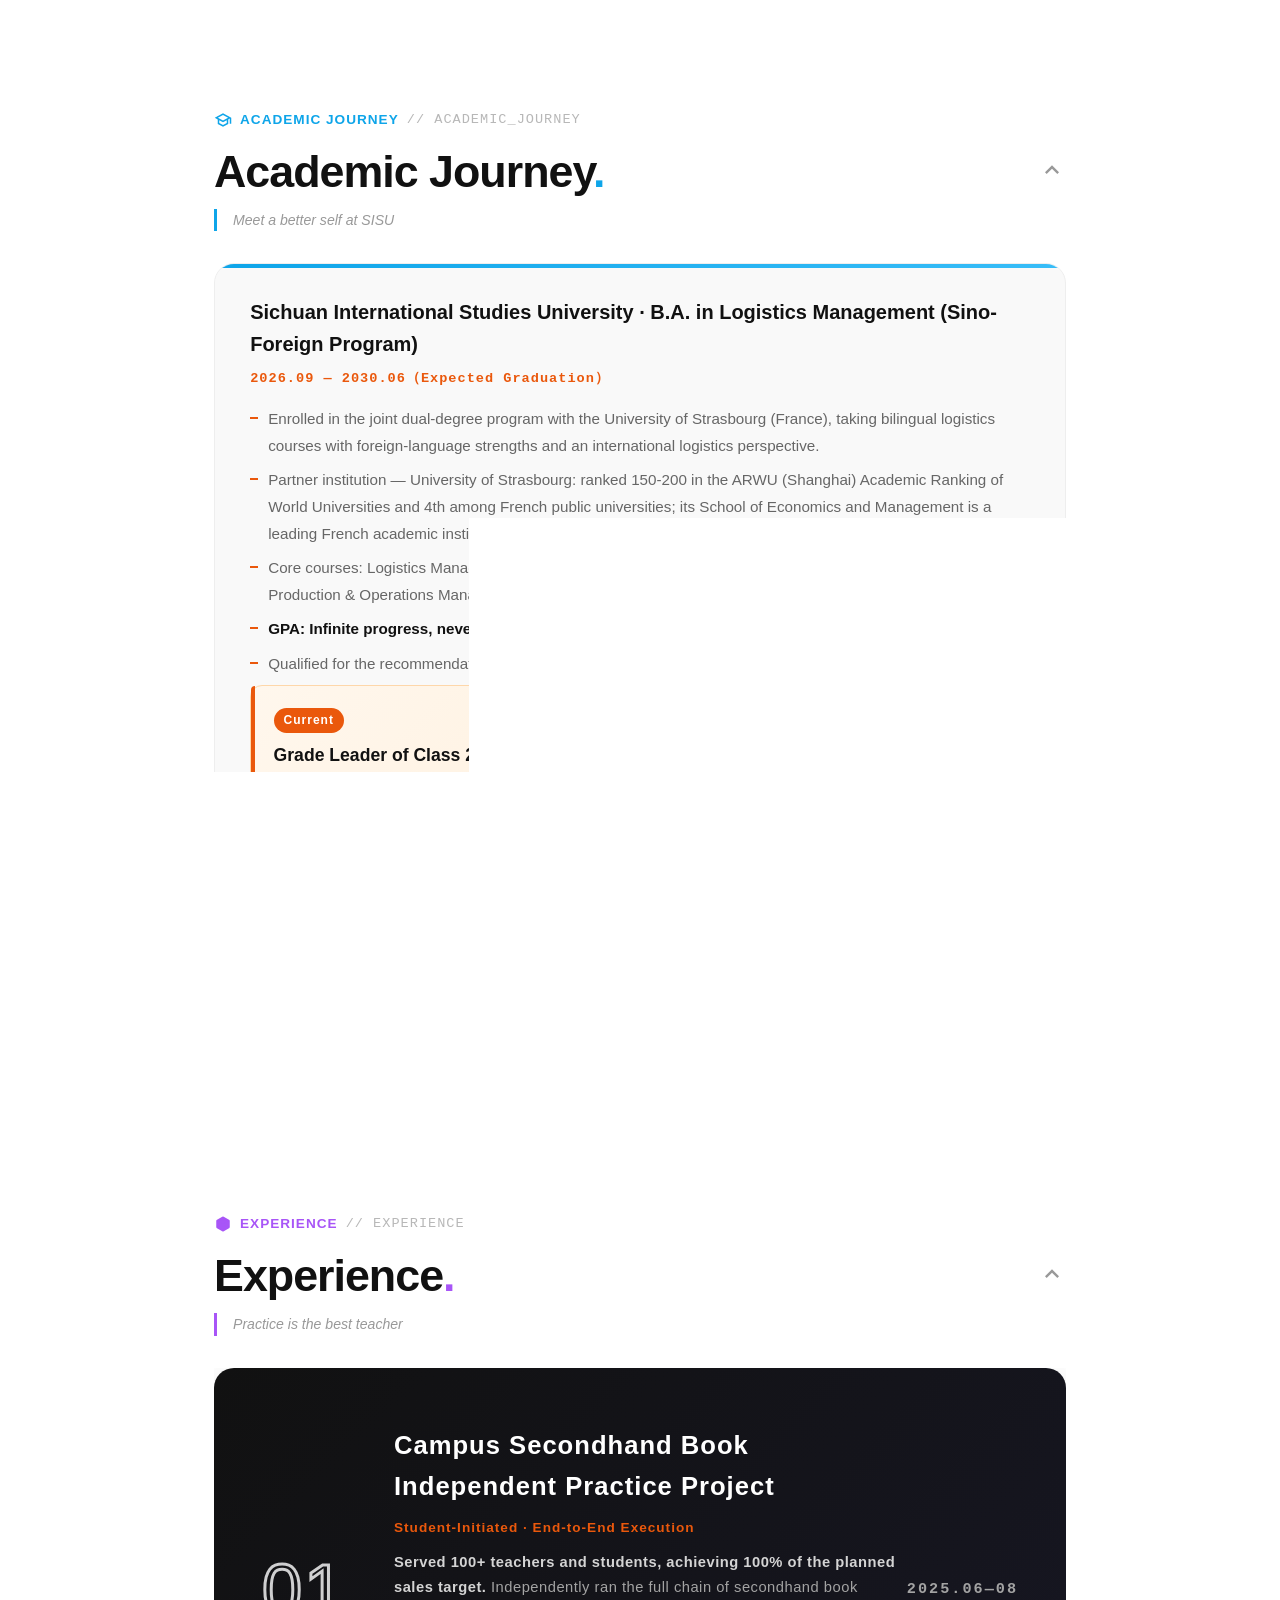
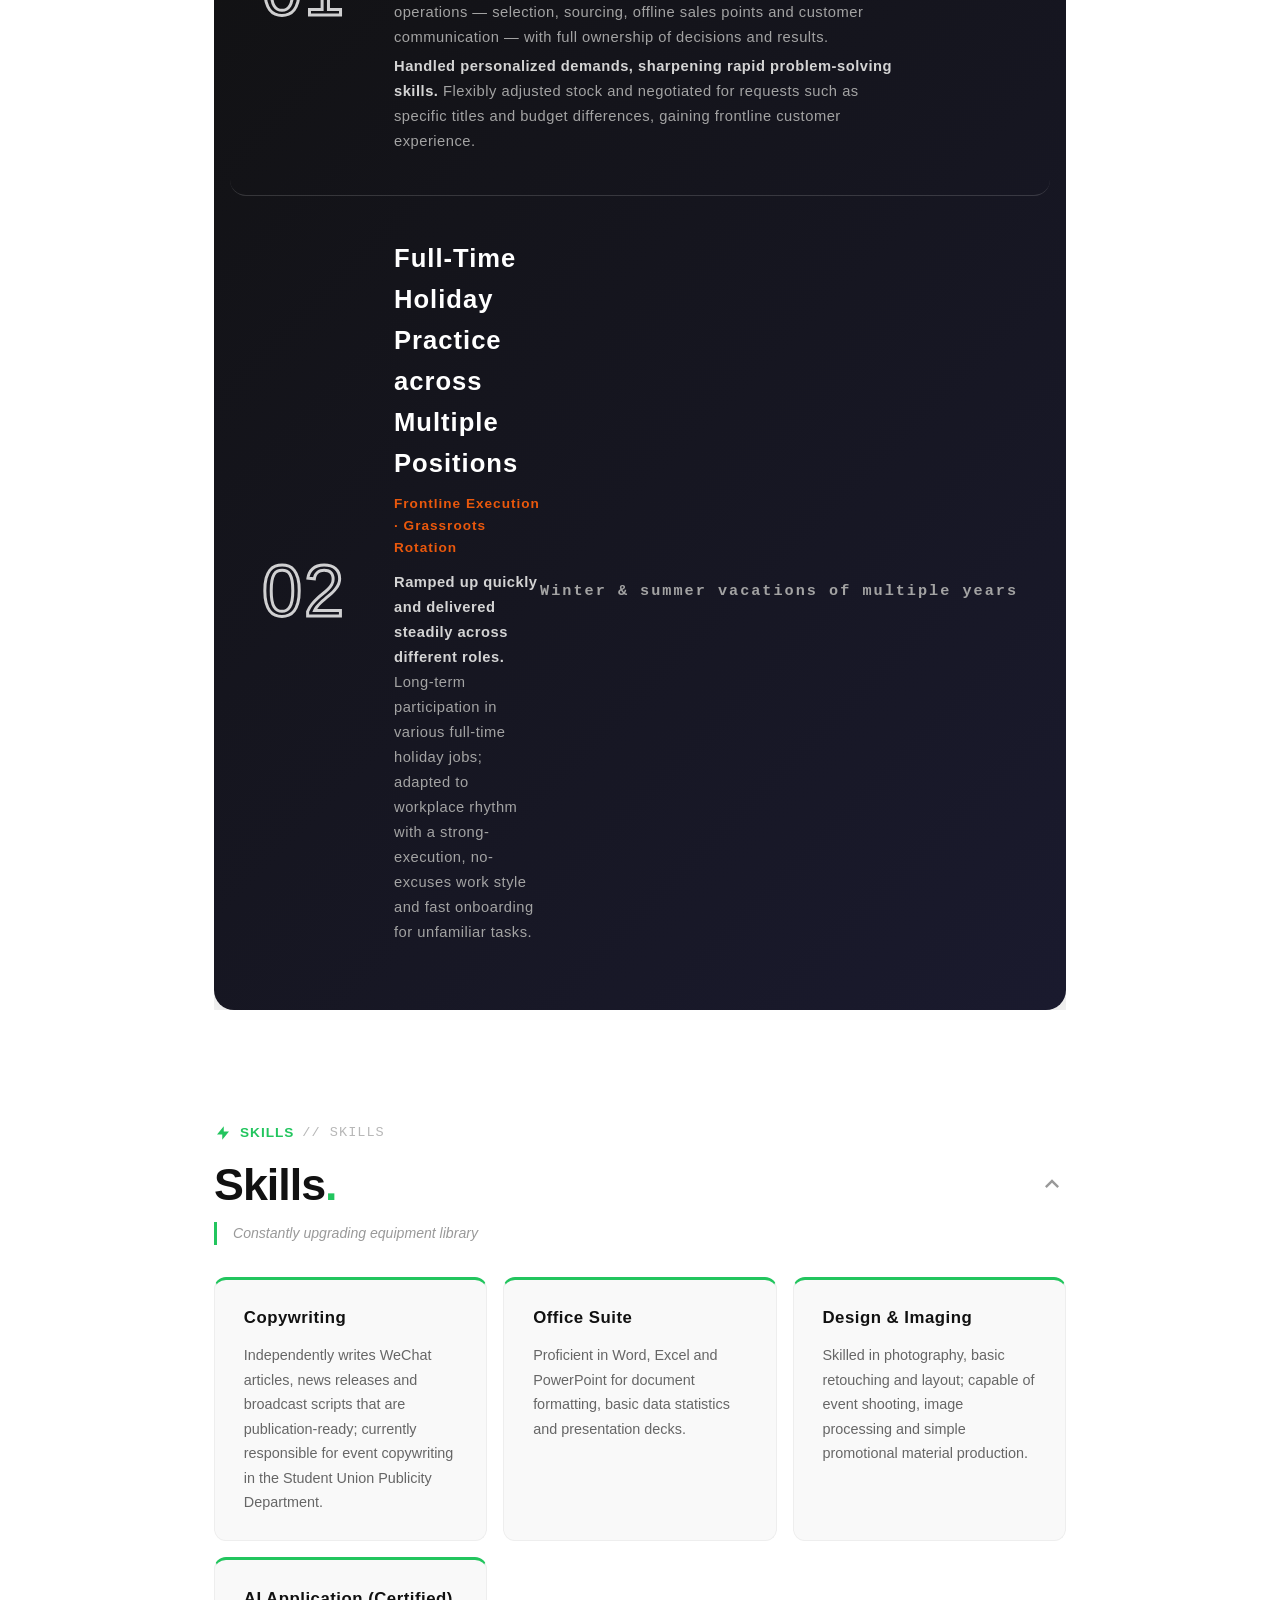
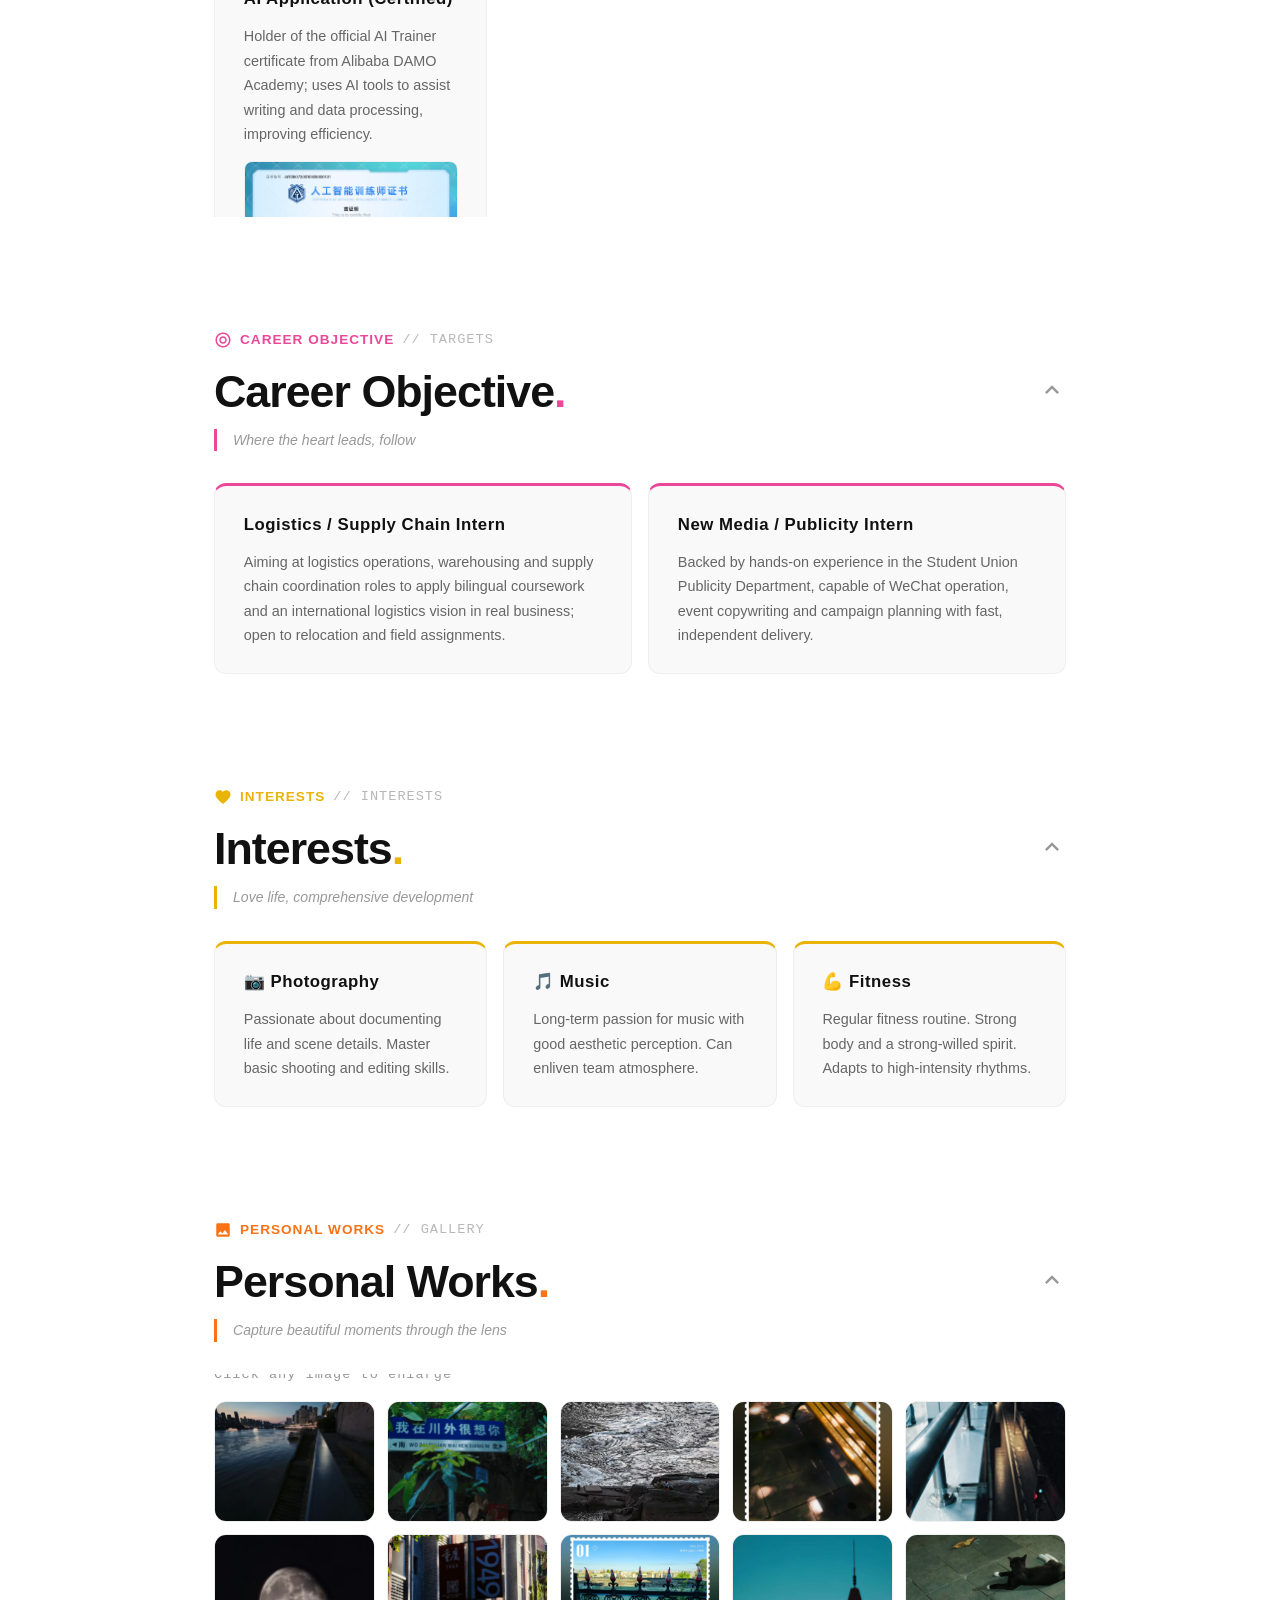
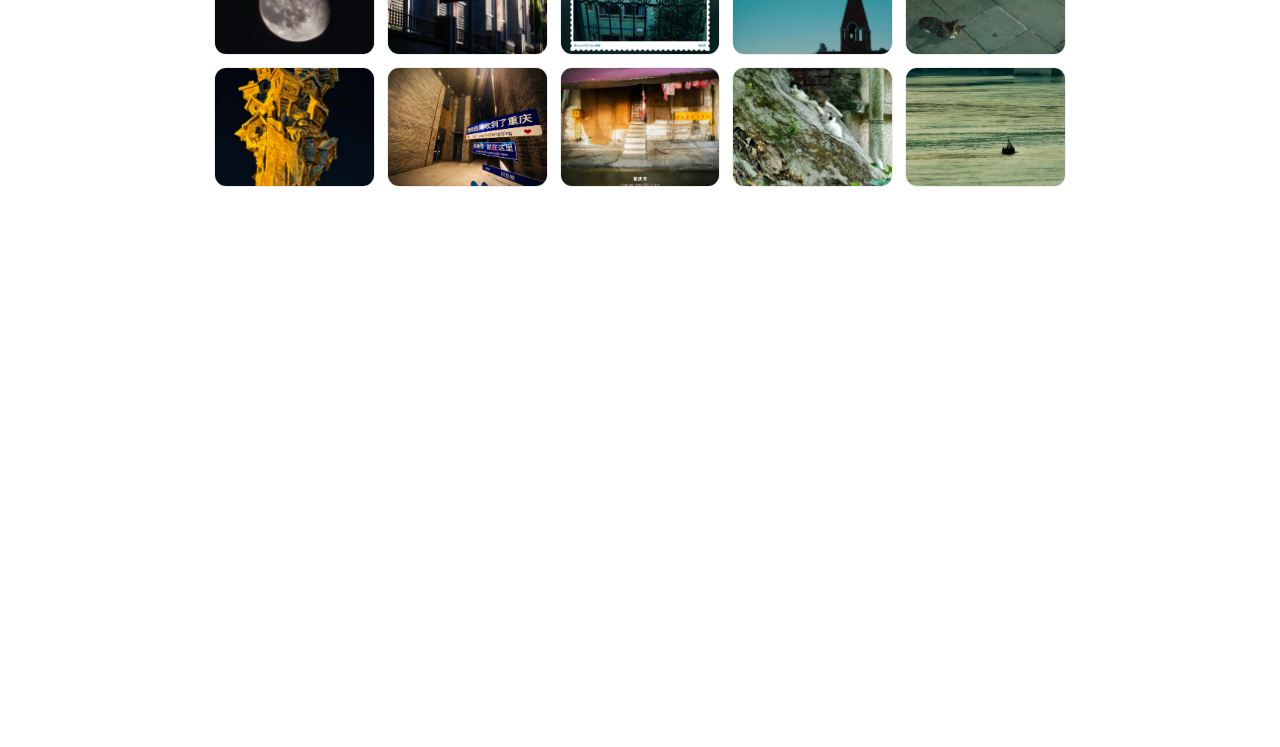
==== commit 44976885: "新增 Hero 下载简历按钮；求学之路合并川外与斯特拉斯堡大学双学位信息，补充主修课程与 GPA 座右铭" ====
--- a/index.html
+++ b/index.html
@@ -55,6 +55,13 @@
         <strong data-i18n-key="hero_intro_lead">四川外国语大学物流管理（中外合作办学）2026级新生</strong><span data-i18n-key="hero_intro_rest">，阿里巴巴达摩院 AI 训练师持证者。以实践驱动成长，正在探索物流、金融与 AI 的交叉可能。</span>
       </p>
       <div class="hero-keywords hero-anim-item delay-5" data-i18n-key="hero_tag">求职意向：物流 / 供应链方向实习 · 可接受异地外派</div>
+
+      <div class="hero-actions hero-anim-item delay-5">
+        <a class="btn-hero-download" href="2026级物流管理新生简历.pdf" download="2026级物流管理新生简历.pdf">
+          <svg class="btn-dl-icon" viewBox="0 0 24 24" aria-hidden="true"><path d="M19 9h-4V3H9v6H5l7 7 7-7zM5 18v2h14v-2H5z"/></svg>
+          <span data-i18n-key="btn_download_hero">下载简历</span>
+        </a>
+      </div>
     </header>
 
     <main id="main-content">
@@ -125,9 +132,17 @@
         <div class="accordion-content">
           <div class="journey-card fade-in-up delay-100">
             <div class="journey-head">
-              <h3 class="journey-title" data-i18n-key="journey_title">四川外国语大学 · 物流管理专业（中外合作办学）</h3>
+              <h3 class="journey-title" data-i18n-key="journey_title">四川外国语大学 · 物流管理（中外合作办学）本科</h3>
               <span class="journey-date">2026.09 — 2030.06（<span data-i18n-key="journey_grad">预计毕业</span>）</span>
             </div>
+            <ul class="journey-list">
+              <li data-i18n-key="journey_p1">法国斯特拉斯堡大学联合培养双学位项目在读，同步修习中外双语物流课程，具备外语应用优势与国际物流视野。</li>
+              <li data-i18n-key="journey2_p1">合作院校斯特拉斯堡大学：ARWU 软科世界大学学术排名 150-200，全法国公立大学排名第 4；其经济管理学院为法国教育与研究领域重要学术机构，提供本硕博全阶段教育。</li>
+              <li data-i18n-key="journey_courses">主修课程：物流管理、运筹学、仓储与配送管理、生产运营管理、应用法语、综合法语。</li>
+              <li data-i18n-key="journey_gpa"><strong>GPA：无限进步，永不止步</strong></li>
+              <li data-i18n-key="journey_p2">已通过推免通道提前参与 CFA 项目系统学习，搭建金融基础知识框架，构建跨领域复合能力基础。</li>
+            </ul>
+
             <div class="journey-leader fade-in-up delay-200">
               <span class="leader-badge" data-i18n-key="leader_badge">现任</span>
               <h4 class="leader-title" data-i18n-key="leader_title">2026级年级长</h4>
@@ -138,10 +153,6 @@
               <h4 class="leader-title" data-i18n-key="leader2_title">院学生会宣传部成员</h4>
               <p class="leader-desc" data-i18n-key="leader2_desc">独立承担学院新生趣味运动会全套宣传稿件，覆盖全院新生。完成公众号预热推文、赛后新闻通讯稿、班级群转发文案及现场广播稿，保障活动宣传全流程落地。</p>
             </div>
-            <ul class="journey-list">
-              <li data-i18n-key="journey_p1">2026级中外合作办学方向在读，同步修习中外双语物流课程，具备外语应用优势与国际物流视野，提前规划大学全周期学习路径。</li>
-              <li data-i18n-key="journey_p2">已通过推免通道提前参与 CFA 项目系统学习，搭建金融基础知识框架，构建跨领域复合能力基础。</li>
-            </ul>
           </div>
         </div>
       </section>
--- a/styles.css
+++ b/styles.css
@@ -204,6 +204,35 @@
   text-transform: uppercase;
 }
 
+/* Hero 下载简历按钮 */
+.hero-actions { margin-top: 24px; }
+.btn-hero-download {
+  display: inline-flex;
+  align-items: center;
+  gap: 8px;
+  padding: 11px 24px;
+  font-size: 0.92rem;
+  font-weight: 700;
+  letter-spacing: 1px;
+  color: #ffffff;
+  background: var(--text-primary);
+  border-radius: var(--radius-md);
+  text-decoration: none;
+  transition: var(--transition);
+}
+.btn-hero-download:hover,
+.btn-hero-download:focus {
+  background: var(--accent-color);
+  color: #ffffff;
+  transform: translateY(-2px);
+}
+.btn-dl-icon {
+  width: 16px;
+  height: 16px;
+  fill: currentColor;
+  flex-shrink: 0;
+}
+
 /* Hero 进场动画 */
 .hero-anim-item {
   opacity: 0;
@@ -406,6 +435,7 @@
   height: 2px;
   background: var(--accent-color);
 }
+.journey-list li strong { color: var(--text-primary); font-weight: 700; }
 
 /* ============================================================
    手风琴交互 — max-height 方案（精确控制）
@@ -955,7 +985,7 @@
 @media print {
   body { background: #ffffff; font-size: 12pt; }
   .container { max-width: 100%; padding: 0; }
-  .download-area, .lang-bar { display: none; }
+  .download-area, .lang-bar, .hero-actions { display: none; }
   .cert-img, .gallery-grid { display: none; }
   .fade-in-up, .hero-anim-item { opacity: 1 !important; transform: none !important; }
   .dark-portfolio-container { background: #ffffff; box-shadow: none; border: 1px solid var(--border-color); }
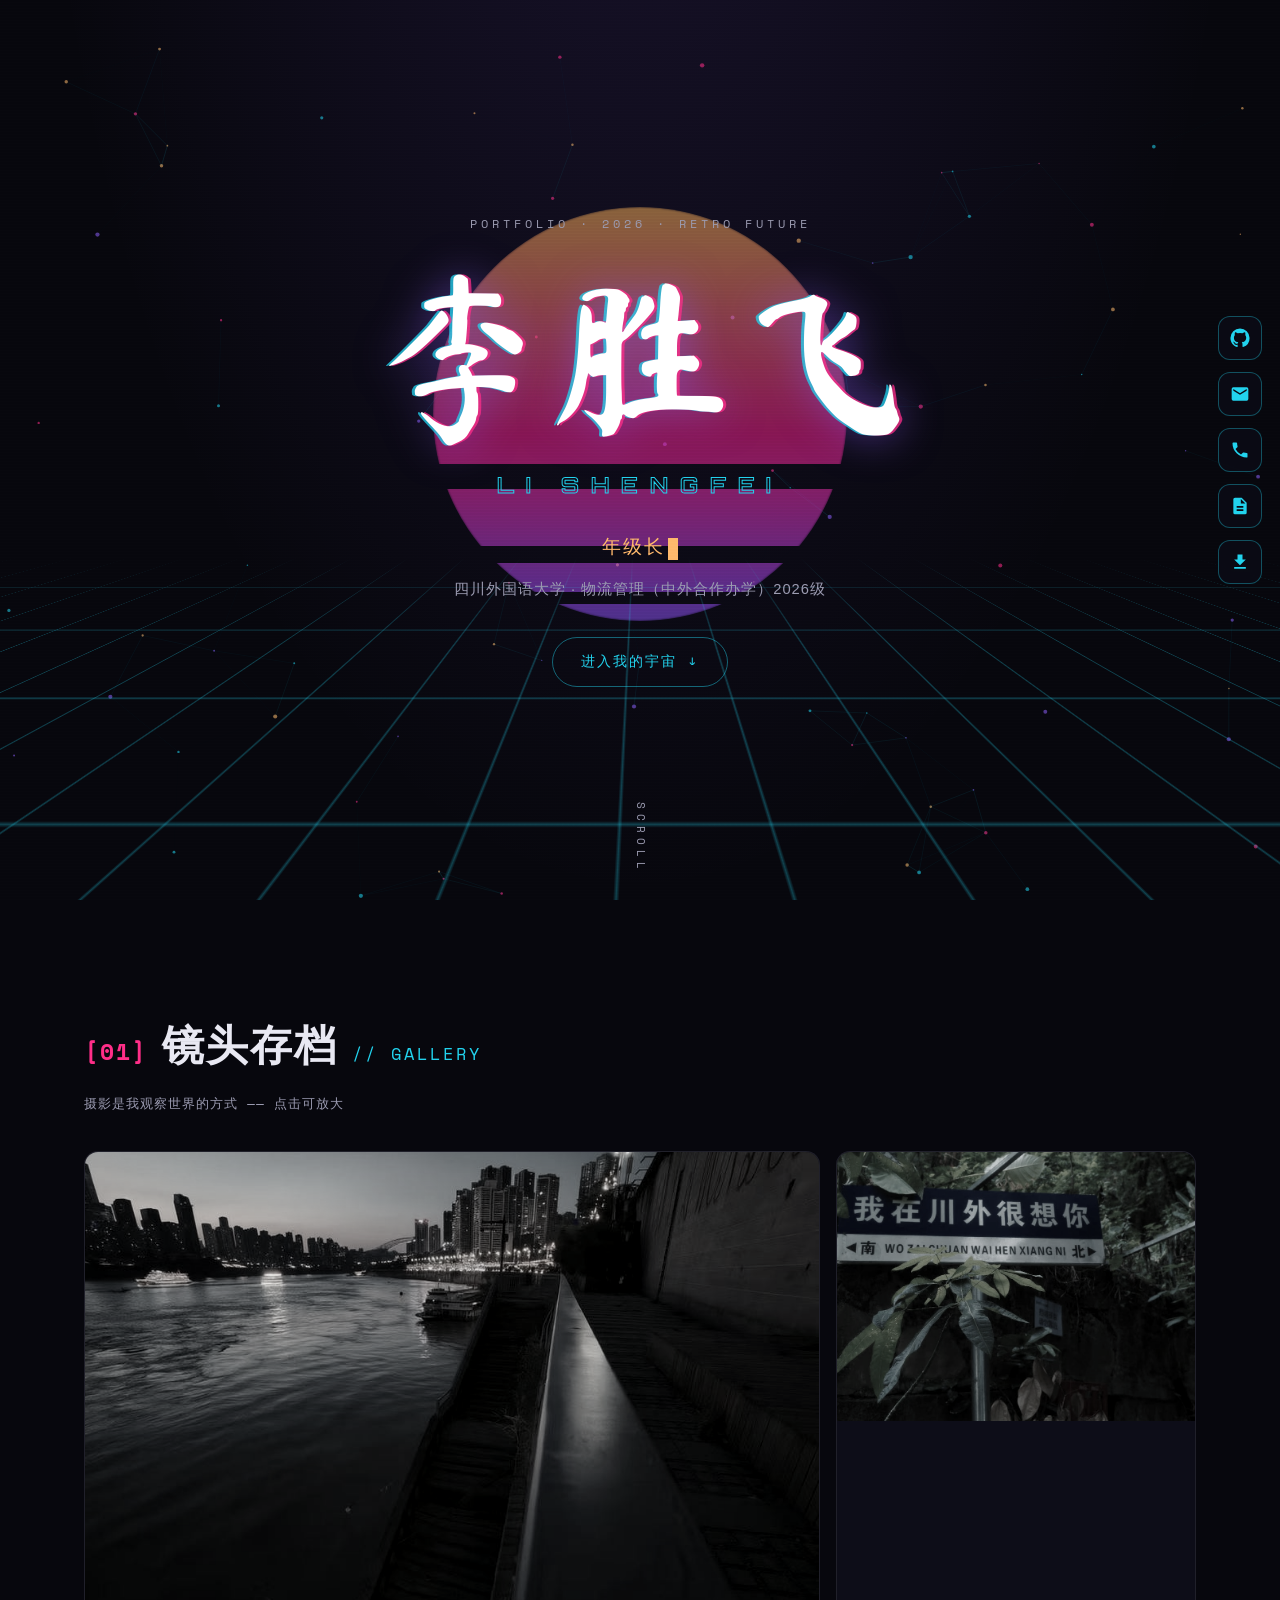
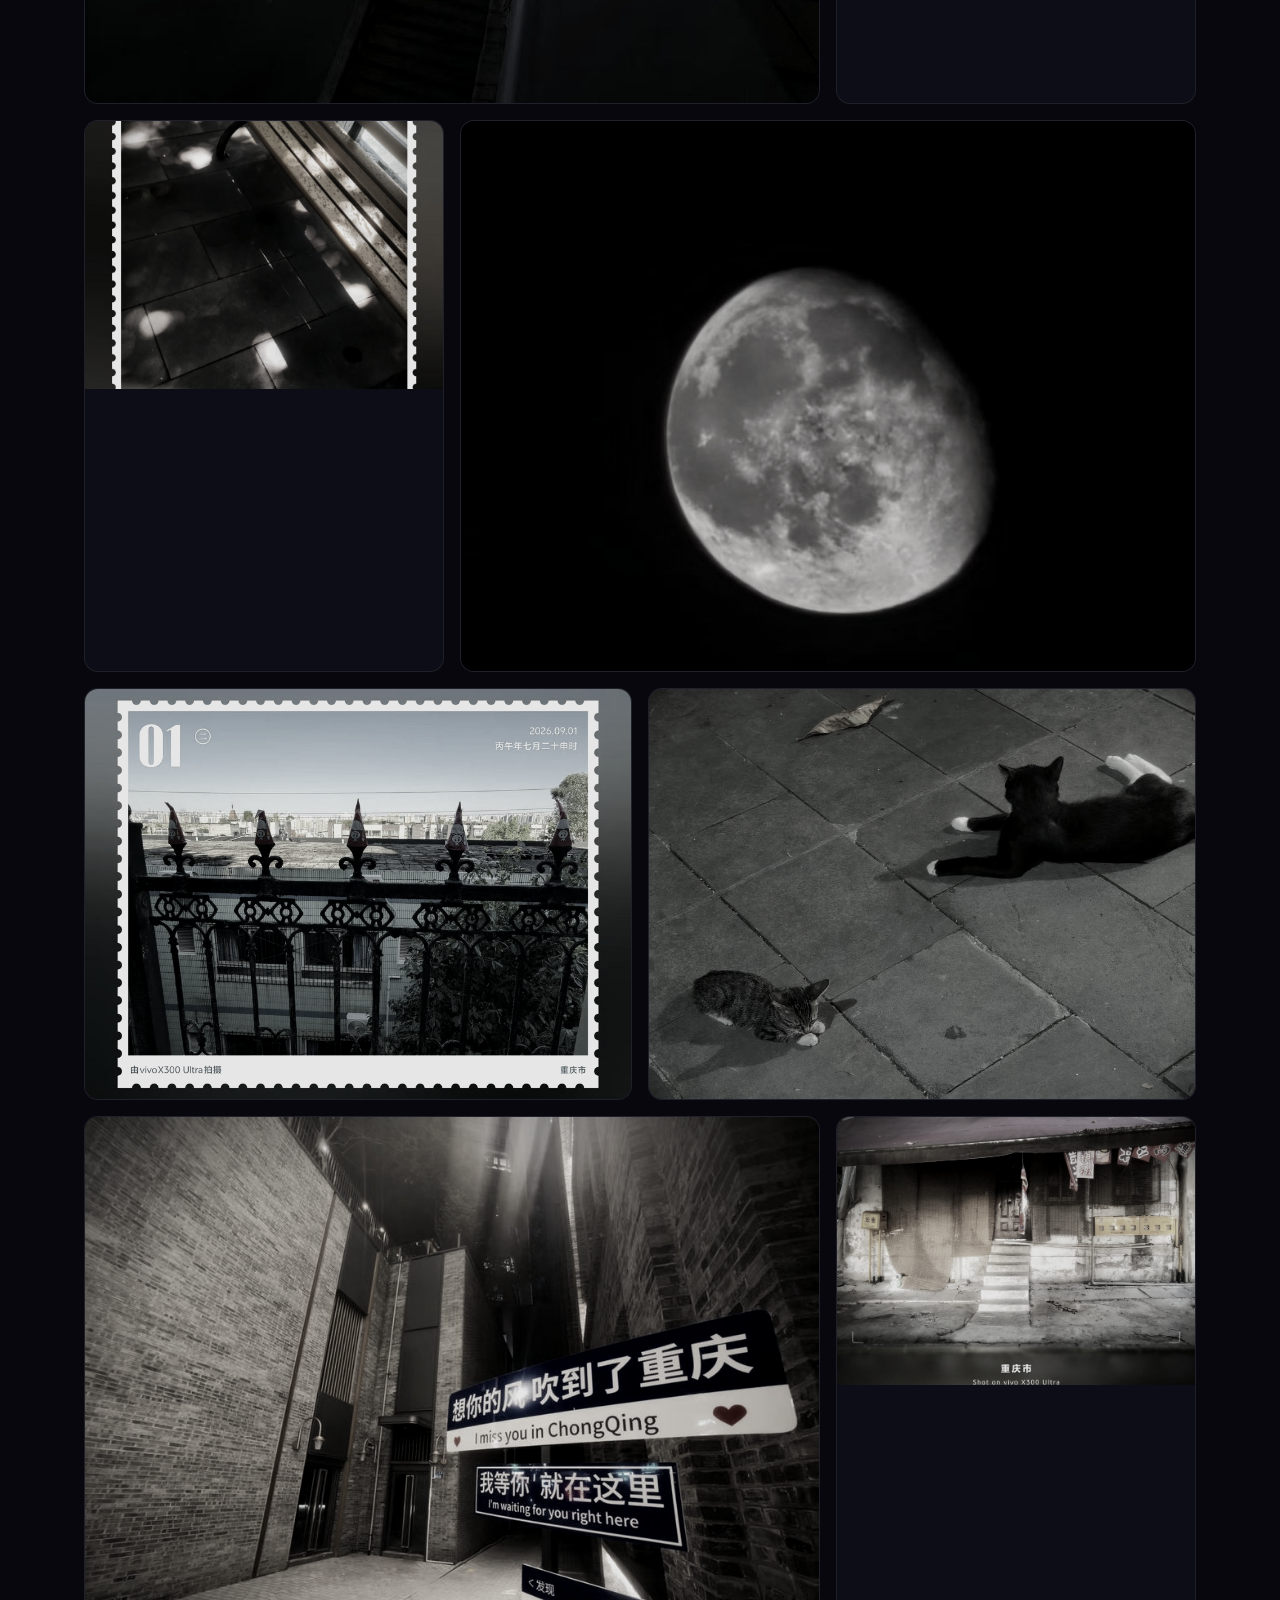
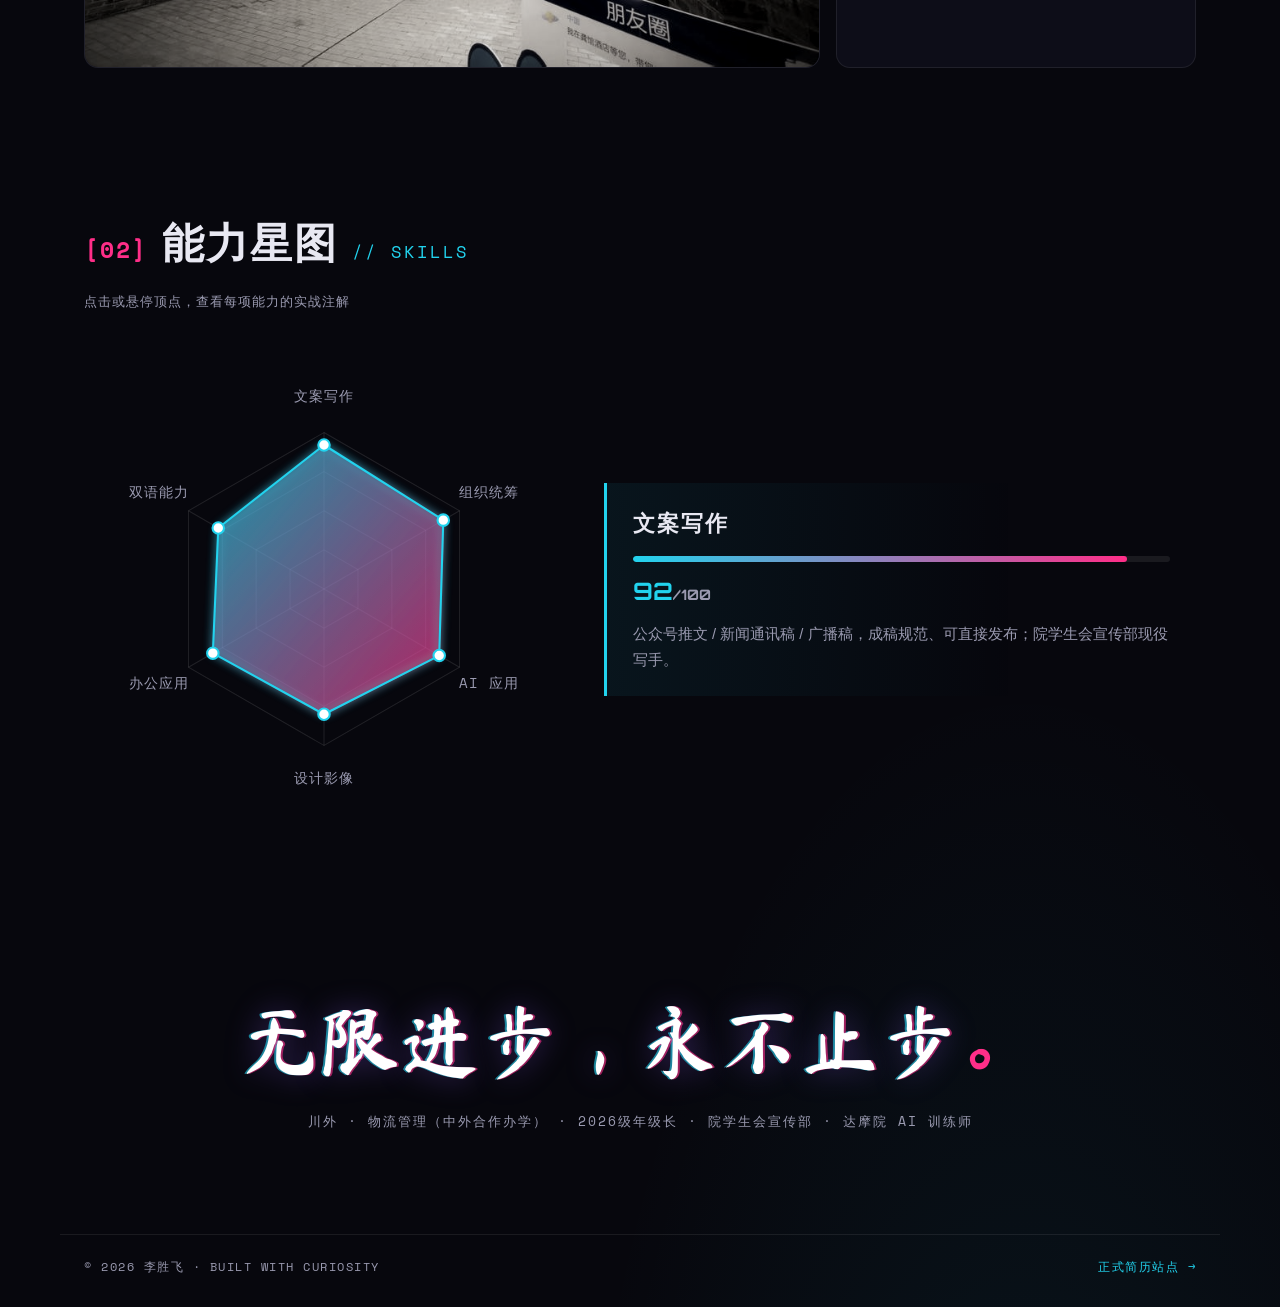
==== commit 5a50f1a3: "主站替换为复古未来主义新站（粒子背景/手写标题/雷达图），旧版正式简历归档至 /classic" ====
--- a/index.html
+++ b/index.html
@@ -2,387 +2,125 @@
 <html lang="zh-CN">
 <head>
   <meta charset="UTF-8" />
-  <meta name="viewport" content="width=device-width, initial-scale=1.0, viewport-fit=cover" />
-  <title>李胜飞 · 个人简历</title>
-  <meta name="description" content="四川外国语大学物流管理（中外合作办学）2026级本科生李胜飞个人简历" />
+  <meta name="viewport" content="width=device-width, initial-scale=1.0" />
+  <title>李胜飞 · RETRO FUTURE</title>
+  <meta name="description" content="李胜飞的复古未来主义个人宇宙：写作 / 组织 / AI / 影像" />
+  <script>document.documentElement.classList.add('has-js');</script>
+  <link rel="preconnect" href="https://fonts.googleapis.com" />
+  <link rel="preconnect" href="https://fonts.gstatic.com" crossorigin />
+  <link href="https://fonts.googleapis.com/css2?family=Ma+Shan+Zheng&family=Orbitron:wght@500;700;900&family=Space+Mono:wght@400;700&display=swap" rel="stylesheet" />
   <link rel="stylesheet" href="styles.css" />
 </head>
 <body>
 
-  <!-- 语言选择器 -->
-  <nav class="lang-bar no-print" aria-label="语言切换">
-    <button class="lang-btn" id="langToggle" aria-haspopup="true" aria-expanded="false" onclick="toggleLangMenu()">
-      <span class="lang-btn-icon">🌐</span>
-      <span class="lang-btn-label" data-i18n-key="lang_label">中文</span>
-      <span class="lang-btn-caret">▾</span>
-    </button>
-    <ul class="lang-menu" id="langMenu" role="listbox" hidden>
-      <li role="option" class="lang-option is-active" onclick="chooseLang('zh-CN')">🇨🇳 中文</li>
-      <li role="option" class="lang-option" onclick="chooseLang('en')">🇬🇧 English</li>
-      <li role="option" class="lang-option" onclick="chooseLang('fr')">🇫🇷 Français</li>
-      <li role="option" class="lang-option" onclick="chooseLang('ja')">🇯🇵 日本語</li>
-      <li role="option" class="lang-option" onclick="chooseLang('ru')">🇷🇺 Русский</li>
-      <li role="option" class="lang-option" onclick="chooseLang('es')">🇪🇸 Español</li>
-      <li role="option" class="lang-option" onclick="chooseLang('ar')">🇸🇦 العربية</li>
-    </ul>
+  <canvas id="particles" aria-hidden="true"></canvas>
+  <div class="no-js-stars" aria-hidden="true"></div>
+  <div class="scanlines" aria-hidden="true"></div>
+
+  <!-- 社交悬浮图标 -->
+  <nav class="social-dock" aria-label="社交链接">
+    <a href="https://github.com/yiuhuinj" target="_blank" rel="noopener" aria-label="GitHub">
+      <svg viewBox="0 0 24 24"><path d="M12 .5A11.5 11.5 0 0 0 .5 12c0 5.08 3.29 9.39 7.86 10.91.58.11.79-.25.79-.55v-2.15c-3.2.7-3.87-1.36-3.87-1.36-.53-1.32-1.28-1.68-1.28-1.68-1.05-.71.08-.7.08-.7 1.16.08 1.77 1.19 1.77 1.19 1.03 1.75 2.7 1.25 3.36.95.1-.75.4-1.25.73-1.54-2.55-.29-5.23-1.28-5.23-5.68 0-1.26.45-2.28 1.19-3.09-.12-.29-.52-1.46.11-3.05 0 0 .97-.31 3.17 1.18a11 11 0 0 1 5.78 0c2.2-1.49 3.17-1.18 3.17-1.18.63 1.59.23 2.76.11 3.05.74.81 1.19 1.83 1.19 3.09 0 4.41-2.69 5.38-5.25 5.67.41.36.78 1.05.78 2.12v3.14c0 .3.21.67.8.55A11.5 11.5 0 0 0 23.5 12 11.5 11.5 0 0 0 12 .5z"/></svg>
+      <span class="dock-label">GitHub</span>
+    </a>
+    <a href="mailto:3859219414@qq.com" aria-label="邮箱">
+      <svg viewBox="0 0 24 24"><path d="M20 4H4a2 2 0 0 0-2 2v12a2 2 0 0 0 2 2h16a2 2 0 0 0 2-2V6a2 2 0 0 0-2-2zm0 4-8 5-8-5V6l8 5 8-5v2z"/></svg>
+      <span class="dock-label">3859219414@qq.com</span>
+    </a>
+    <a href="tel:18532075677" aria-label="电话">
+      <svg viewBox="0 0 24 24"><path d="M6.62 10.79a15.05 15.05 0 0 0 6.59 6.59l2.2-2.2a1 1 0 0 1 1.02-.24c1.12.37 2.33.57 3.57.57a1 1 0 0 1 1 1V20a1 1 0 0 1-1 1A17 17 0 0 1 3 4a1 1 0 0 1 1-1h3.5a1 1 0 0 1 1 1c0 1.24.2 2.45.57 3.57a1 1 0 0 1-.25 1.02l-2.2 2.2z"/></svg>
+      <span class="dock-label">185 3207 5677</span>
+    </a>
+    <a href="classic/" aria-label="正式简历站点">
+      <svg viewBox="0 0 24 24"><path d="M14 2H6a2 2 0 0 0-2 2v16a2 2 0 0 0 2 2h12a2 2 0 0 0 2-2V8l-6-6zm2 16H8v-2h8v2zm0-4H8v-2h8v2zm-3-5V3.5L18.5 9H13z"/></svg>
+      <span class="dock-label">正式简历</span>
+    </a>
+    <a href="classic/2026级物流管理新生简历.pdf" download="2026级物流管理新生简历.pdf" aria-label="下载 PDF 简历">
+      <svg viewBox="0 0 24 24"><path d="M19 9h-4V3H9v6H5l7 7 7-7zM5 18v2h14v-2H5z"/></svg>
+      <span class="dock-label">下载 PDF 简历</span>
+    </a>
   </nav>
 
-  <!-- Lightbox 弹窗 -->
+  <!-- ================= 全屏首屏 ================= -->
+  <header class="hero">
+    <div class="retro-sun" aria-hidden="true"></div>
+    <div class="grid-floor" aria-hidden="true"></div>
+
+    <div class="hero-content">
+      <p class="hero-kicker">PORTFOLIO · 2026 · RETRO FUTURE</p>
+      <h1 class="hero-name">李胜飞</h1>
+      <p class="hero-latin">LI&nbsp;SHENGFEI</p>
+      <p class="hero-roles"><span id="typed">年级长</span><span class="caret" aria-hidden="true"></span></p>
+      <p class="hero-sub">四川外国语大学 · 物流管理（中外合作办学）2026级</p>
+      <a class="hero-cta" href="#gallery">进入我的宇宙<span aria-hidden="true"> ↓</span></a>
+    </div>
+
+    <div class="scroll-hint" aria-hidden="true">SCROLL</div>
+  </header>
+
+  <main>
+
+    <!-- ================= 作品画廊 ================= -->
+    <section id="gallery" class="section">
+      <h2 class="sec-title reveal"><span class="sec-no">[01]</span>镜头存档<span class="sec-en">// GALLERY</span></h2>
+      <p class="sec-note reveal" style="--i:1">摄影是我观察世界的方式 —— 点击可放大</p>
+
+      <div class="gallery-grid">
+        <figure class="g-item reveal" style="--i:0"><img src="img01.jpg" alt="摄影作品 1" loading="lazy" /><figcaption>FRAME_01</figcaption></figure>
+        <figure class="g-item reveal" style="--i:1"><img src="img03.jpg" alt="摄影作品 2" loading="lazy" /><figcaption>FRAME_02</figcaption></figure>
+        <figure class="g-item reveal" style="--i:2"><img src="img05.jpg" alt="摄影作品 3" loading="lazy" /><figcaption>FRAME_03</figcaption></figure>
+        <figure class="g-item reveal" style="--i:3"><img src="img07.jpg" alt="摄影作品 4" loading="lazy" /><figcaption>FRAME_04</figcaption></figure>
+        <figure class="g-item reveal" style="--i:4"><img src="img09.jpg" alt="摄影作品 5" loading="lazy" /><figcaption>FRAME_05</figcaption></figure>
+        <figure class="g-item reveal" style="--i:5"><img src="img11.jpg" alt="摄影作品 6" loading="lazy" /><figcaption>FRAME_06</figcaption></figure>
+        <figure class="g-item reveal" style="--i:6"><img src="img13.jpg" alt="摄影作品 7" loading="lazy" /><figcaption>FRAME_07</figcaption></figure>
+        <figure class="g-item reveal" style="--i:7"><img src="img14.jpg" alt="摄影作品 8" loading="lazy" /><figcaption>FRAME_08</figcaption></figure>
+      </div>
+    </section>
+
+    <!-- ================= 技能雷达 ================= -->
+    <section id="skills" class="section">
+      <h2 class="sec-title reveal"><span class="sec-no">[02]</span>能力星图<span class="sec-en">// SKILLS</span></h2>
+      <p class="sec-note reveal" style="--i:1">点击或悬停顶点，查看每项能力的实战注解</p>
+
+      <div class="skills-wrap">
+        <svg id="radar" viewBox="0 0 460 460" role="img" aria-label="技能雷达图：文案写作、组织统筹、AI 应用、设计影像、办公应用、双语能力"></svg>
+        <div class="skill-detail" id="skillDetail" aria-live="polite">
+          <h3 class="sd-name" id="sdName">文案写作</h3>
+          <div class="sd-bar"><span id="sdBar" style="width:92%"></span></div>
+          <p class="sd-value"><span id="sdValue">92</span><small>/100</small></p>
+          <p class="sd-desc" id="sdDesc">公众号推文 / 新闻通讯稿 / 广播稿，成稿规范、可直接发布；院学生会宣传部现役写手。</p>
+        </div>
+      </div>
+
+      <ul class="skill-list" id="skillListFallback">
+        <li>文案写作 92 · 公众号推文 / 新闻稿 / 广播稿</li>
+        <li>组织统筹 88 · 2026级年级长，多任务并行与师生对接</li>
+        <li>AI 应用 85 · 达摩院 AI 训练师持证，AI 辅助建站与写稿</li>
+        <li>设计影像 80 · 摄影、修图与基础排版</li>
+        <li>办公应用 82 · Word / Excel / PowerPoint 熟练</li>
+        <li>双语能力 78 · 中外合作办学双语课程在读</li>
+      </ul>
+    </section>
+
+    <!-- ================= 一句话宣言 ================= -->
+    <section id="about" class="section about">
+      <p class="motto reveal">无限进步，永不止步<span class="motto-dot">。</span></p>
+      <p class="facts reveal" style="--i:1">川外 · 物流管理（中外合作办学） · 2026级年级长 · 院学生会宣传部 · 达摩院 AI 训练师</p>
+    </section>
+
+  </main>
+
+  <footer class="footer">
+    <span>© 2026 李胜飞 · BUILT WITH CURIOSITY</span>
+    <a href="classic/">正式简历站点 →</a>
+  </footer>
+
+  <!-- Lightbox -->
   <div class="lightbox" id="lightbox" hidden>
     <button class="lb-close" aria-label="关闭">×</button>
     <img class="lb-img" alt="放大预览" />
   </div>
 
-  <div class="container">
-
-    <!-- ================= Hero ================= -->
-    <header class="hero">
-      <div class="hero-tags hero-anim-item delay-1">
-        <span class="tag dark"><span class="tag-dot"></span> IDENTITY: FRESHMAN_2026</span>
-        <span class="tag">MAJOR: LOGISTICS_MGMT</span>
-        <div class="tag-version">R E S U M E &nbsp;//&nbsp; V E R S I O N _ 2 . 0</div>
-      </div>
-
-      <div class="hero-title-group hero-anim-item delay-2">
-        <h1 class="hero-name">李胜飞<span class="dot">.</span></h1>
-        <div class="hero-avatar">
-          <img src="img02.jpg" alt="李胜飞 头像" loading="lazy" />
-        </div>
-      </div>
-
-      <h2 class="hero-flog hero-anim-item delay-3" data-i18n-key="hero_title">年级长 · 院学生会宣传部 · AI 训练师 · CFA 提前修习</h2>
-      <p class="hero-intro hero-anim-item delay-4">
-        <strong data-i18n-key="hero_intro_lead">四川外国语大学物流管理（中外合作办学）2026级新生</strong><span data-i18n-key="hero_intro_rest">，阿里巴巴达摩院 AI 训练师持证者。以实践驱动成长，正在探索物流、金融与 AI 的交叉可能。</span>
-      </p>
-      <div class="hero-keywords hero-anim-item delay-5" data-i18n-key="hero_tag">求职意向：物流 / 供应链方向实习 · 可接受异地外派</div>
-
-      <div class="hero-actions hero-anim-item delay-5">
-        <a class="btn-hero-download" href="2026级物流管理新生简历.pdf" download="2026级物流管理新生简历.pdf">
-          <svg class="btn-dl-icon" viewBox="0 0 24 24" aria-hidden="true"><path d="M19 9h-4V3H9v6H5l7 7 7-7zM5 18v2h14v-2H5z"/></svg>
-          <span data-i18n-key="btn_download_hero">下载简历</span>
-        </a>
-      </div>
-    </header>
-
-    <main id="main-content">
-
-      <!-- ================= 01 基本信息 ================= -->
-      <section id="basic" class="resume-section accordion-section">
-        <div class="sec-header fade-in-up accordion-header" onclick="toggleAccordion(this)">
-          <div class="sec-tag">
-            <svg viewBox="0 0 24 24"><path d="M12 12c2.21 0 4-1.79 4-4s-1.79-4-4-4-4 1.79-4 4 1.79 4 4 4zm0 2c-2.67 0-8 1.34-8 4v2h16v-2c0-2.66-5.33-4-8-4z"/></svg>
-            <span data-i18n-key="section_basic">基本信息</span> <span class="sec-tag-en">// PROFILE</span>
-          </div>
-          <h2 class="sec-title"><span data-i18n-key="section_basic">基本信息</span><span class="dot">.</span></h2>
-          <p class="section-note" data-i18n-key="note_basic">大学的第一张名片</p>
-          <svg class="accordion-icon" viewBox="0 0 24 24"><path d="M7.41 8.59L12 13.17l4.59-4.58L18 10l-6 6-6-6 1.41-1.41z"/></svg>
-        </div>
-
-        <div class="accordion-content">
-          <div class="row-card fade-in-up delay-100">
-            <svg class="row-watermark" viewBox="0 0 24 24"><path d="M12 12c2.21 0 4-1.79 4-4s-1.79-4-4-4-4 1.79-4 4 1.79 4 4 4zm0 2c-2.67 0-8 1.34-8 4v2h16v-2c0-2.66-5.33-4-8-4z"/></svg>
-            <div class="row-item">
-              <div class="row-label" data-i18n-key="label_name">姓名</div>
-              <div class="row-value">李胜飞</div>
-            </div>
-            <div class="row-item">
-              <div class="row-label" data-i18n-key="label_birth">出生日期</div>
-              <div class="row-value">2007.06.14</div>
-            </div>
-            <div class="row-item">
-              <div class="row-label" data-i18n-key="label_zodiac">星座</div>
-              <div class="row-value" data-i18n-key="value_zodiac">双子座</div>
-            </div>
-            <div class="row-item">
-              <div class="row-label" data-i18n-key="label_origin">籍贯</div>
-              <div class="row-value" data-i18n-key="value_origin">四川宜宾</div>
-            </div>
-            <div class="row-item">
-              <div class="row-label" data-i18n-key="label_political">政治面貌</div>
-              <div class="row-value" data-i18n-key="value_political">共青团员</div>
-            </div>
-            <div class="row-item">
-              <div class="row-label" data-i18n-key="label_phone">联系电话</div>
-              <div class="row-value">18532075677</div>
-            </div>
-            <div class="row-item">
-              <div class="row-label" data-i18n-key="label_email">电子邮箱</div>
-              <div class="row-value">3859219414@qq.com</div>
-            </div>
-            <div class="row-item">
-              <div class="row-label" data-i18n-key="label_school">就读院校专业</div>
-              <div class="row-value row-value--long" data-i18n-key="value_school">四川外国语大学 · 物流管理（中外合作办学）· 本科（2026级）</div>
-            </div>
-          </div>
-        </div>
-      </section>
-
-      <!-- ================= 02 求学之路 ================= -->
-      <section id="journey" class="resume-section accordion-section">
-        <div class="sec-header fade-in-up accordion-header" onclick="toggleAccordion(this)">
-          <div class="sec-tag">
-            <svg viewBox="0 0 24 24"><path d="M12 3L1 9l4 2.18v6L12 21l7-3.82v-6l2-1.09V17h2V9L12 3zm6.82 6L12 12.72 5.18 9 12 5.28 18.82 9zM17 15.99l-5 2.73-5-2.73v-3.72L12 15l5-2.73v3.72z"/></svg>
-            <span data-i18n-key="section_journey">求学之路</span> <span class="sec-tag-en">// ACADEMIC_JOURNEY</span>
-          </div>
-          <h2 class="sec-title"><span data-i18n-key="section_journey">求学之路</span><span class="dot">.</span></h2>
-          <p class="section-note" data-i18n-key="note_journey">在川外，遇见更好的自己</p>
-          <svg class="accordion-icon" viewBox="0 0 24 24"><path d="M7.41 8.59L12 13.17l4.59-4.58L18 10l-6 6-6-6 1.41-1.41z"/></svg>
-        </div>
-
-        <div class="accordion-content">
-          <div class="journey-card fade-in-up delay-100">
-            <div class="journey-head">
-              <h3 class="journey-title" data-i18n-key="journey_title">四川外国语大学 · 物流管理（中外合作办学）本科</h3>
-              <span class="journey-date">2026.09 — 2030.06（<span data-i18n-key="journey_grad">预计毕业</span>）</span>
-            </div>
-            <ul class="journey-list">
-              <li data-i18n-key="journey_p1">法国斯特拉斯堡大学联合培养双学位项目在读，同步修习中外双语物流课程，具备外语应用优势与国际物流视野。</li>
-              <li data-i18n-key="journey2_p1">合作院校斯特拉斯堡大学：ARWU 软科世界大学学术排名 150-200，全法国公立大学排名第 4；其经济管理学院为法国教育与研究领域重要学术机构，提供本硕博全阶段教育。</li>
-              <li data-i18n-key="journey_courses">主修课程：物流管理、运筹学、仓储与配送管理、生产运营管理、应用法语、综合法语。</li>
-              <li data-i18n-key="journey_gpa"><strong>GPA：无限进步，永不止步</strong></li>
-              <li data-i18n-key="journey_p2">已通过推免通道提前参与 CFA 项目系统学习，搭建金融基础知识框架，构建跨领域复合能力基础。</li>
-            </ul>
-
-            <div class="journey-leader fade-in-up delay-200">
-              <span class="leader-badge" data-i18n-key="leader_badge">现任</span>
-              <h4 class="leader-title" data-i18n-key="leader_title">2026级年级长</h4>
-              <p class="leader-desc" data-i18n-key="leader_desc">统筹全年级日常事务，担任师生沟通对接枢纽。负责年级通知传达、信息汇总与活动组织，在多任务并行中锻炼协调与执行能力。</p>
-            </div>
-            <div class="journey-leader fade-in-up delay-200">
-              <span class="leader-badge" data-i18n-key="leader2_badge">现任</span>
-              <h4 class="leader-title" data-i18n-key="leader2_title">院学生会宣传部成员</h4>
-              <p class="leader-desc" data-i18n-key="leader2_desc">独立承担学院新生趣味运动会全套宣传稿件，覆盖全院新生。完成公众号预热推文、赛后新闻通讯稿、班级群转发文案及现场广播稿，保障活动宣传全流程落地。</p>
-            </div>
-          </div>
-        </div>
-      </section>
-
-      <!-- ================= 03 项目经验（暗黑列表） ================= -->
-      <section id="projects" class="resume-section accordion-section">
-        <div class="sec-header fade-in-up accordion-header" onclick="toggleAccordion(this)">
-          <div class="sec-tag">
-            <svg viewBox="0 0 24 24"><path d="M21 16V8a2 2 0 0 0-1-1.73l-7-4a2 2 0 0 0-2 0l-7 4A2 2 0 0 0 3 8v8a2 2 0 0 0 1 1.73l7 4a2 2 0 0 0 2 0l7-4A2 2 0 0 0 21 16z"></path><polyline points="3.27 6.96 12 12.01 20.73 6.96"></polyline><line x1="12" y1="22.08" x2="12" y2="12"></line></svg>
-            <span data-i18n-key="section_projects">项目经验</span> <span class="sec-tag-en">// EXPERIENCE</span>
-          </div>
-          <h2 class="sec-title"><span data-i18n-key="section_projects">项目经验</span><span class="dot">.</span></h2>
-          <p class="section-note" data-i18n-key="note_projects">实践是最好的老师</p>
-          <svg class="accordion-icon" viewBox="0 0 24 24"><path d="M7.41 8.59L12 13.17l4.59-4.58L18 10l-6 6-6-6 1.41-1.41z"/></svg>
-        </div>
-
-        <div class="accordion-content">
-          <div class="dark-portfolio-container fade-in-up delay-100">
-            <div class="dp-item">
-              <div class="dp-number">01</div>
-              <div class="dp-text">
-                <h3 class="dp-title" data-i18n-key="proj1_title">校园二手图书自主实践项目</h3>
-                <div class="dp-role" data-i18n-key="proj1_role">学生自主发起 · 全链路独立执行</div>
-                <div class="dp-desc" data-i18n-key="proj1_p1">独立完成高中及周边校园二手图书全链路运营：选品、货源对接、线下点位、客户沟通，服务师生百余人，完成全部计划销量。</div>
-                <div class="dp-desc" data-i18n-key="proj1_p2">在客户沟通中灵活响应个性化需求，积累一线对接经验与问题快速解决能力。</div>
-              </div>
-              <div class="dp-date">2025.06—08</div>
-            </div>
-            <div class="dp-item">
-              <div class="dp-number">02</div>
-              <div class="dp-text">
-                <h3 class="dp-title" data-i18n-key="proj2_title">多岗位暑期全职实践</h3>
-                <div class="dp-role" data-i18n-key="proj2_role">一线实操 · 基层岗位轮岗</div>
-                <div class="dp-desc" data-i18n-key="proj2_p1">长期利用寒暑假参与不同类型全职暑期工，深耕一线执行，适应职场节奏，练就不推诿、强执行力的工作风格，能快速上手陌生任务。</div>
-              </div>
-              <div class="dp-date" data-i18n-key="proj2_date">多个学年暑假期间</div>
-            </div>
-          </div>
-        </div>
-      </section>
-
-      <!-- ================= 04 技能栈 ================= -->
-      <section id="skills" class="resume-section accordion-section">
-        <div class="sec-header fade-in-up accordion-header" onclick="toggleAccordion(this)">
-          <div class="sec-tag">
-            <svg viewBox="0 0 24 24"><path d="M13 3L4 14h7v7l9-11h-7V3z"/></svg>
-            <span data-i18n-key="section_skills">技能栈</span> <span class="sec-tag-en">// SKILLS</span>
-          </div>
-          <h2 class="sec-title"><span data-i18n-key="section_skills">技能栈</span><span class="dot">.</span></h2>
-          <p class="section-note" data-i18n-key="note_skills">不断升级的装备库</p>
-          <svg class="accordion-icon" viewBox="0 0 24 24"><path d="M7.41 8.59L12 13.17l4.59-4.58L18 10l-6 6-6-6 1.41-1.41z"/></svg>
-        </div>
-
-        <div class="accordion-content">
-          <div class="card-grid fade-in-up delay-100">
-            <div class="grid-card">
-              <h3 class="grid-card-title" data-i18n-key="skill1_cat">文案写作</h3>
-              <p class="grid-card-desc" data-i18n-key="skill1_desc">能独立撰写公众号推文、新闻通讯稿、广播稿等宣传文案，成稿规范、可直接发布；现任院学生会宣传部成员，负责活动写稿。</p>
-            </div>
-            <div class="grid-card">
-              <h3 class="grid-card-title" data-i18n-key="skill2_cat">办公应用</h3>
-              <p class="grid-card-desc" data-i18n-key="skill2_desc">熟练使用 Word、Excel、PowerPoint，能完成文档排版、基础数据统计与汇报演示制作。</p>
-            </div>
-            <div class="grid-card">
-              <h3 class="grid-card-title" data-i18n-key="skill3_cat">设计影像</h3>
-              <p class="grid-card-desc" data-i18n-key="skill3_desc">掌握摄影与基础修图、排版，可承担活动拍摄、图片处理与简单宣传物料制作。</p>
-            </div>
-            <div class="grid-card grid-card--cert">
-              <h3 class="grid-card-title" data-i18n-key="skill4_cat">AI 应用（证书）</h3>
-              <p class="grid-card-desc" data-i18n-key="skill4_desc">持有阿里巴巴达摩院 AI 训练师官方证书，能借助 AI 工具辅助写作与数据处理，提升工作效率。</p>
-              <img class="cert-img" src="certificate.jpg" data-i18n-attr="alt|alt_cert" alt="AI 训练师官方证书（点击放大）" loading="lazy" />
-            </div>
-          </div>
-        </div>
-      </section>
-
-      <!-- ================= 05 求职意向 ================= -->
-      <section id="intentions" class="resume-section accordion-section">
-        <div class="sec-header fade-in-up accordion-header" onclick="toggleAccordion(this)">
-          <div class="sec-tag">
-            <svg viewBox="0 0 24 24"><path d="M12 2C6.48 2 2 6.48 2 12s4.48 10 10 10 10-4.48 10-10S17.52 2 12 2zm0 18c-4.42 0-8-3.58-8-8s3.58-8 8-8 8 3.58 8 8-3.58 8-8 8zm0-13c-2.76 0-5 2.24-5 5s2.24 5 5 5 5-2.24 5-5-2.24-5-5-5zm0 8c-1.66 0-3-1.34-3-3s1.34-3 3-3 3 1.34 3 3-1.34 3-3 3z"/></svg>
-            <span data-i18n-key="section_intentions">求职意向</span> <span class="sec-tag-en">// TARGETS</span>
-          </div>
-          <h2 class="sec-title"><span data-i18n-key="section_intentions">求职意向</span><span class="dot">.</span></h2>
-          <p class="section-note" data-i18n-key="note_intentions">心之所向，素履以往</p>
-          <svg class="accordion-icon" viewBox="0 0 24 24"><path d="M7.41 8.59L12 13.17l4.59-4.58L18 10l-6 6-6-6 1.41-1.41z"/></svg>
-        </div>
-
-        <div class="accordion-content">
-          <div class="card-grid fade-in-up delay-100">
-            <div class="grid-card">
-              <h3 class="grid-card-title" data-i18n-key="intention1_title">物流 / 供应链实习生</h3>
-              <p class="grid-card-desc" data-i18n-key="intention1_desc">希望从物流运营、仓储管理、供应链协调等岗位切入，将中外合作双语课程所学与国际物流视野应用于实际业务；可接受异地及外派实习安排。</p>
-            </div>
-            <div class="grid-card">
-              <h3 class="grid-card-title" data-i18n-key="intention2_title">新媒体 / 宣传实习生</h3>
-              <p class="grid-card-desc" data-i18n-key="intention2_desc">依托学生会宣传部实操经验，可胜任公众号运营、活动文案、宣传策划类岗位，出稿快、能独立闭环。</p>
-            </div>
-          </div>
-        </div>
-      </section>
-
-      <!-- ================= 06 兴趣特长 ================= -->
-      <section id="interests" class="resume-section accordion-section">
-        <div class="sec-header fade-in-up accordion-header" onclick="toggleAccordion(this)">
-          <div class="sec-tag">
-            <svg viewBox="0 0 24 24"><path d="M12 21.35l-1.45-1.32C5.4 15.36 2 12.28 2 8.5 2 5.42 4.42 3 7.5 3c1.74 0 3.41.81 4.5 2.09C13.09 3.81 14.76 3 16.5 3 19.58 3 22 5.42 22 8.5c0 3.78-3.4 6.86-8.55 11.54L12 21.35z"/></svg>
-            <span data-i18n-key="section_interests">兴趣特长</span> <span class="sec-tag-en">// INTERESTS</span>
-          </div>
-          <h2 class="sec-title"><span data-i18n-key="section_interests">兴趣特长</span><span class="dot">.</span></h2>
-          <p class="section-note" data-i18n-key="note_interests">热爱生活，全面发展</p>
-          <svg class="accordion-icon" viewBox="0 0 24 24"><path d="M7.41 8.59L12 13.17l4.59-4.58L18 10l-6 6-6-6 1.41-1.41z"/></svg>
-        </div>
-
-        <div class="accordion-content">
-          <div class="card-grid fade-in-up delay-100">
-            <div class="grid-card">
-              <h3 class="grid-card-title" data-i18n-key="interest1_cat">📷 摄影</h3>
-              <p class="grid-card-desc" data-i18n-key="interest1_desc">日常热爱记录生活与场景细节，掌握基础拍摄与修图技巧，可协助活动记录与素材整理。</p>
-            </div>
-            <div class="grid-card">
-              <h3 class="grid-card-title" data-i18n-key="interest2_cat">🎵 音乐</h3>
-              <p class="grid-card-desc" data-i18n-key="interest2_desc">长期热爱音乐，具备良好审美感知力，能活跃团队氛围，适配集体活动配合需求。</p>
-            </div>
-            <div class="grid-card">
-              <h3 class="grid-card-title" data-i18n-key="interest3_cat">💪 健身</h3>
-              <p class="grid-card-desc" data-i18n-key="interest3_desc">长期规律健身，拥有强健体魄与不服输的意志力，能适配高强度实践与志愿活动节奏。</p>
-            </div>
-          </div>
-        </div>
-      </section>
-
-      <!-- ================= 07 个人作品 ================= -->
-      <section id="gallery" class="resume-section accordion-section">
-        <div class="sec-header fade-in-up accordion-header" onclick="toggleAccordion(this)">
-          <div class="sec-tag">
-            <svg viewBox="0 0 24 24"><path d="M21 19V5c0-1.1-.9-2-2-2H5c-1.1 0-2 .9-2 2v14c0 1.1.9 2 2 2h14c1.1 0 2-.9 2-2zM8.5 13.5l2.5 3.01L14.5 12l4.5 6H5l3.5-4.5z"/></svg>
-            <span data-i18n-key="section_gallery">个人作品</span> <span class="sec-tag-en">// GALLERY</span>
-          </div>
-          <h2 class="sec-title"><span data-i18n-key="section_gallery">个人作品</span><span class="dot">.</span></h2>
-          <p class="section-note" data-i18n-key="note_gallery">用镜头记录美好瞬间</p>
-          <svg class="accordion-icon" viewBox="0 0 24 24"><path d="M7.41 8.59L12 13.17l4.59-4.58L18 10l-6 6-6-6 1.41-1.41z"/></svg>
-        </div>
-
-        <div class="accordion-content">
-          <p class="gallery-tip fade-in-up delay-100" data-i18n-key="gallery_tip">点击图片可放大查看</p>
-          <div class="gallery-grid fade-in-up delay-100">
-            <img class="gallery-item" src="img01.jpg" data-i18n-attr="alt|alt_gallery" alt="摄影作品" loading="lazy" />
-            <img class="gallery-item" src="img03.jpg" data-i18n-attr="alt|alt_gallery" alt="摄影作品" loading="lazy" />
-            <img class="gallery-item" src="img04.jpg" data-i18n-attr="alt|alt_gallery" alt="摄影作品" loading="lazy" />
-            <img class="gallery-item" src="img05.jpg" data-i18n-attr="alt|alt_gallery" alt="摄影作品" loading="lazy" />
-            <img class="gallery-item" src="img06.jpg" data-i18n-attr="alt|alt_gallery" alt="摄影作品" loading="lazy" />
-            <img class="gallery-item" src="img07.jpg" data-i18n-attr="alt|alt_gallery" alt="摄影作品" loading="lazy" />
-            <img class="gallery-item" src="img08.jpg" data-i18n-attr="alt|alt_gallery" alt="摄影作品" loading="lazy" />
-            <img class="gallery-item" src="img09.jpg" data-i18n-attr="alt|alt_gallery" alt="摄影作品" loading="lazy" />
-            <img class="gallery-item" src="img10.jpg" data-i18n-attr="alt|alt_gallery" alt="摄影作品" loading="lazy" />
-            <img class="gallery-item" src="img11.jpg" data-i18n-attr="alt|alt_gallery" alt="摄影作品" loading="lazy" />
-            <img class="gallery-item" src="img12.jpg" data-i18n-attr="alt|alt_gallery" alt="摄影作品" loading="lazy" />
-            <img class="gallery-item" src="img13.jpg" data-i18n-attr="alt|alt_gallery" alt="摄影作品" loading="lazy" />
-            <img class="gallery-item" src="img14.jpg" data-i18n-attr="alt|alt_gallery" alt="摄影作品" loading="lazy" />
-            <img class="gallery-item" src="img16.jpg" data-i18n-attr="alt|alt_gallery" alt="摄影作品" loading="lazy" />
-            <img class="gallery-item" src="img17.jpg" data-i18n-attr="alt|alt_gallery" alt="摄影作品" loading="lazy" />
-          </div>
-        </div>
-      </section>
-
-      <!-- ================= 下载 PDF ================= -->
-      <footer class="download-area fade-in-up">
-        <a class="btn-download" href="2026级物流管理新生简历.pdf" download="2026级物流管理新生简历.pdf">
-          <span class="btn-icon" aria-hidden="true">↓</span>
-          <span data-i18n-key="btn_download">下载 PDF 完整简历</span>
-        </a>
-        <p class="download-tip" data-i18n-key="download_tip">点击按钮即可保存 PDF 文件到本地</p>
-      </footer>
-
-      <!-- ================= 结语 ================= -->
-      <div class="motto-section fade-in-up">
-        <p class="motto-text" data-i18n-key="motto_text">保持饥饿，保持学习</p>
-        <p class="motto-en" data-i18n-key="motto_en">STAY HUNGRY, STAY LEARNING</p>
-      </div>
-
-    </main>
-  </div>
-
-  <script src="translations.js"></script>
-  <script>
-  /* 手风琴展开/收起 — 使用 max-height 精确控制 */
-  function toggleAccordion(header) {
-    var section = header.closest('.accordion-section');
-    var content = section.querySelector('.accordion-content');
-    var isOpen = section.classList.contains('is-open');
-
-    if (isOpen) {
-      section.classList.remove('is-open');
-      content.style.maxHeight = '0';
-      content.style.opacity = '0';
-    } else {
-      section.classList.add('is-open');
-      content.style.maxHeight = content.scrollHeight + 'px';
-      content.style.opacity = '1';
-    }
-  }
-
-  /* 初始化：默认展开所有手风琴 */
-  document.addEventListener('DOMContentLoaded', function() {
-    document.querySelectorAll('.accordion-section').forEach(function(section) {
-      var content = section.querySelector('.accordion-content');
-      section.classList.add('is-open');
-      content.style.maxHeight = content.scrollHeight + 'px';
-      content.style.opacity = '1';
-    });
-  });
-
-  /* 滚动进场动画 */
-  (function () {
-    var els = document.querySelectorAll('.fade-in-up');
-    if (!('IntersectionObserver' in window)) {
-      els.forEach(function (el) { el.classList.add('is-visible'); });
-      return;
-    }
-    var io = new IntersectionObserver(function (entries) {
-      entries.forEach(function (entry) {
-        if (entry.isIntersecting) {
-          entry.target.classList.add('is-visible');
-          io.unobserve(entry.target);
-        }
-      });
-    }, { threshold: 0.12 });
-    els.forEach(function (el) { io.observe(el); });
-  })();
-  </script>
+  <script src="main.js"></script>
 </body>
 </html>
--- a/styles.css
+++ b/styles.css
@@ -1,790 +1,531 @@
 /* ============================================================
-   设计令牌 (Design Tokens) — 风格参考: Portfolio // Version 系
-   ============================================================ */
+   复古未来主义 · RETRO FUTURE — 暗黑基底
+   ============================================================ */
+*, *::before, *::after { box-sizing: border-box; margin: 0; padding: 0; }
+
 :root {
-  --bg-page: #ffffff;
-  --bg-card: #ffffff;
-  --bg-muted: #f9f9f9;
-  --text-primary: #111111;
-  --text-secondary: #666666;
-  --text-tertiary: #999999;
-  --accent-color: #ea580c;
-  --accent-hover: #c2410c;
-  --accent-gradient: linear-gradient(135deg, #ea580c 0%, #f97316 50%, #fb923c 100%);
-  --border-color: #eeeeee;
-  --radius-md: 12px;
-  --radius-lg: 20px;
-  --transition: all 0.3s ease;
-  --shadow-md: 0 10px 15px -3px rgba(0, 0, 0, 0.08);
-  --shadow-lg: 0 20px 40px -10px rgba(0, 0, 0, 0.12);
-  --shadow-color: rgba(234, 88, 12, 0.15);
-  --max-w: 900px;
-  /* 板块主题色 */
-  --color-basic: #ea580c;
-  --color-journey: #0ea5e9;
-  --color-projects: #a855f7;
-  --color-skills: #22c55e;
-  --color-intentions: #ec4899;
-  --color-interests: #eab308;
-  --color-gallery: #f97316;
-  --color-contact: #06b6d4;
-}
-
-*, *::before, *::after { box-sizing: border-box; margin: 0; padding: 0; }
-
-html { -webkit-text-size-adjust: 100%; }
+  --bg: #07070d;
+  --bg-2: #0d0d18;
+  --cyan: #22d3ee;
+  --magenta: #ff2e88;
+  --amber: #ffb86b;
+  --purple: #8b5cf6;
+  --text: #e8e8f2;
+  --mute: #9a9ab0;
+  --line: rgba(255, 255, 255, 0.08);
+  --ease-out-quart: cubic-bezier(0.25, 1, 0.5, 1);
+  --ease-out-expo: cubic-bezier(0.16, 1, 0.3, 1);
+  --font-hand: 'Ma Shan Zheng', 'Zhi Mang Xing', 'Kaiti SC', 'STKaiti', 'KaiTi', cursive;
+  --font-disp: 'Orbitron', 'Space Mono', ui-monospace, monospace;
+  --font-mono: 'Space Mono', ui-monospace, SFMono-Regular, Menlo, Consolas, monospace;
+  --font-body: -apple-system, BlinkMacSystemFont, 'Segoe UI', 'Microsoft YaHei', 'PingFang SC', sans-serif;
+}
+
+html { scroll-behavior: smooth; }
 
 body {
-  font-family: -apple-system, BlinkMacSystemFont, "Segoe UI", Roboto,
-               "Microsoft YaHei", "PingFang SC", "Hiragino Sans GB",
-               "Helvetica Neue", Arial, sans-serif;
-  background-color: var(--bg-page);
-  color: var(--text-primary);
+  font-family: var(--font-body);
   font-size: 16px;
-  line-height: 1.6;
+  line-height: 1.75;
+  color: var(--text);
+  background:
+    radial-gradient(ellipse 80% 50% at 50% -10%, rgba(139, 92, 246, 0.14), transparent 60%),
+    radial-gradient(ellipse 60% 40% at 80% 110%, rgba(34, 211, 238, 0.08), transparent 60%),
+    var(--bg);
+  min-height: 100vh;
+  overflow-x: hidden;
   -webkit-font-smoothing: antialiased;
-  -moz-osx-font-smoothing: grayscale;
-  overflow-x: hidden;
-}
-
-.container {
-  max-width: var(--max-w);
+}
+
+::selection { background: var(--magenta); color: #fff; }
+
+#particles {
+  position: fixed;
+  inset: 0;
+  z-index: 0;
+  pointer-events: none;
+}
+
+.scanlines {
+  position: fixed;
+  inset: 0;
+  z-index: 60;
+  pointer-events: none;
+  background: repeating-linear-gradient(
+    0deg,
+    rgba(255, 255, 255, 0.028) 0px,
+    rgba(255, 255, 255, 0.028) 1px,
+    transparent 1px,
+    transparent 3px
+  );
+  mix-blend-mode: overlay;
+}
+
+/* ============================================================
+   社交悬浮图标
+   ============================================================ */
+.social-dock {
+  position: fixed;
+  right: 18px;
+  top: 50%;
+  transform: translateY(-50%);
+  z-index: 70;
+  display: flex;
+  flex-direction: column;
+  gap: 12px;
+}
+.social-dock a {
+  position: relative;
+  display: flex;
+  align-items: center;
+  justify-content: center;
+  width: 44px;
+  height: 44px;
+  border: 1px solid rgba(34, 211, 238, 0.35);
+  border-radius: 12px;
+  background: rgba(13, 13, 24, 0.72);
+  backdrop-filter: blur(6px);
+  transition: transform 0.25s var(--ease-out-quart), border-color 0.25s, box-shadow 0.25s;
+}
+.social-dock svg {
+  width: 20px;
+  height: 20px;
+  fill: var(--cyan);
+  transition: fill 0.25s;
+}
+.social-dock a:hover, .social-dock a:focus-visible {
+  transform: translateX(-6px);
+  border-color: var(--magenta);
+  box-shadow: 0 0 18px rgba(255, 46, 136, 0.35);
+}
+.social-dock a:hover svg, .social-dock a:focus-visible svg { fill: var(--magenta); }
+.dock-label {
+  position: absolute;
+  right: 54px;
+  top: 50%;
+  transform: translateY(-50%) translateX(8px);
+  white-space: nowrap;
+  font-family: var(--font-mono);
+  font-size: 0.72rem;
+  letter-spacing: 1px;
+  color: var(--cyan);
+  background: rgba(13, 13, 24, 0.92);
+  border: 1px solid rgba(34, 211, 238, 0.3);
+  padding: 4px 10px;
+  border-radius: 6px;
+  opacity: 0;
+  pointer-events: none;
+  transition: opacity 0.2s, transform 0.25s var(--ease-out-quart);
+}
+.social-dock a:hover .dock-label,
+.social-dock a:focus-visible .dock-label {
+  opacity: 1;
+  transform: translateY(-50%) translateX(0);
+}
+
+/* ============================================================
+   全屏首屏
+   ============================================================ */
+.hero {
+  position: relative;
+  z-index: 1;
+  min-height: 100vh;
+  min-height: 100svh;
+  display: flex;
+  align-items: center;
+  justify-content: center;
+  text-align: center;
+  overflow: hidden;
+}
+
+.retro-sun {
+  position: absolute;
+  left: 50%;
+  top: 46%;
+  transform: translate(-50%, -50%);
+  width: 46vmin;
+  height: 46vmin;
+  border-radius: 50%;
+  background: linear-gradient(180deg, var(--amber) 0%, var(--magenta) 55%, var(--purple) 100%);
+  -webkit-mask-image: repeating-linear-gradient(180deg, #000 0 62%, transparent 62% 68%, #000 68% 82%, transparent 82% 86%, #000 86% 93%, transparent 93% 96%, #000 96% 100%);
+  mask-image: repeating-linear-gradient(180deg, #000 0 62%, transparent 62% 68%, #000 68% 82%, transparent 82% 86%, #000 86% 93%, transparent 93% 96%, #000 96% 100%);
+  opacity: 0.5;
+  filter: blur(1px) saturate(1.2);
+}
+
+.grid-floor {
+  position: absolute;
+  left: -25%;
+  right: -25%;
+  bottom: -4%;
+  height: 42%;
+  background-image:
+    linear-gradient(rgba(34, 211, 238, 0.28) 1px, transparent 1px),
+    linear-gradient(90deg, rgba(34, 211, 238, 0.28) 1px, transparent 1px);
+  background-size: 56px 56px;
+  transform: perspective(320px) rotateX(64deg);
+  transform-origin: top center;
+  animation: gridFlow 7s linear infinite;
+  -webkit-mask-image: linear-gradient(180deg, transparent 0%, #000 34%);
+  mask-image: linear-gradient(180deg, transparent 0%, #000 34%);
+}
+@keyframes gridFlow {
+  from { background-position-y: 0, 0; }
+  to { background-position-y: 56px, 0; }
+}
+
+.hero-content { position: relative; z-index: 2; padding: 0 20px; }
+
+.hero-kicker {
+  font-family: var(--font-mono);
+  font-size: 0.78rem;
+  letter-spacing: 4px;
+  color: var(--mute);
+  margin-bottom: 1.2rem;
+}
+
+.hero-name {
+  font-family: var(--font-hand);
+  font-size: clamp(4.6rem, 17vw, 11.5rem);
+  line-height: 1.1;
+  font-weight: 400;
+  color: #ffffff;
+  text-shadow:
+    3px 0 0 rgba(255, 46, 136, 0.75),
+    -3px 0 0 rgba(34, 211, 238, 0.75),
+    0 0 42px rgba(139, 92, 246, 0.55);
+  animation: heroIn 0.9s var(--ease-out-expo) both;
+}
+
+.hero-latin {
+  font-family: var(--font-disp);
+  font-weight: 700;
+  font-size: clamp(0.85rem, 2.6vw, 1.35rem);
+  letter-spacing: 0.55em;
+  margin-top: 0.6rem;
+  color: transparent;
+  -webkit-text-stroke: 1px var(--cyan);
+  animation: heroIn 0.9s var(--ease-out-expo) 0.15s both;
+}
+@supports not (-webkit-text-stroke: 1px red) {
+  .hero-latin { color: var(--cyan); }
+}
+
+.hero-roles {
+  font-family: var(--font-mono);
+  font-size: clamp(0.95rem, 2.4vw, 1.2rem);
+  color: var(--amber);
+  margin-top: 1.6rem;
+  min-height: 1.8em;
+  letter-spacing: 2px;
+  animation: heroIn 0.9s var(--ease-out-expo) 0.3s both;
+}
+.caret {
+  display: inline-block;
+  width: 0.55em;
+  height: 1.15em;
+  margin-left: 3px;
+  vertical-align: text-bottom;
+  background: var(--amber);
+  animation: caretBlink 0.9s steps(1) infinite;
+}
+@keyframes caretBlink { 50% { opacity: 0; } }
+
+.hero-sub {
+  font-size: 0.92rem;
+  color: var(--mute);
+  margin-top: 0.8rem;
+  letter-spacing: 1px;
+  animation: heroIn 0.9s var(--ease-out-expo) 0.45s both;
+}
+
+.hero-cta {
+  display: inline-block;
+  margin-top: 2.2rem;
+  font-family: var(--font-mono);
+  font-size: 0.85rem;
+  letter-spacing: 2px;
+  color: var(--cyan);
+  text-decoration: none;
+  border: 1px solid rgba(34, 211, 238, 0.45);
+  padding: 12px 28px;
+  border-radius: 999px;
+  transition: color 0.25s, border-color 0.25s, box-shadow 0.25s, transform 0.25s var(--ease-out-quart);
+  animation: heroIn 0.9s var(--ease-out-expo) 0.6s both;
+}
+.hero-cta:hover, .hero-cta:focus-visible {
+  color: #fff;
+  border-color: var(--magenta);
+  box-shadow: 0 0 24px rgba(255, 46, 136, 0.4);
+  transform: translateY(-3px);
+}
+
+@keyframes heroIn {
+  from { opacity: 0; transform: translateY(26px); }
+  to { opacity: 1; transform: none; }
+}
+
+.scroll-hint {
+  position: absolute;
+  bottom: 26px;
+  left: 50%;
+  transform: translateX(-50%);
+  z-index: 2;
+  font-family: var(--font-mono);
+  font-size: 0.68rem;
+  letter-spacing: 5px;
+  color: var(--mute);
+  writing-mode: vertical-rl;
+  animation: hintFloat 2.2s ease-in-out infinite;
+}
+@keyframes hintFloat {
+  0%, 100% { transform: translateX(-50%) translateY(0); }
+  50% { transform: translateX(-50%) translateY(8px); }
+}
+
+/* ============================================================
+   通用区块
+   ============================================================ */
+.section {
+  position: relative;
+  z-index: 1;
+  max-width: 1160px;
   margin: 0 auto;
-  padding: 1rem 1.5rem 4rem;
+  padding: 110px 24px 30px;
+}
+
+.sec-title {
+  font-family: var(--font-body);
+  font-size: clamp(1.7rem, 4.6vw, 2.6rem);
+  font-weight: 800;
+  letter-spacing: 2px;
+  display: flex;
+  align-items: baseline;
+  gap: 14px;
+  flex-wrap: wrap;
+}
+.sec-no {
+  font-family: var(--font-mono);
+  font-size: 0.55em;
+  color: var(--magenta);
+  font-weight: 700;
+}
+.sec-en {
+  font-family: var(--font-mono);
+  font-size: 0.42em;
+  letter-spacing: 3px;
+  color: var(--cyan);
+  font-weight: 400;
+}
+.sec-note {
+  font-family: var(--font-mono);
+  font-size: 0.8rem;
+  color: var(--mute);
+  margin-top: 10px;
+  letter-spacing: 1px;
+}
+
+/* 滚动渐显（fail-open：无 JS 时默认可见） */
+.has-js .reveal {
+  opacity: 0;
+  transform: translateY(26px);
+  transition: opacity 0.6s var(--ease-out-quart), transform 0.6s var(--ease-out-quart);
+  transition-delay: calc(var(--i, 0) * 70ms);
+}
+.has-js .reveal.shown { opacity: 1; transform: none; }
+
+/* ============================================================
+   作品画廊
+   ============================================================ */
+.gallery-grid {
+  display: grid;
+  grid-template-columns: repeat(6, 1fr);
+  gap: 16px;
+  margin-top: 36px;
+}
+.g-item {
   position: relative;
-}
-
-/* ============================================================
-   语言选择器
-   ============================================================ */
-.lang-bar {
-  position: fixed;
-  top: 14px;
-  right: 16px;
-  z-index: 200;
-  display: flex;
-  justify-content: flex-end;
-}
-.lang-btn {
-  display: inline-flex;
-  align-items: center;
-  gap: 6px;
-  padding: 7px 14px;
-  font-size: 0.82rem;
-  font-weight: 600;
-  font-family: ui-monospace, SFMono-Regular, Menlo, Consolas, monospace;
-  color: var(--text-primary);
-  background: var(--bg-page);
-  border: 1px solid var(--border-color);
-  border-radius: 20px;
-  cursor: pointer;
-  box-shadow: 0 2px 8px rgba(0, 0, 0, 0.06);
-  transition: var(--transition);
-}
-.lang-btn:hover { border-color: var(--accent-color); color: var(--accent-color); }
-.lang-btn-caret { font-size: 0.7rem; color: var(--text-tertiary); }
-.lang-menu {
-  position: absolute;
-  top: calc(100% + 6px);
-  right: 0;
-  min-width: 180px;
-  background: var(--bg-page);
-  border: 1px solid var(--border-color);
-  border-radius: var(--radius-md);
-  box-shadow: 0 8px 24px rgba(0, 0, 0, 0.12);
-  list-style: none;
-  padding: 6px;
-}
-.lang-option {
-  padding: 8px 14px;
-  font-size: 0.88rem;
-  border-radius: 8px;
-  cursor: pointer;
-  transition: background-color 0.12s;
-}
-.lang-option:hover { background: var(--bg-muted); }
-.lang-option.is-active { background: #fff3ec; color: var(--accent-color); font-weight: 600; }
-
-/* ============================================================
-   Hero 首屏
-   ============================================================ */
-.hero { padding: 4.5rem 0 2rem; position: relative; }
-
-.hero::before {
+  border-radius: 14px;
+  overflow: hidden;
+  border: 1px solid var(--line);
+  background: var(--bg-2);
+  cursor: zoom-in;
+}
+.g-item:nth-child(6n+1), .g-item:nth-child(6n+4) { grid-column: span 3; }
+.g-item:nth-child(6n+2), .g-item:nth-child(6n+3),
+.g-item:nth-child(6n+5), .g-item:nth-child(6n+6) { grid-column: span 3; }
+@media (min-width: 900px) {
+  .g-item:nth-child(6n+1) { grid-column: span 4; }
+  .g-item:nth-child(6n+2) { grid-column: span 2; }
+  .g-item:nth-child(6n+3) { grid-column: span 2; }
+  .g-item:nth-child(6n+4) { grid-column: span 4; }
+  .g-item:nth-child(6n+5) { grid-column: span 3; }
+  .g-item:nth-child(6n+6) { grid-column: span 3; }
+}
+.g-item img {
+  display: block;
+  width: 100%;
+  aspect-ratio: 4 / 3;
+  object-fit: cover;
+  filter: grayscale(0.85) contrast(1.08) brightness(0.9);
+  transition: filter 0.45s var(--ease-out-quart), transform 0.45s var(--ease-out-quart);
+}
+.g-item:hover img, .g-item:focus-within img {
+  filter: grayscale(0) contrast(1) brightness(1);
+  transform: scale(1.04);
+}
+.g-item::after {
   content: "";
   position: absolute;
-  top: -50px;
-  right: -100px;
-  width: 300px;
-  height: 300px;
-  background: radial-gradient(circle, rgba(234, 88, 12, 0.08) 0%, transparent 70%);
-  border-radius: 50%;
+  inset: 0;
+  border-radius: inherit;
+  box-shadow: inset 0 0 0 1px rgba(34, 211, 238, 0), 0 0 0 rgba(34, 211, 238, 0);
+  transition: box-shadow 0.35s;
   pointer-events: none;
 }
-
-.hero-tags {
-  display: flex;
-  flex-wrap: wrap;
-  gap: 10px;
-  margin-bottom: 1.5rem;
-  font-family: ui-monospace, SFMono-Regular, Menlo, Consolas, monospace;
-  font-size: 0.75rem;
-  letter-spacing: 0.5px;
-}
-.tag {
-  padding: 4px 10px;
-  border: 1px solid var(--border-color);
-  display: inline-flex;
+.g-item:hover::after {
+  box-shadow: inset 0 0 0 1px rgba(34, 211, 238, 0.55), 0 0 26px rgba(34, 211, 238, 0.22);
+}
+.g-item figcaption {
+  position: absolute;
+  left: 12px;
+  bottom: 10px;
+  font-family: var(--font-mono);
+  font-size: 0.68rem;
+  letter-spacing: 2px;
+  color: var(--cyan);
+  background: rgba(7, 7, 13, 0.75);
+  padding: 3px 9px;
+  border-radius: 5px;
+  opacity: 0;
+  transform: translateY(6px);
+  transition: opacity 0.3s, transform 0.3s var(--ease-out-quart);
+}
+.g-item:hover figcaption { opacity: 1; transform: none; }
+
+/* ============================================================
+   技能雷达
+   ============================================================ */
+.skills-wrap {
+  display: grid;
+  grid-template-columns: minmax(300px, 480px) 1fr;
+  gap: 40px;
   align-items: center;
-  gap: 6px;
-  text-transform: uppercase;
-  color: var(--text-secondary);
-  background: var(--bg-page);
-}
-.tag.dark { background: var(--text-primary); color: #ffffff; border-color: var(--text-primary); }
-.tag-dot { width: 6px; height: 6px; background: #22c55e; border-radius: 50%; display: inline-block; }
-.tag-version {
-  color: var(--text-tertiary);
-  margin-top: 10px;
-  width: 100%;
-  letter-spacing: 4px;
-  font-size: 0.7rem;
-}
-
-.hero-title-group {
-  display: flex;
-  align-items: center;
-  gap: 1.5rem;
-  margin-bottom: 1rem;
-  flex-wrap: wrap;
-}
-.hero-name {
-  font-size: 4.5rem;
-  font-weight: 900;
-  line-height: 1;
-  letter-spacing: -2px;
-  color: var(--text-primary);
-}
-.hero-name .dot, .sec-title .dot { color: var(--accent-color); }
-
-.hero-avatar {
-  width: 90px;
-  height: 90px;
-  border-radius: 50%;
-  border: 3px solid #ffffff;
-  box-shadow: 0 8px 20px rgba(0, 0, 0, 0.15), 0 0 0 3px var(--accent-color);
+  margin-top: 36px;
+}
+#radar { width: 100%; height: auto; display: block; }
+
+.radar-poly {
+  transform-origin: 230px 230px;
+  transform: scale(0);
+  transition: transform 0.7s var(--ease-out-expo);
+}
+.radar-poly.on { transform: scale(1); }
+
+.radar-vertex { cursor: pointer; outline: none; }
+.radar-vertex circle { transition: r 0.2s, fill 0.2s; }
+.radar-vertex:hover circle, .radar-vertex:focus-visible circle { r: 8; fill: var(--amber); }
+.radar-vertex.active circle { fill: var(--magenta); }
+
+.skill-detail {
+  border-left: 3px solid var(--cyan);
+  background: linear-gradient(90deg, rgba(34, 211, 238, 0.07), transparent 70%);
+  padding: 22px 26px;
+  border-radius: 0 14px 14px 0;
+}
+.sd-name {
+  font-size: 1.35rem;
+  font-weight: 800;
+  letter-spacing: 2px;
+}
+.sd-bar {
+  height: 6px;
+  margin: 14px 0 8px;
+  border-radius: 3px;
+  background: rgba(255, 255, 255, 0.08);
   overflow: hidden;
-  flex-shrink: 0;
-  background: var(--bg-muted);
-  transition: transform 0.4s cubic-bezier(0.2, 0.8, 0.2, 1), box-shadow 0.3s ease;
-}
-.hero-avatar:hover { transform: scale(1.08) rotate(5deg); box-shadow: 0 12px 30px rgba(0, 0, 0, 0.2), 0 0 0 4px var(--accent-color); }
-.hero-avatar img { width: 100%; height: 100%; object-fit: cover; display: block; }
-
-.hero-flog {
-  font-size: 2rem;
-  font-weight: 800;
-  color: var(--text-secondary);
-  margin-bottom: 1.5rem;
-  letter-spacing: -1px;
-}
-.hero-intro {
-  font-size: 1.05rem;
-  line-height: 1.8;
-  max-width: 650px;
-  color: var(--text-secondary);
-  margin-bottom: 1.6rem;
-}
-.hero-intro strong { color: var(--text-primary); font-weight: 700; }
-.hero-keywords {
-  font-family: ui-monospace, SFMono-Regular, Menlo, Consolas, monospace;
-  font-size: 0.82rem;
-  letter-spacing: 1px;
-  color: var(--text-tertiary);
-  text-transform: uppercase;
-}
-
-/* Hero 下载简历按钮 */
-.hero-actions { margin-top: 24px; }
-.btn-hero-download {
-  display: inline-flex;
-  align-items: center;
-  gap: 8px;
-  padding: 11px 24px;
-  font-size: 0.92rem;
+}
+.sd-bar span {
+  display: block;
+  height: 100%;
+  border-radius: inherit;
+  background: linear-gradient(90deg, var(--cyan), var(--magenta));
+  transition: width 0.5s var(--ease-out-quart);
+}
+.sd-value {
+  font-family: var(--font-disp);
   font-weight: 700;
-  letter-spacing: 1px;
-  color: #ffffff;
-  background: var(--text-primary);
-  border-radius: var(--radius-md);
-  text-decoration: none;
-  transition: var(--transition);
-}
-.btn-hero-download:hover,
-.btn-hero-download:focus {
-  background: var(--accent-color);
-  color: #ffffff;
-  transform: translateY(-2px);
-}
-.btn-dl-icon {
-  width: 16px;
-  height: 16px;
-  fill: currentColor;
-  flex-shrink: 0;
-}
-
-/* Hero 进场动画 */
-.hero-anim-item {
-  opacity: 0;
-  transform: translateY(20px);
-  animation: heroFadeIn 1s cubic-bezier(0.2, 1, 0.3, 1) forwards;
-}
-@keyframes heroFadeIn {
-  from { opacity: 0; transform: translateY(20px); }
-  to { opacity: 1; transform: translateY(0); }
-}
-.delay-1 { animation-delay: 0.1s; }
-.delay-2 { animation-delay: 0.2s; }
-.delay-3 { animation-delay: 0.3s; }
-.delay-4 { animation-delay: 0.4s; }
-.delay-5 { animation-delay: 0.5s; }
-
-/* ============================================================
-   区块通用：标签 + 大标题
-   ============================================================ */
-.resume-section { margin-bottom: 7rem; margin-top: 2rem; }
-
-.sec-header { margin-bottom: 2rem; }
-.sec-tag {
-  display: inline-flex;
-  align-items: center;
-  gap: 8px;
-  color: var(--accent-color);
-  font-weight: 900;
+  font-size: 1.5rem;
+  color: var(--cyan);
+}
+.sd-value small { font-size: 0.6em; color: var(--mute); }
+.sd-desc { margin-top: 10px; font-size: 0.92rem; color: var(--mute); }
+
+.skill-list { display: none; margin-top: 28px; list-style: none; }
+.skill-list li {
+  font-family: var(--font-mono);
   font-size: 0.85rem;
-  letter-spacing: 1px;
-  margin-bottom: 1rem;
-  text-transform: uppercase;
-}
-.sec-tag svg { width: 18px; height: 18px; fill: currentColor; flex-shrink: 0; }
-.sec-tag-en {
-  font-family: ui-monospace, SFMono-Regular, Menlo, Consolas, monospace;
-  opacity: 0.7;
-  color: var(--text-tertiary);
-  font-weight: 500;
-}
-.sec-title {
-  font-size: 2.8rem;
-  font-weight: 900;
-  color: var(--text-primary);
-  letter-spacing: -1px;
-  line-height: 1.1;
-}
-
-/* 滚动进场动画 */
-.fade-in-up {
-  opacity: 0;
-  transform: translateY(28px);
-  transition: opacity 0.8s cubic-bezier(0.2, 1, 0.3, 1),
-              transform 0.8s cubic-bezier(0.2, 1, 0.3, 1);
-}
-.fade-in-up.is-visible { opacity: 1; transform: translateY(0); }
-.fade-in-up.delay-100 { transition-delay: 0.1s; animation: none; }
-
-/* ============================================================
-   行式信息卡（基本信息 / 联系方式）
-   ============================================================ */
-.row-card {
-  background: var(--bg-muted);
-  padding: 0.5rem 2rem;
+  color: var(--mute);
+  padding: 8px 0;
+  border-bottom: 1px dashed var(--line);
+}
+.no-radar .skills-wrap { display: none; }
+.no-radar .skill-list { display: block; }
+
+/* ============================================================
+   宣言
+   ============================================================ */
+.about { text-align: center; padding-top: 130px; padding-bottom: 60px; }
+.motto {
+  font-family: var(--font-hand);
+  font-size: clamp(2.4rem, 8vw, 5rem);
+  line-height: 1.3;
+  color: #fff;
+  text-shadow:
+    2px 0 0 rgba(255, 46, 136, 0.6),
+    -2px 0 0 rgba(34, 211, 238, 0.6),
+    0 0 30px rgba(139, 92, 246, 0.4);
+}
+.motto-dot { color: var(--magenta); -webkit-text-stroke: 0; text-shadow: none; }
+.facts {
+  margin-top: 18px;
+  font-family: var(--font-mono);
+  font-size: 0.8rem;
+  letter-spacing: 2px;
+  color: var(--mute);
+}
+
+/* ============================================================
+   页脚
+   ============================================================ */
+.footer {
   position: relative;
-  overflow: hidden;
-  border-top: 1px solid var(--border-color);
-  border-bottom: 1px solid var(--border-color);
-  border-radius: var(--radius-md);
-}
-.row-watermark {
-  position: absolute;
-  right: 5%;
-  top: 50%;
-  transform: translateY(-50%);
-  width: 200px;
-  height: 200px;
-  fill: var(--text-primary);
-  opacity: 0.03;
-  pointer-events: none;
-  z-index: 0;
-}
-.row-item {
+  z-index: 1;
   display: flex;
   justify-content: space-between;
   align-items: center;
-  padding: 1.6rem 0;
-  border-bottom: 1px solid rgba(0, 0, 0, 0.06);
-  position: relative;
-  z-index: 1;
+  gap: 12px;
   flex-wrap: wrap;
-  gap: 10px;
-}
-.row-item:last-child { border-bottom: none; }
-.row-label { color: var(--text-tertiary); font-size: 0.95rem; font-weight: 700; min-width: 100px; }
-.row-value {
-  color: var(--text-primary);
-  font-size: 1.2rem;
-  font-weight: 900;
-  text-align: right;
-  word-break: break-word;
-}
-.row-value--long { font-size: 1.05rem; max-width: 65%; }
-
-/* ============================================================
-   求学之路卡
-   ============================================================ */
-.journey-card {
-  background: var(--bg-muted);
-  border: 1px solid var(--border-color);
-  border-radius: var(--radius-lg);
-  padding: 2rem 2.2rem;
-  position: relative;
-  overflow: hidden;
-}
-.journey-card::before {
-  content: "";
-  position: absolute;
-  top: 0;
-  left: 0;
-  width: 100%;
-  height: 4px;
-  background: linear-gradient(135deg, var(--color-journey) 0%, #38bdf8 100%);
-}
-.journey-head {
-  display: flex;
-  flex-wrap: wrap;
-  justify-content: space-between;
-  align-items: baseline;
-  gap: 8px 16px;
-  margin-bottom: 1rem;
-}
-.journey-title { font-size: 1.25rem; font-weight: 900; color: var(--text-primary); }
-.journey-date {
-  font-family: ui-monospace, SFMono-Regular, Menlo, Consolas, monospace;
-  font-size: 0.85rem;
-  color: var(--accent-color);
-  font-weight: 700;
-  letter-spacing: 1px;
-  white-space: nowrap;
-}
-
-/* 年级长标签 */
-.journey-leader {
-  background: linear-gradient(135deg, #fff7ed 0%, #ffedd5 100%);
-  border: 1px solid #fed7aa;
-  border-radius: var(--radius-md);
-  padding: 1.2rem 1.4rem;
-  margin-bottom: 1.2rem;
-  position: relative;
-}
-.journey-leader::before {
-  content: "";
-  position: absolute;
-  left: 0;
-  top: 0;
-  width: 4px;
-  height: 100%;
-  background: var(--accent-color);
-  border-radius: var(--radius-md) 0 0 var(--radius-md);
-}
-.leader-badge {
-  display: inline-block;
-  padding: 3px 10px;
-  font-size: 0.75rem;
-  font-weight: 900;
-  color: #ffffff;
-  background: var(--accent-color);
-  border-radius: 20px;
-  margin-bottom: 8px;
-  letter-spacing: 1px;
-}
-.leader-title {
-  font-size: 1.1rem;
-  font-weight: 900;
-  color: var(--text-primary);
-  margin-bottom: 6px;
-}
-.leader-desc {
-  font-size: 0.92rem;
-  color: var(--text-secondary);
-  line-height: 1.7;
-}
-
-.journey-list { list-style: none; }
-.journey-list li {
-  position: relative;
-  padding-left: 18px;
-  margin-bottom: 8px;
-  font-size: 0.95rem;
-  color: var(--text-secondary);
-  line-height: 1.75;
-}
-.journey-list li::before {
-  content: "";
-  position: absolute;
-  left: 0;
-  top: 0.72em;
-  width: 8px;
-  height: 2px;
-  background: var(--accent-color);
-}
-.journey-list li strong { color: var(--text-primary); font-weight: 700; }
-
-/* ============================================================
-   手风琴交互 — max-height 方案（精确控制）
-   ============================================================ */
-.accordion-header {
-  cursor: pointer;
-  user-select: none;
-  position: relative;
-  padding-right: 40px;
-}
-.accordion-icon {
-  position: absolute;
-  right: 0;
-  top: 50%;
-  transform: translateY(-50%) rotate(0deg);
-  width: 28px;
-  height: 28px;
-  fill: var(--text-tertiary);
-  transition: transform 0.3s ease;
-  pointer-events: none;
-}
-.accordion-section.is-open .accordion-icon {
-  transform: translateY(-50%) rotate(180deg);
-}
-.accordion-content {
-  overflow: hidden;
-  max-height: 0;
-  opacity: 0;
-  transition: max-height 0.4s ease, opacity 0.3s ease;
-}
-.accordion-section.is-open .accordion-content {
-  opacity: 1;
-}
-
-/* ============================================================
-   注语（层次感 + 大学生活力）
-   ============================================================ */
-.section-note {
-  font-size: 0.88rem;
-  color: var(--text-tertiary);
-  font-style: italic;
-  margin-top: 0.8rem;
-  padding-left: 1rem;
-  border-left: 3px solid var(--accent-color);
-  line-height: 1.6;
-}
-
-/* ============================================================
-   板块主题色区分
-   ============================================================ */
-#basic .sec-tag { color: var(--color-basic); }
-#journey .sec-tag { color: var(--color-journey); }
-#projects .sec-tag { color: var(--color-projects); }
-#skills .sec-tag { color: var(--color-skills); }
-#intentions .sec-tag { color: var(--color-intentions); }
-#interests .sec-tag { color: var(--color-interests); }
-#gallery .sec-tag { color: var(--color-gallery); }
-#contact .sec-tag { color: var(--color-contact); }
-
-#basic .sec-title .dot { color: var(--color-basic); }
-#journey .sec-title .dot { color: var(--color-journey); }
-#projects .sec-title .dot { color: var(--color-projects); }
-#skills .sec-title .dot { color: var(--color-skills); }
-#intentions .sec-title .dot { color: var(--color-intentions); }
-#interests .sec-title .dot { color: var(--color-interests); }
-#gallery .sec-title .dot { color: var(--color-gallery); }
-#contact .sec-title .dot { color: var(--color-contact); }
-
-#basic .section-note { border-left-color: var(--color-basic); }
-#journey .section-note { border-left-color: var(--color-journey); }
-#projects .section-note { border-left-color: var(--color-projects); }
-#skills .section-note { border-left-color: var(--color-skills); }
-#intentions .section-note { border-left-color: var(--color-intentions); }
-#interests .section-note { border-left-color: var(--color-interests); }
-#gallery .section-note { border-left-color: var(--color-gallery); }
-#contact .section-note { border-left-color: var(--color-contact); }
-
-/* 项目经验暗黑卡片 */
-.dark-portfolio-container {
-  background: linear-gradient(135deg, #111111 0%, #1a1a2e 100%);
-}
-
-/* 技能卡片顶部条 */
-#skills .grid-card { border-top-color: var(--color-skills); }
-#intentions .grid-card { border-top-color: var(--color-intentions); }
-#interests .grid-card { border-top-color: var(--color-interests); }
-
-/* 结尾标语渐变 */
-.motto-text {
-  background: linear-gradient(135deg, var(--accent-color) 0%, var(--color-projects) 50%, var(--color-journey) 100%);
-  -webkit-background-clip: text;
-  -webkit-text-fill-color: transparent;
-  background-clip: text;
-}
-
-/* ============================================================
-   结尾标语
-   ============================================================ */
-.motto-section {
-  text-align: center;
-  padding: 3rem 1rem 2rem;
-  margin-top: 2rem;
-}
-.motto-text {
-  font-size: 1.8rem;
-  font-weight: 900;
-  color: var(--text-primary);
-  letter-spacing: 2px;
-  margin-bottom: 0.5rem;
-}
-.motto-en {
-  font-family: ui-monospace, SFMono-Regular, Menlo, Consolas, monospace;
-  font-size: 0.85rem;
-  color: var(--text-tertiary);
-  letter-spacing: 3px;
-  text-transform: uppercase;
-}
-
-/* ============================================================
-   区块通用：标签 + 大标题
-   ============================================================ */
-.edu-card {
-  background: var(--bg-muted);
-  border: 1px solid var(--border-color);
-  border-radius: var(--radius-lg);
-  padding: 2rem 2.2rem;
-  position: relative;
-  overflow: hidden;
-}
-.edu-card-head {
-  display: flex;
-  flex-wrap: wrap;
-  justify-content: space-between;
-  align-items: baseline;
-  gap: 8px 16px;
-  margin-bottom: 1rem;
-}
-.edu-card-title { font-size: 1.25rem; font-weight: 900; color: var(--text-primary); }
-.edu-card-date {
-  font-family: ui-monospace, SFMono-Regular, Menlo, Consolas, monospace;
-  font-size: 0.85rem;
-  color: var(--accent-color);
-  font-weight: 700;
-  letter-spacing: 1px;
-  white-space: nowrap;
-}
-.edu-list { list-style: none; }
-.edu-list li {
-  position: relative;
-  padding-left: 18px;
-  margin-bottom: 8px;
-  font-size: 0.95rem;
-  color: var(--text-secondary);
-  line-height: 1.75;
-}
-.edu-list li::before {
-  content: "";
-  position: absolute;
-  left: 0;
-  top: 0.72em;
-  width: 8px;
-  height: 2px;
-  background: var(--accent-color);
-}
-
-/* ============================================================
-   暗黑极简作品列表（项目经验）
-   ============================================================ */
-.dark-portfolio-container {
-  background-color: #111111;
-  border-radius: var(--radius-lg);
-  padding: 1rem 3rem 1.5rem;
-  box-shadow: 0 20px 50px rgba(0, 0, 0, 0.15);
-}
-.dp-item {
-  position: relative;
-  display: flex;
-  align-items: center;
-  padding: 2.6rem 2rem;
-  margin: 0 -2rem;
-  border-bottom: 1px solid rgba(255, 255, 255, 0.15);
-  transition: transform 0.4s cubic-bezier(0.2, 0.8, 0.2, 1), border-color 0.4s ease;
-  cursor: pointer;
-  z-index: 1;
-  border-radius: 16px;
-  overflow: hidden;
-}
-.dp-item:last-child { border-bottom: none; }
-.dp-item::before {
-  content: "";
-  position: absolute;
-  top: 50%;
-  left: 0;
-  width: 100%;
-  height: 100%;
-  background: linear-gradient(180deg, #f8f9fa, #ffffff, #f8f9fa);
-  transform: translateY(-50%) scaleY(0);
-  transform-origin: center;
-  transition: transform 0.5s cubic-bezier(0.2, 0.8, 0.2, 1);
-  z-index: -1;
-  border-radius: 16px;
-}
-.dp-item:hover { transform: translateX(15px); border-color: transparent; }
-.dp-item:hover::before { transform: translateY(-50%) scaleY(1); }
-
-.dp-number {
-  font-family: Impact, "Arial Black", sans-serif;
-  font-size: 4.5rem;
-  color: transparent;
-  -webkit-text-stroke: 3px rgba(255, 255, 255, 0.8);
-  letter-spacing: 2px;
-  min-width: 100px;
-  line-height: 1;
-  transition: -webkit-text-stroke-color 0.4s ease;
-}
-.dp-text { flex: 1; padding-left: 2rem; min-width: 0; }
-.dp-title {
-  font-family: "Arial Black", "Microsoft YaHei", "PingFang SC", sans-serif;
-  font-size: 1.6rem;
-  color: #ffffff;
-  letter-spacing: 1px;
-  margin-bottom: 0.6rem;
-  transition: color 0.4s ease;
-}
-.dp-role {
-  font-size: 0.85rem;
-  color: var(--accent-color);
-  font-weight: 700;
-  letter-spacing: 1px;
-  margin-bottom: 0.7rem;
-  transition: color 0.4s ease;
-}
-.dp-desc {
-  color: #a3a3a3;
-  font-size: 0.92rem;
-  letter-spacing: 0.5px;
-  font-weight: 500;
-  line-height: 1.7;
-  transition: color 0.4s ease;
-}
-.dp-desc + .dp-desc { margin-top: 4px; }
-.dp-desc strong {
-  color: #d4d4d4;
-  font-weight: 700;
-}
-.dp-item:hover .dp-desc strong { color: #1a1a1a; }
-.dp-date {
-  font-family: ui-monospace, SFMono-Regular, Menlo, Consolas, monospace;
-  color: #a3a3a3;
-  font-size: 0.95rem;
-  letter-spacing: 2px;
-  min-width: 110px;
-  text-align: right;
-  font-weight: 600;
-  transition: color 0.4s ease;
-  flex-shrink: 0;
-}
-.dp-item:hover .dp-number { -webkit-text-stroke-color: #111111; }
-.dp-item:hover .dp-title { color: #00b4d8; }
-.dp-item:hover .dp-desc, .dp-item:hover .dp-date { color: #444444; }
-
-/* ============================================================
-   卡片网格（技能 / 意向 / 兴趣）
-   ============================================================ */
-.card-grid {
-  display: grid;
-  grid-template-columns: repeat(auto-fit, minmax(250px, 1fr));
-  gap: 16px;
-}
-.grid-card {
-  padding: 1.6rem 1.8rem;
-  background: var(--bg-muted);
-  border-radius: var(--radius-md);
-  border: 1px solid var(--border-color);
-  border-top: 3px solid var(--accent-color);
-  transition: transform 0.3s ease, box-shadow 0.3s ease;
-  position: relative;
-  overflow: hidden;
-}
-.grid-card::after {
-  content: "";
-  position: absolute;
-  top: 0;
-  right: 0;
-  width: 80px;
-  height: 80px;
-  background: radial-gradient(circle, rgba(255,255,255,0.8) 0%, transparent 70%);
-  opacity: 0;
-  transition: opacity 0.3s ease;
-  pointer-events: none;
-}
-.grid-card:hover { transform: translateY(-5px); box-shadow: var(--shadow-lg); }
-.grid-card:hover::after { opacity: 1; }
-.grid-card-title {
-  font-size: 1.05rem;
-  font-weight: 900;
-  color: var(--text-primary);
-  margin-bottom: 0.7rem;
-  letter-spacing: 0.5px;
-}
-.grid-card-desc { font-size: 0.9rem; color: var(--text-secondary); line-height: 1.7; }
-
-.cert-img {
-  display: block;
-  margin-top: 14px;
-  width: 100%;
-  max-width: 280px;
-  border-radius: 8px;
-  cursor: zoom-in;
-  border: 1px solid var(--border-color);
-  transition: opacity 0.15s, transform 0.3s ease;
-}
-.cert-img:hover { opacity: 0.88; transform: scale(1.02); }
-
-/* ============================================================
-   个人作品
-   ============================================================ */
-.gallery-tip {
-  font-size: 0.85rem;
-  font-family: ui-monospace, SFMono-Regular, Menlo, Consolas, monospace;
-  color: var(--text-tertiary);
-  letter-spacing: 1px;
-  margin: -10px 0 16px;
-}
-.gallery-grid {
-  display: grid;
-  grid-template-columns: repeat(auto-fill, minmax(150px, 1fr));
-  gap: 12px;
-}
-.gallery-item {
-  width: 100%;
-  aspect-ratio: 4 / 3;
-  object-fit: cover;
-  border-radius: var(--radius-md);
-  cursor: zoom-in;
-  border: 1px solid var(--border-color);
-  background: var(--bg-muted);
-  transition: transform 0.3s ease, box-shadow 0.3s ease;
-}
-.gallery-item:hover { transform: translateY(-4px); box-shadow: var(--shadow-md); }
-
-/* ============================================================
-   Lightbox 放大弹窗
+  max-width: 1160px;
+  margin: 40px auto 0;
+  padding: 22px 24px 30px;
+  border-top: 1px solid var(--line);
+  font-family: var(--font-mono);
+  font-size: 0.72rem;
+  letter-spacing: 1.5px;
+  color: var(--mute);
+}
+.footer a { color: var(--cyan); text-decoration: none; }
+.footer a:hover, .footer a:focus-visible { color: var(--magenta); }
+
+/* ============================================================
+   Lightbox
    ============================================================ */
 .lightbox {
   position: fixed;
   inset: 0;
-  background: rgba(17, 17, 17, 0.94);
-  z-index: 9999;
+  z-index: 90;
+  background: rgba(4, 4, 10, 0.94);
   display: flex;
   align-items: center;
   justify-content: center;
@@ -796,204 +537,73 @@
   max-height: 88vh;
   object-fit: contain;
   border-radius: 8px;
-  box-shadow: 0 8px 32px rgba(0, 0, 0, 0.5);
+  box-shadow: 0 0 60px rgba(34, 211, 238, 0.25);
 }
 .lb-close {
   position: absolute;
-  top: 16px;
-  right: 20px;
-  width: 40px;
-  height: 40px;
+  top: 18px;
+  right: 22px;
+  width: 42px;
+  height: 42px;
   border-radius: 50%;
-  border: 1px solid rgba(255, 255, 255, 0.4);
-  background: rgba(255, 255, 255, 0.1);
-  color: #ffffff;
+  border: 1px solid rgba(255, 255, 255, 0.35);
+  background: rgba(255, 255, 255, 0.08);
+  color: #fff;
   font-size: 22px;
-  line-height: 38px;
   cursor: pointer;
-  transition: background 0.15s;
-}
-.lb-close:hover { background: rgba(255, 255, 255, 0.25); }
-
-/* ============================================================
-   下载按钮
-   ============================================================ */
-.download-area {
-  margin-top: 2rem;
-  padding: 2.5rem 20px;
-  text-align: center;
-  background: var(--bg-muted);
-  border: 1px solid var(--border-color);
-  border-radius: var(--radius-lg);
-  position: relative;
-  overflow: hidden;
-}
-.download-area::before {
-  content: "";
-  position: absolute;
-  top: -50%;
-  left: -50%;
-  width: 200%;
-  height: 200%;
-  background: radial-gradient(circle, rgba(234, 88, 12, 0.05) 0%, transparent 50%);
-  animation: rotate 20s linear infinite;
+  transition: background 0.2s;
+}
+.lb-close:hover { background: rgba(255, 46, 136, 0.4); }
+
+/* ============================================================
+   响应式
+   ============================================================ */
+@media (max-width: 900px) {
+  .skills-wrap { grid-template-columns: 1fr; gap: 24px; }
+  .skill-detail { max-width: 480px; }
+}
+@media (max-width: 640px) {
+  .social-dock {
+    top: auto;
+    bottom: 14px;
+    right: 50%;
+    transform: translateX(50%);
+    flex-direction: row;
+    gap: 10px;
+  }
+  .social-dock a { width: 40px; height: 40px; }
+  .dock-label { display: none; }
+  .section { padding: 80px 18px 20px; }
+  .gallery-grid { grid-template-columns: 1fr 1fr; gap: 10px; }
+  .g-item { grid-column: span 1 !important; }
+  .scroll-hint { display: none; }
+}
+
+/* ============================================================
+   减少动效偏好
+   ============================================================ */
+@media (prefers-reduced-motion: reduce) {
+  html { scroll-behavior: auto; }
+  .grid-floor { animation: none; }
+  .hero-name, .hero-latin, .hero-roles, .hero-sub, .hero-cta { animation: none; }
+  .caret { animation: none; }
+  .scroll-hint { animation: none; }
+  .has-js .reveal { opacity: 1; transform: none; transition: none; }
+  .radar-poly { transform: scale(1); transition: none; }
+  .g-item img, .g-item figcaption, .social-dock a, .hero-cta { transition: none; }
+}
+
+/* 无 JS 时的静态星点背景（粒子由 JS 生成，无 JS 给兜底） */
+.no-js-stars {
+  position: fixed;
+  inset: 0;
+  z-index: 0;
   pointer-events: none;
-}
-@keyframes rotate {
-  from { transform: rotate(0deg); }
-  to { transform: rotate(360deg); }
-}
-.btn-download {
-  display: inline-flex;
-  align-items: center;
-  justify-content: center;
-  gap: 10px;
-  width: 100%;
-  max-width: 420px;
-  padding: 16px 24px;
-  font-size: 1.05rem;
-  font-weight: 900;
-  letter-spacing: 1px;
-  color: #ffffff;
-  background: var(--text-primary);
-  text-decoration: none;
-  border-radius: var(--radius-md);
-  transition: var(--transition);
-}
-.btn-download:hover, .btn-download:focus {
-  background: var(--accent-color);
-  color: #ffffff;
-  transform: translateY(-2px);
-}
-.btn-icon {
-  display: inline-flex;
-  align-items: center;
-  justify-content: center;
-  width: 26px;
-  height: 26px;
-  border: 2px solid rgba(255, 255, 255, 0.85);
-  border-radius: 50%;
-  font-size: 0.85rem;
-  font-weight: 700;
-}
-.download-tip {
-  margin-top: 12px;
-  font-size: 0.82rem;
-  font-family: ui-monospace, SFMono-Regular, Menlo, Consolas, monospace;
-  color: var(--text-tertiary);
-  letter-spacing: 1px;
-}
-
-/* ============================================================
-   响应式：平板
-   ============================================================ */
-@media (max-width: 768px) {
-  .hero { padding: 4rem 0 1.5rem; }
-  .hero-name { font-size: 3.2rem; letter-spacing: -1px; }
-  .hero-flog { font-size: 1.5rem; }
-  .sec-title { font-size: 2.1rem; }
-  .resume-section { margin-bottom: 5rem; }
-  .dark-portfolio-container { padding: 0.5rem 1.5rem 1rem; }
-  .dp-item { padding: 2rem 1.2rem; margin: 0 -1.2rem; flex-wrap: wrap; }
-  .dp-number { font-size: 3.2rem; min-width: 80px; -webkit-text-stroke-width: 2px; }
-  .dp-text { padding-left: 1.2rem; }
-  .dp-title { font-size: 1.25rem; }
-  .dp-date { width: 100%; text-align: left; margin-top: 10px; padding-left: calc(80px + 1.2rem); }
-  .row-value { font-size: 1.05rem; }
-  .row-value--long { font-size: 0.95rem; max-width: 60%; }
-  .row-card { padding: 0.5rem 1.4rem; }
-}
-
-/* ============================================================
-   响应式：手机
-   ============================================================ */
-@media (max-width: 480px) {
-  body { font-size: 15px; }
-  .container { padding: 1rem 1rem 3rem; }
-  .hero-name { font-size: 2.6rem; }
-  .hero-avatar { width: 68px; height: 68px; }
-  .hero-flog { font-size: 1.25rem; letter-spacing: 0; }
-  .hero-intro { font-size: 0.98rem; }
-  .sec-title { font-size: 1.75rem; }
-  .sec-tag { font-size: 0.78rem; }
-  .resume-section { margin-bottom: 4rem; }
-  .row-item { padding: 1.2rem 0; }
-  .row-label { font-size: 0.85rem; }
-  .row-value { font-size: 0.98rem; }
-  .row-value--long { font-size: 0.88rem; max-width: 58%; }
-  .edu-card { padding: 1.5rem 1.3rem; }
-  .edu-card-title { font-size: 1.05rem; }
-  .dark-portfolio-container { padding: 0.5rem 1rem 0.8rem; border-radius: var(--radius-md); }
-  .dp-item { padding: 1.6rem 0.8rem; margin: 0 -0.8rem; }
-  .dp-item:hover { transform: translateX(6px); }
-  .dp-number { font-size: 2.4rem; min-width: 62px; }
-  .dp-text { padding-left: 0.9rem; }
-  .dp-title { font-size: 1.1rem; letter-spacing: 0; }
-  .dp-desc { font-size: 0.85rem; }
-  .dp-date { padding-left: calc(62px + 0.9rem); font-size: 0.8rem; min-width: 0; }
-  .gallery-grid { grid-template-columns: repeat(auto-fill, minmax(100px, 1fr)); gap: 8px; }
-  .cert-img { max-width: 220px; }
-  .btn-download { padding: 14px 18px; font-size: 0.95rem; }
-  .lang-bar { top: 10px; right: 10px; }
-  .lang-btn { font-size: 0.75rem; padding: 5px 10px; }
-  .lang-menu { min-width: 160px; }
-}
-
-body.is-rtl .accordion-header { padding-right: 0; padding-left: 40px; }
-body.is-rtl .accordion-icon { right: auto; left: 0; }
-body.is-rtl .section-note { padding-left: 0; padding-right: 1rem; border-left: none; border-right: 3px solid var(--accent-color); text-align: right; }
-body.is-rtl .motto-text { text-align: center; }
-body.is-rtl .motto-en { text-align: center; }
-
-/* ============================================================
-   RTL 阿拉伯语镜像
-   ============================================================ */
-body.is-rtl { text-align: right; }
-body.is-rtl .hero-title-group { flex-direction: row-reverse; }
-body.is-rtl .hero { text-align: right; }
-body.is-rtl .hero-tags { flex-direction: row-reverse; justify-content: flex-end; }
-body.is-rtl .tag-version { text-align: right; }
-body.is-rtl .hero-intro { margin-left: 0; margin-right: 0; }
-body.is-rtl .lang-bar { right: auto; left: 16px; }
-body.is-rtl .lang-menu { right: auto; left: 0; }
-body.is-rtl .row-item { flex-direction: row-reverse; }
-body.is-rtl .row-value { text-align: left; }
-body.is-rtl .row-watermark { right: auto; left: 5%; }
-body.is-rtl .edu-card-head { flex-direction: row-reverse; }
-body.is-rtl .edu-list li { padding-left: 0; padding-right: 18px; text-align: right; }
-body.is-rtl .edu-list li::before { left: auto; right: 0; }
-body.is-rtl .dp-item { flex-direction: row-reverse; }
-body.is-rtl .dp-item:hover { transform: translateX(-15px); }
-body.is-rtl .dp-text { padding-left: 0; padding-right: 2rem; text-align: right; }
-body.is-rtl .dp-date { text-align: left; }
-body.is-rtl .sec-tag { flex-direction: row; }
-body.is-rtl .grid-card { text-align: right; }
-body.is-rtl .gallery-tip { text-align: right; }
-@media (max-width: 768px) {
-  body.is-rtl .dp-date { text-align: right; padding-left: 0; padding-right: calc(80px + 1.2rem); }
-}
-@media (max-width: 480px) {
-  body.is-rtl .lang-bar { right: auto; left: 10px; }
-  body.is-rtl .dp-item:hover { transform: translateX(-6px); }
-  body.is-rtl .dp-text { padding-right: 0.9rem; }
-  body.is-rtl .dp-date { padding-right: calc(62px + 0.9rem); }
-}
-
-/* ============================================================
-   打印（备用）
-   ============================================================ */
-@media print {
-  body { background: #ffffff; font-size: 12pt; }
-  .container { max-width: 100%; padding: 0; }
-  .download-area, .lang-bar, .hero-actions { display: none; }
-  .cert-img, .gallery-grid { display: none; }
-  .fade-in-up, .hero-anim-item { opacity: 1 !important; transform: none !important; }
-  .dark-portfolio-container { background: #ffffff; box-shadow: none; border: 1px solid var(--border-color); }
-  .dp-item { border-bottom: 1px solid var(--border-color); }
-  .dp-title, .dp-desc, .dp-date { color: var(--text-primary) !important; }
-  .dp-number { -webkit-text-stroke-color: var(--text-primary); }
-  a { color: var(--text-primary); text-decoration: none; }
-  .accordion-content { max-height: none !important; opacity: 1 !important; }
-  .accordion-icon { display: none; }
-  .section-note { border-left-color: #ccc; }
-}
+  background-image:
+    radial-gradient(1px 1px at 12% 22%, rgba(34, 211, 238, 0.7) 50%, transparent 51%),
+    radial-gradient(1.5px 1.5px at 34% 68%, rgba(255, 46, 136, 0.55) 50%, transparent 51%),
+    radial-gradient(1px 1px at 56% 14%, rgba(255, 255, 255, 0.6) 50%, transparent 51%),
+    radial-gradient(1.5px 1.5px at 74% 46%, rgba(34, 211, 238, 0.5) 50%, transparent 51%),
+    radial-gradient(1px 1px at 88% 78%, rgba(255, 184, 107, 0.55) 50%, transparent 51%),
+    radial-gradient(1px 1px at 22% 88%, rgba(139, 92, 246, 0.6) 50%, transparent 51%);
+}
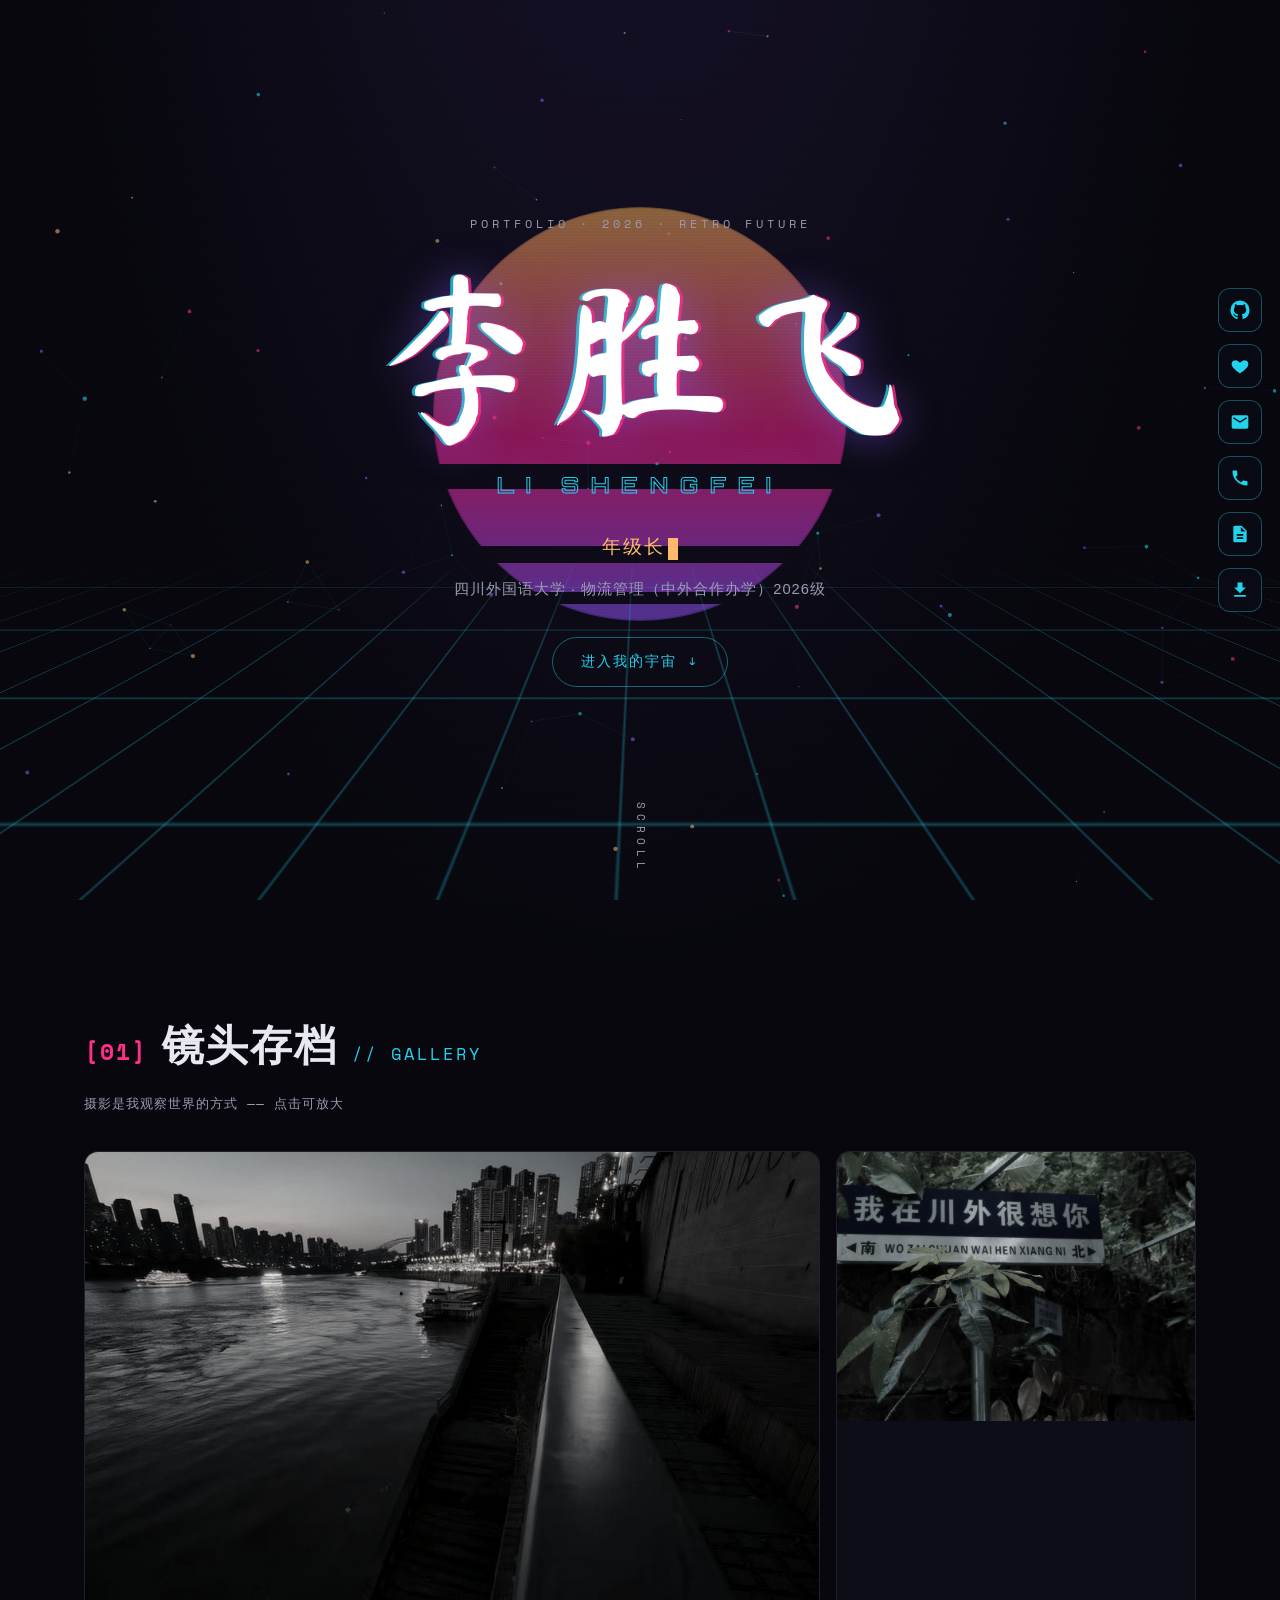
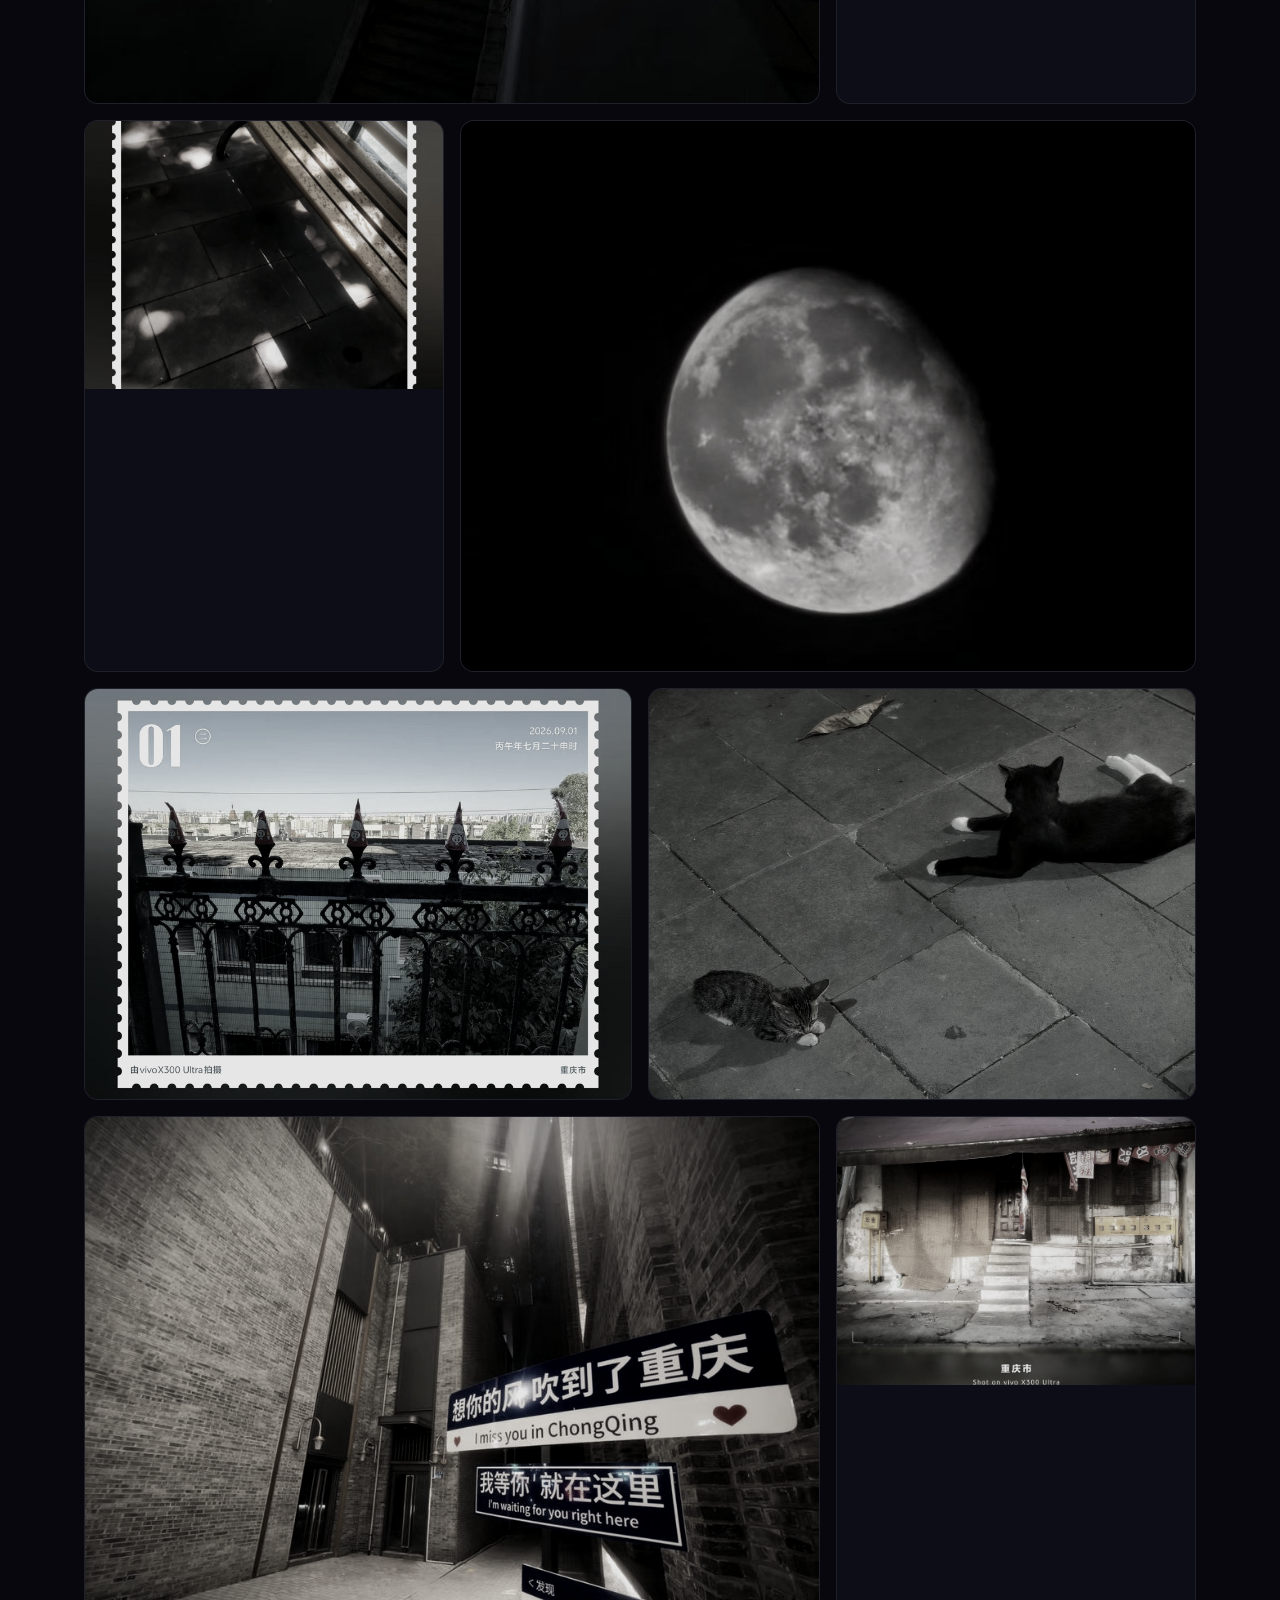
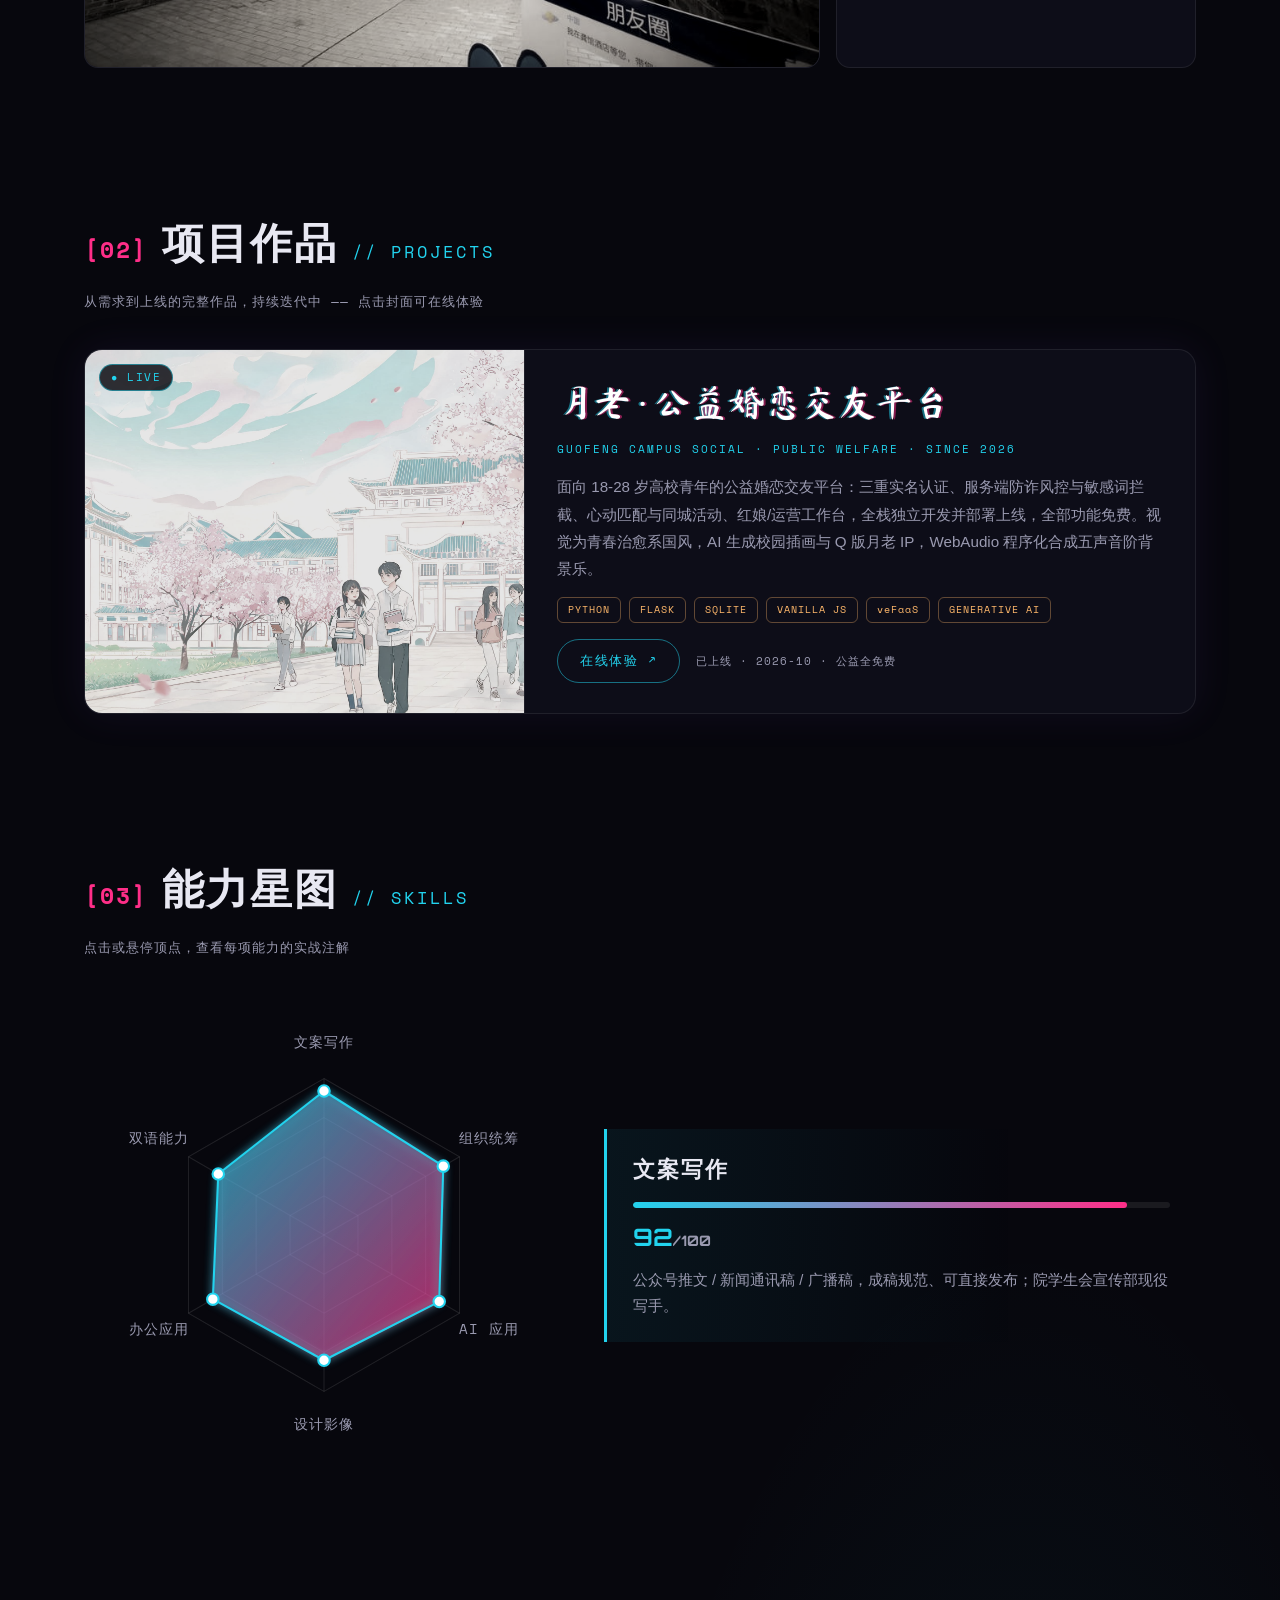
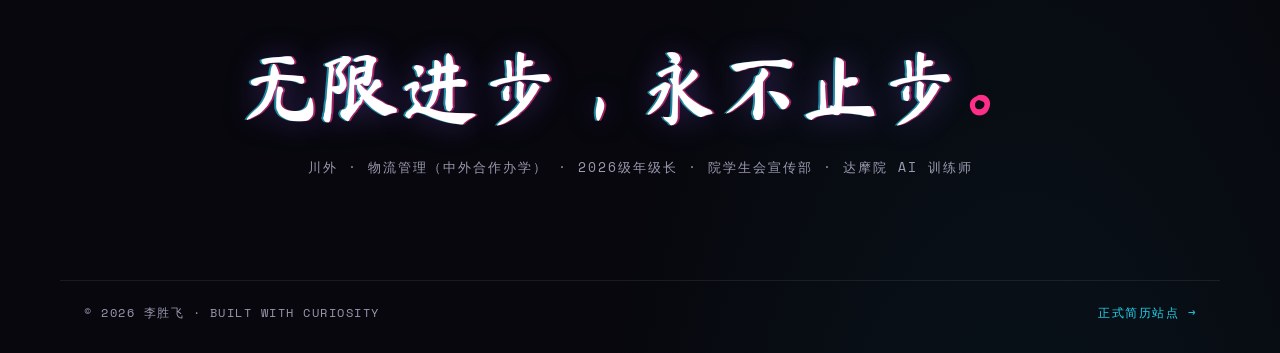
==== commit 839a0602: "新增项目作品板块：月老公益婚恋交友平台（在线体验入口、封面图与悬浮图标）" ====
--- a/index.html
+++ b/index.html
@@ -22,6 +22,10 @@
     <a href="https://github.com/yiuhuinj" target="_blank" rel="noopener" aria-label="GitHub">
       <svg viewBox="0 0 24 24"><path d="M12 .5A11.5 11.5 0 0 0 .5 12c0 5.08 3.29 9.39 7.86 10.91.58.11.79-.25.79-.55v-2.15c-3.2.7-3.87-1.36-3.87-1.36-.53-1.32-1.28-1.68-1.28-1.68-1.05-.71.08-.7.08-.7 1.16.08 1.77 1.19 1.77 1.19 1.03 1.75 2.7 1.25 3.36.95.1-.75.4-1.25.73-1.54-2.55-.29-5.23-1.28-5.23-5.68 0-1.26.45-2.28 1.19-3.09-.12-.29-.52-1.46.11-3.05 0 0 .97-.31 3.17 1.18a11 11 0 0 1 5.78 0c2.2-1.49 3.17-1.18 3.17-1.18.63 1.59.23 2.76.11 3.05.74.81 1.19 1.83 1.19 3.09 0 4.41-2.69 5.38-5.25 5.67.41.36.78 1.05.78 2.12v3.14c0 .3.21.67.8.55A11.5 11.5 0 0 0 23.5 12 11.5 11.5 0 0 0 12 .5z"/></svg>
       <span class="dock-label">GitHub</span>
+    </a>
+    <a href="https://s0q64ctflurf9rhdbck9q.apigateway-cn-beijing.volceapi.com/" target="_blank" rel="noopener" aria-label="月老项目在线体验">
+      <svg viewBox="0 0 24 24"><path d="M12 21s-7-4.5-9.5-9C1 8.5 3 5 6.5 5c2 0 3.5 1 5.5 3 2-2 3.5-3 5.5-3C21 5 23 8.5 21.5 12 19 16.5 12 21 12 21z"/></svg>
+      <span class="dock-label">月老在线体验</span>
     </a>
     <a href="mailto:3859219414@qq.com" aria-label="邮箱">
       <svg viewBox="0 0 24 24"><path d="M20 4H4a2 2 0 0 0-2 2v12a2 2 0 0 0 2 2h16a2 2 0 0 0 2-2V6a2 2 0 0 0-2-2zm0 4-8 5-8-5V6l8 5 8-5v2z"/></svg>
@@ -77,9 +81,34 @@
       </div>
     </section>
 
+    <!-- ================= 项目作品 ================= -->
+    <section id="projects" class="section">
+      <h2 class="sec-title reveal"><span class="sec-no">[02]</span>项目作品<span class="sec-en">// PROJECTS</span></h2>
+      <p class="sec-note reveal" style="--i:1">从需求到上线的完整作品，持续迭代中 —— 点击封面可在线体验</p>
+
+      <article class="project-card reveal" style="--i:2">
+        <a class="proj-cover" href="https://s0q64ctflurf9rhdbck9q.apigateway-cn-beijing.volceapi.com/" target="_blank" rel="noopener" aria-label="在线体验月老公益婚恋交友平台">
+          <img src="proj-yuelao.jpg" alt="月老平台首页国风校园插画" loading="lazy" />
+          <span class="proj-live">● LIVE</span>
+        </a>
+        <div class="proj-body">
+          <h3 class="proj-name">月老 · 公益婚恋交友平台</h3>
+          <p class="proj-sub">GUOFENG CAMPUS SOCIAL · PUBLIC WELFARE · SINCE 2026</p>
+          <p class="proj-desc">面向 18-28 岁高校青年的公益婚恋交友平台：三重实名认证、服务端防诈风控与敏感词拦截、心动匹配与同城活动、红娘/运营工作台，全栈独立开发并部署上线，全部功能免费。视觉为青春治愈系国风，AI 生成校园插画与 Q 版月老 IP，WebAudio 程序化合成五声音阶背景乐。</p>
+          <ul class="proj-tags">
+            <li>PYTHON</li><li>FLASK</li><li>SQLITE</li><li>VANILLA JS</li><li>veFaaS</li><li>GENERATIVE AI</li>
+          </ul>
+          <div class="proj-links">
+            <a class="btn-ghost" href="https://s0q64ctflurf9rhdbck9q.apigateway-cn-beijing.volceapi.com/" target="_blank" rel="noopener">在线体验 ↗</a>
+            <span class="proj-status">已上线 · 2026-10 · 公益全免费</span>
+          </div>
+        </div>
+      </article>
+    </section>
+
     <!-- ================= 技能雷达 ================= -->
     <section id="skills" class="section">
-      <h2 class="sec-title reveal"><span class="sec-no">[02]</span>能力星图<span class="sec-en">// SKILLS</span></h2>
+      <h2 class="sec-title reveal"><span class="sec-no">[03]</span>能力星图<span class="sec-en">// SKILLS</span></h2>
       <p class="sec-note reveal" style="--i:1">点击或悬停顶点，查看每项能力的实战注解</p>
 
       <div class="skills-wrap">
--- a/styles.css
+++ b/styles.css
@@ -404,6 +404,137 @@
 .g-item:hover figcaption { opacity: 1; transform: none; }
 
 /* ============================================================
+   项目作品
+   ============================================================ */
+.project-card {
+  display: grid;
+  grid-template-columns: minmax(280px, 440px) 1fr;
+  margin-top: 36px;
+  border: 1px solid var(--line);
+  border-radius: 18px;
+  overflow: hidden;
+  background: var(--bg-2);
+  box-shadow: 0 0 40px rgba(139, 92, 246, 0.08);
+  transition: border-color 0.35s, box-shadow 0.35s;
+}
+.project-card:hover {
+  border-color: rgba(34, 211, 238, 0.45);
+  box-shadow: 0 0 48px rgba(34, 211, 238, 0.14);
+}
+.proj-cover {
+  position: relative;
+  display: block;
+  overflow: hidden;
+  border-right: 1px solid var(--line);
+}
+.proj-cover img {
+  display: block;
+  width: 100%;
+  height: 100%;
+  min-height: 280px;
+  object-fit: cover;
+  filter: grayscale(0.55) contrast(1.05) brightness(0.9);
+  transition: filter 0.45s var(--ease-out-quart), transform 0.45s var(--ease-out-quart);
+}
+.project-card:hover .proj-cover img {
+  filter: grayscale(0) contrast(1) brightness(1);
+  transform: scale(1.03);
+}
+.proj-live {
+  position: absolute;
+  top: 14px;
+  left: 14px;
+  font-family: var(--font-mono);
+  font-size: 0.66rem;
+  letter-spacing: 1.5px;
+  color: var(--cyan);
+  background: rgba(7, 7, 13, 0.82);
+  border: 1px solid rgba(34, 211, 238, 0.5);
+  padding: 3px 11px;
+  border-radius: 999px;
+  animation: pulseLive 2.2s ease-in-out infinite;
+}
+@keyframes pulseLive {
+  0%, 100% { opacity: 1; }
+  50% { opacity: 0.55; }
+}
+.proj-body {
+  display: flex;
+  flex-direction: column;
+  gap: 14px;
+  padding: 30px 32px;
+}
+.proj-name {
+  font-family: var(--font-hand);
+  font-size: clamp(1.7rem, 3vw, 2.3rem);
+  font-weight: 400;
+  line-height: 1.25;
+  color: #fff;
+  text-shadow: 2px 0 0 rgba(255, 46, 136, 0.5), -2px 0 0 rgba(34, 211, 238, 0.5);
+}
+.proj-sub {
+  font-family: var(--font-mono);
+  font-size: 0.68rem;
+  letter-spacing: 2px;
+  color: var(--cyan);
+}
+.proj-desc {
+  font-size: 0.95rem;
+  line-height: 1.8;
+  color: var(--mute);
+}
+.proj-tags {
+  list-style: none;
+  display: flex;
+  flex-wrap: wrap;
+  gap: 8px;
+}
+.proj-tags li {
+  font-family: var(--font-mono);
+  font-size: 0.64rem;
+  letter-spacing: 1px;
+  color: var(--amber);
+  border: 1px solid rgba(255, 184, 107, 0.35);
+  padding: 3px 10px;
+  border-radius: 6px;
+}
+.proj-links {
+  display: flex;
+  align-items: center;
+  gap: 16px;
+  flex-wrap: wrap;
+  margin-top: 2px;
+}
+.btn-ghost {
+  font-family: var(--font-mono);
+  font-size: 0.8rem;
+  letter-spacing: 1.5px;
+  color: var(--cyan);
+  border: 1px solid rgba(34, 211, 238, 0.5);
+  padding: 10px 22px;
+  border-radius: 999px;
+  text-decoration: none;
+  transition: color 0.25s, border-color 0.25s, box-shadow 0.25s, transform 0.25s var(--ease-out-quart);
+}
+.btn-ghost:hover, .btn-ghost:focus-visible {
+  color: #fff;
+  border-color: var(--magenta);
+  box-shadow: 0 0 22px rgba(255, 46, 136, 0.35);
+  transform: translateY(-2px);
+}
+.proj-status {
+  font-family: var(--font-mono);
+  font-size: 0.7rem;
+  letter-spacing: 1px;
+  color: var(--mute);
+}
+@media (max-width: 900px) {
+  .project-card { grid-template-columns: 1fr; }
+  .proj-cover { border-right: none; border-bottom: 1px solid var(--line); }
+  .proj-cover img { min-height: 200px; max-height: 300px; }
+}
+
+/* ============================================================
    技能雷达
    ============================================================ */
 .skills-wrap {
@@ -591,6 +722,8 @@
   .has-js .reveal { opacity: 1; transform: none; transition: none; }
   .radar-poly { transform: scale(1); transition: none; }
   .g-item img, .g-item figcaption, .social-dock a, .hero-cta { transition: none; }
+  .proj-live { animation: none; }
+  .proj-cover img, .project-card, .btn-ghost { transition: none; }
 }
 
 /* 无 JS 时的静态星点背景（粒子由 JS 生成，无 JS 给兜底） */
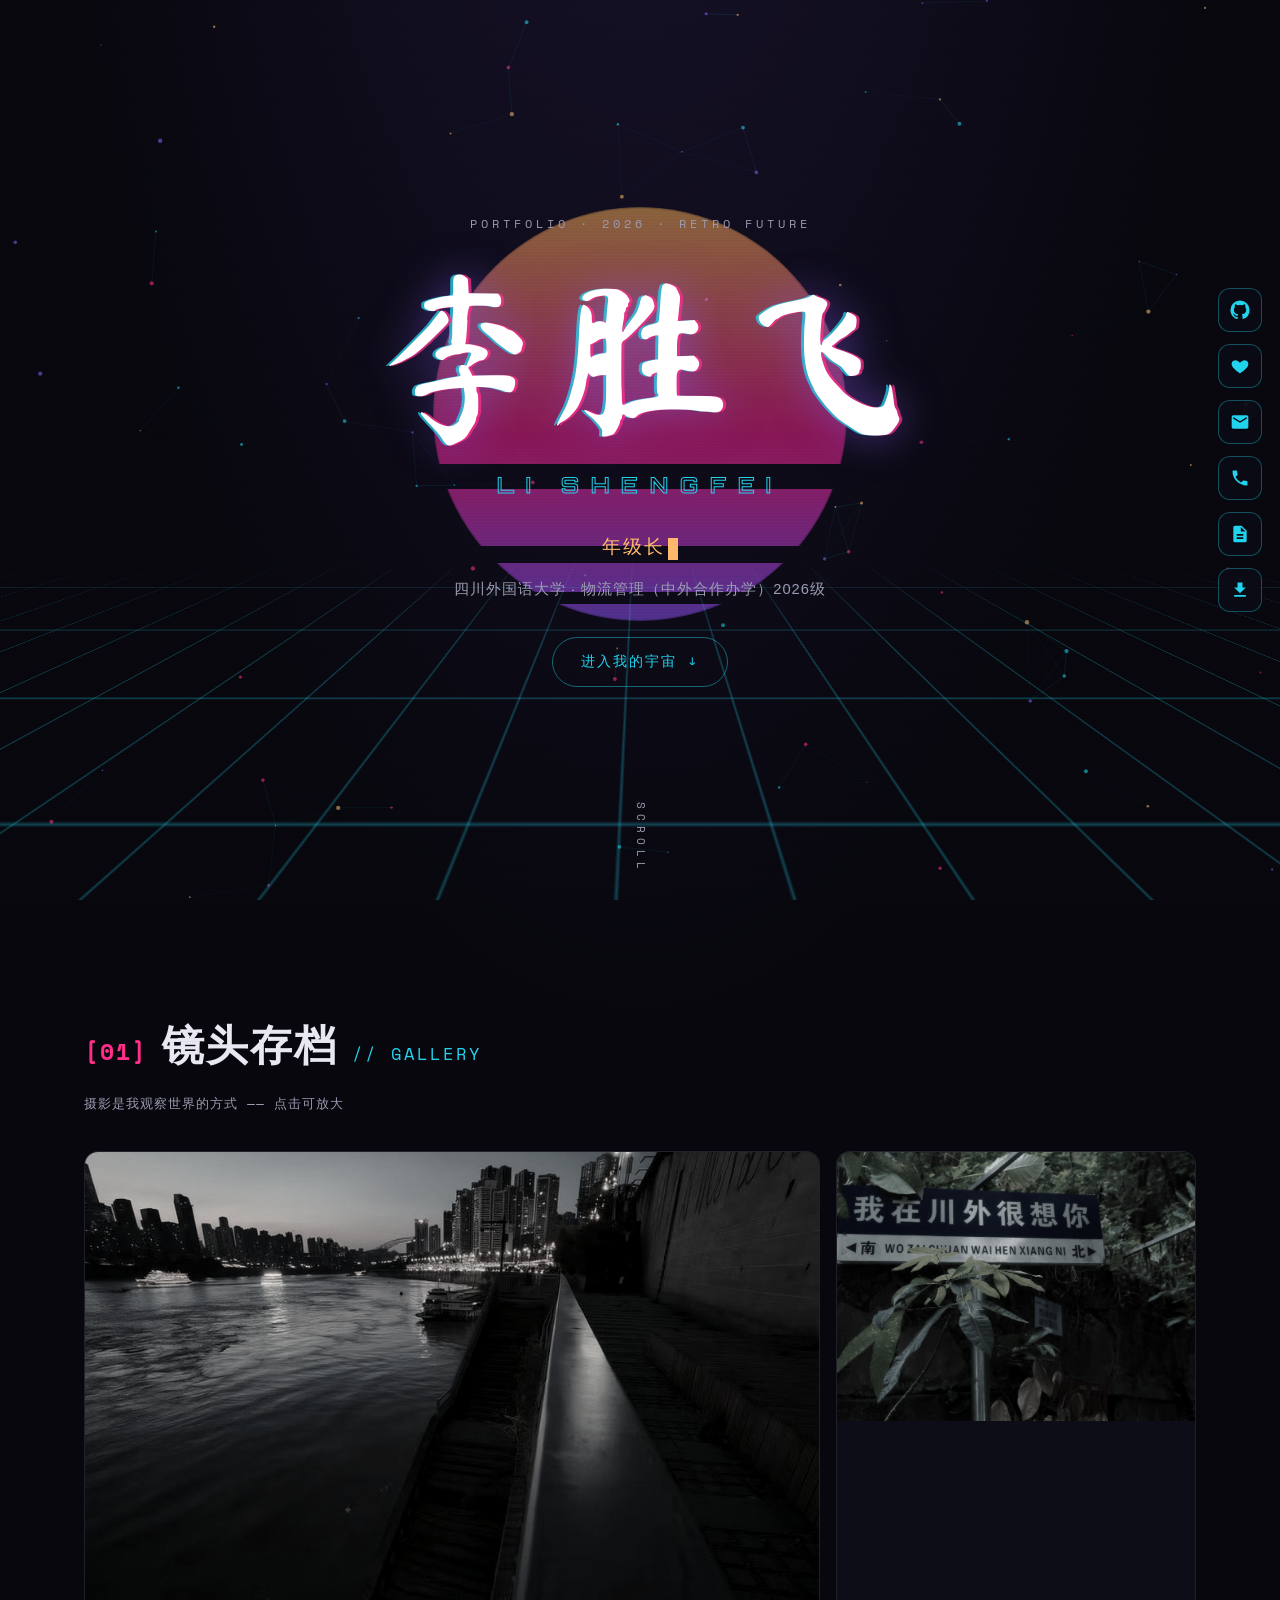
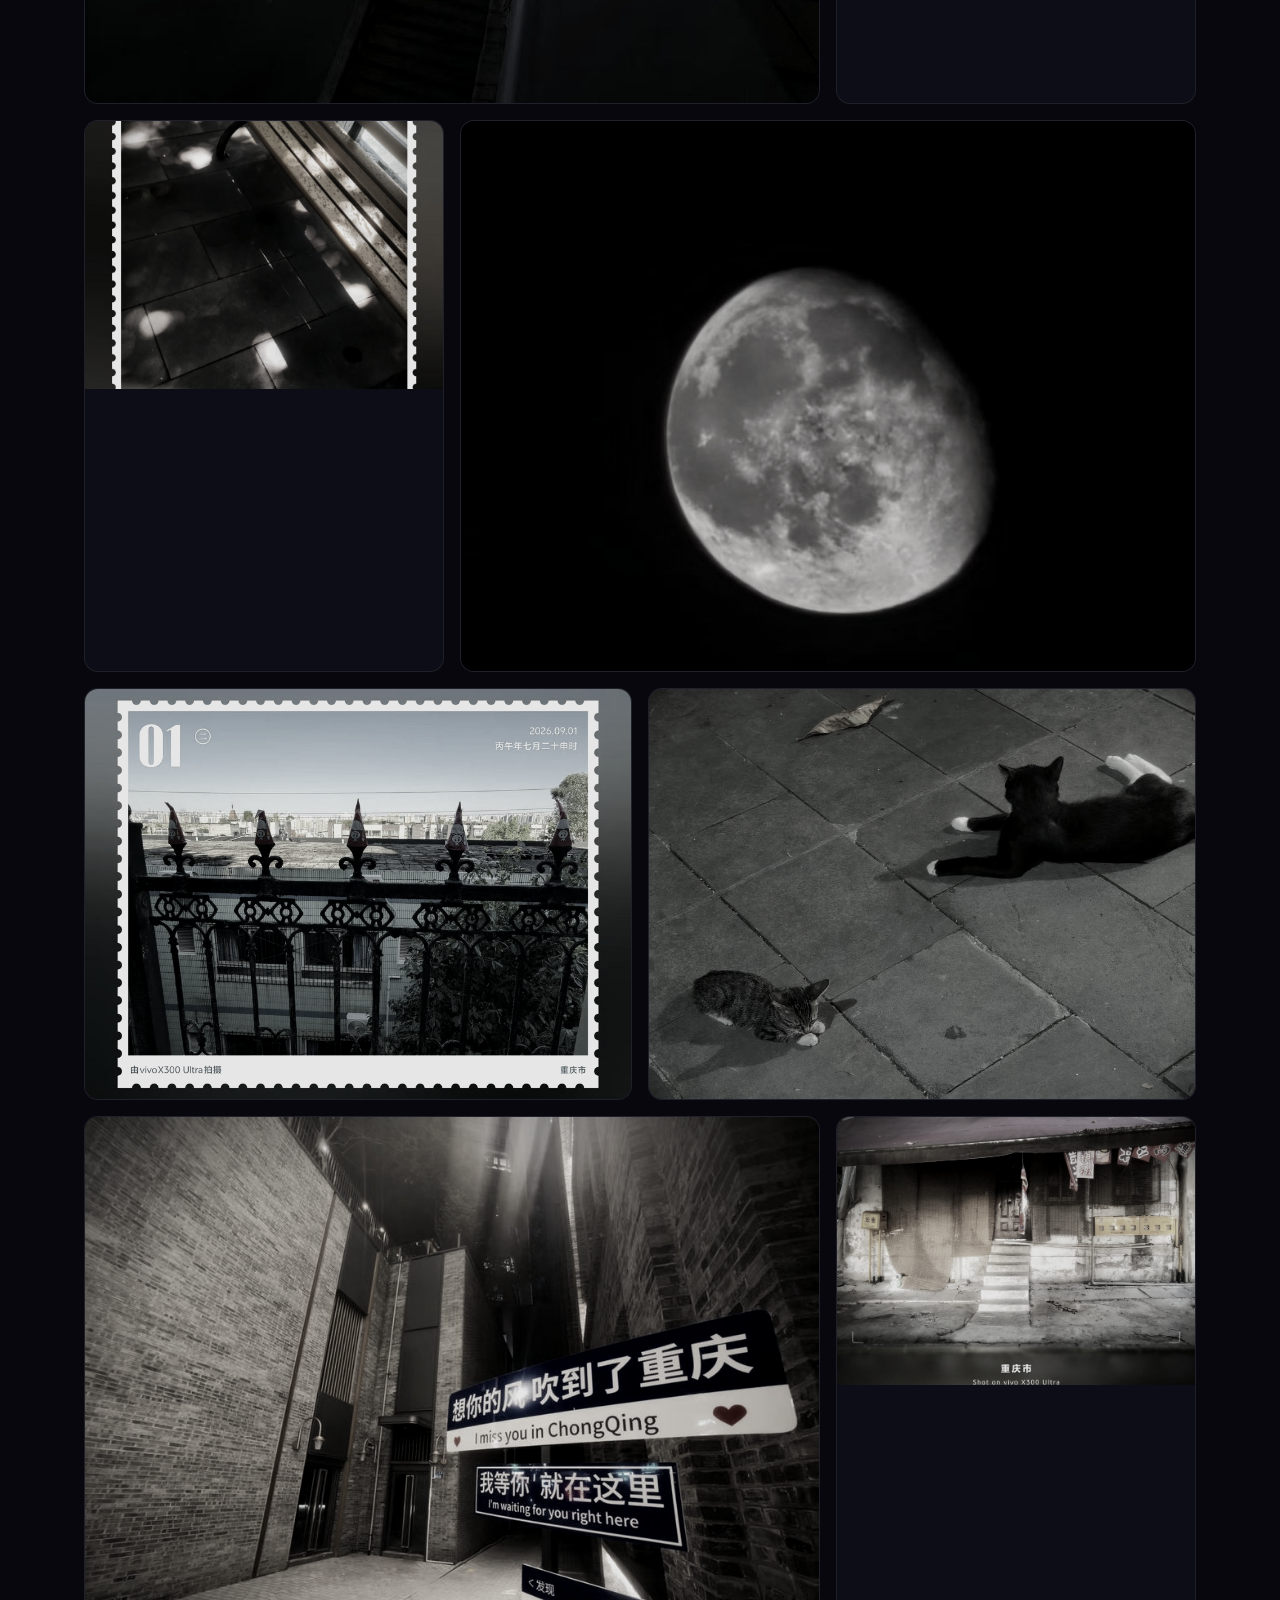
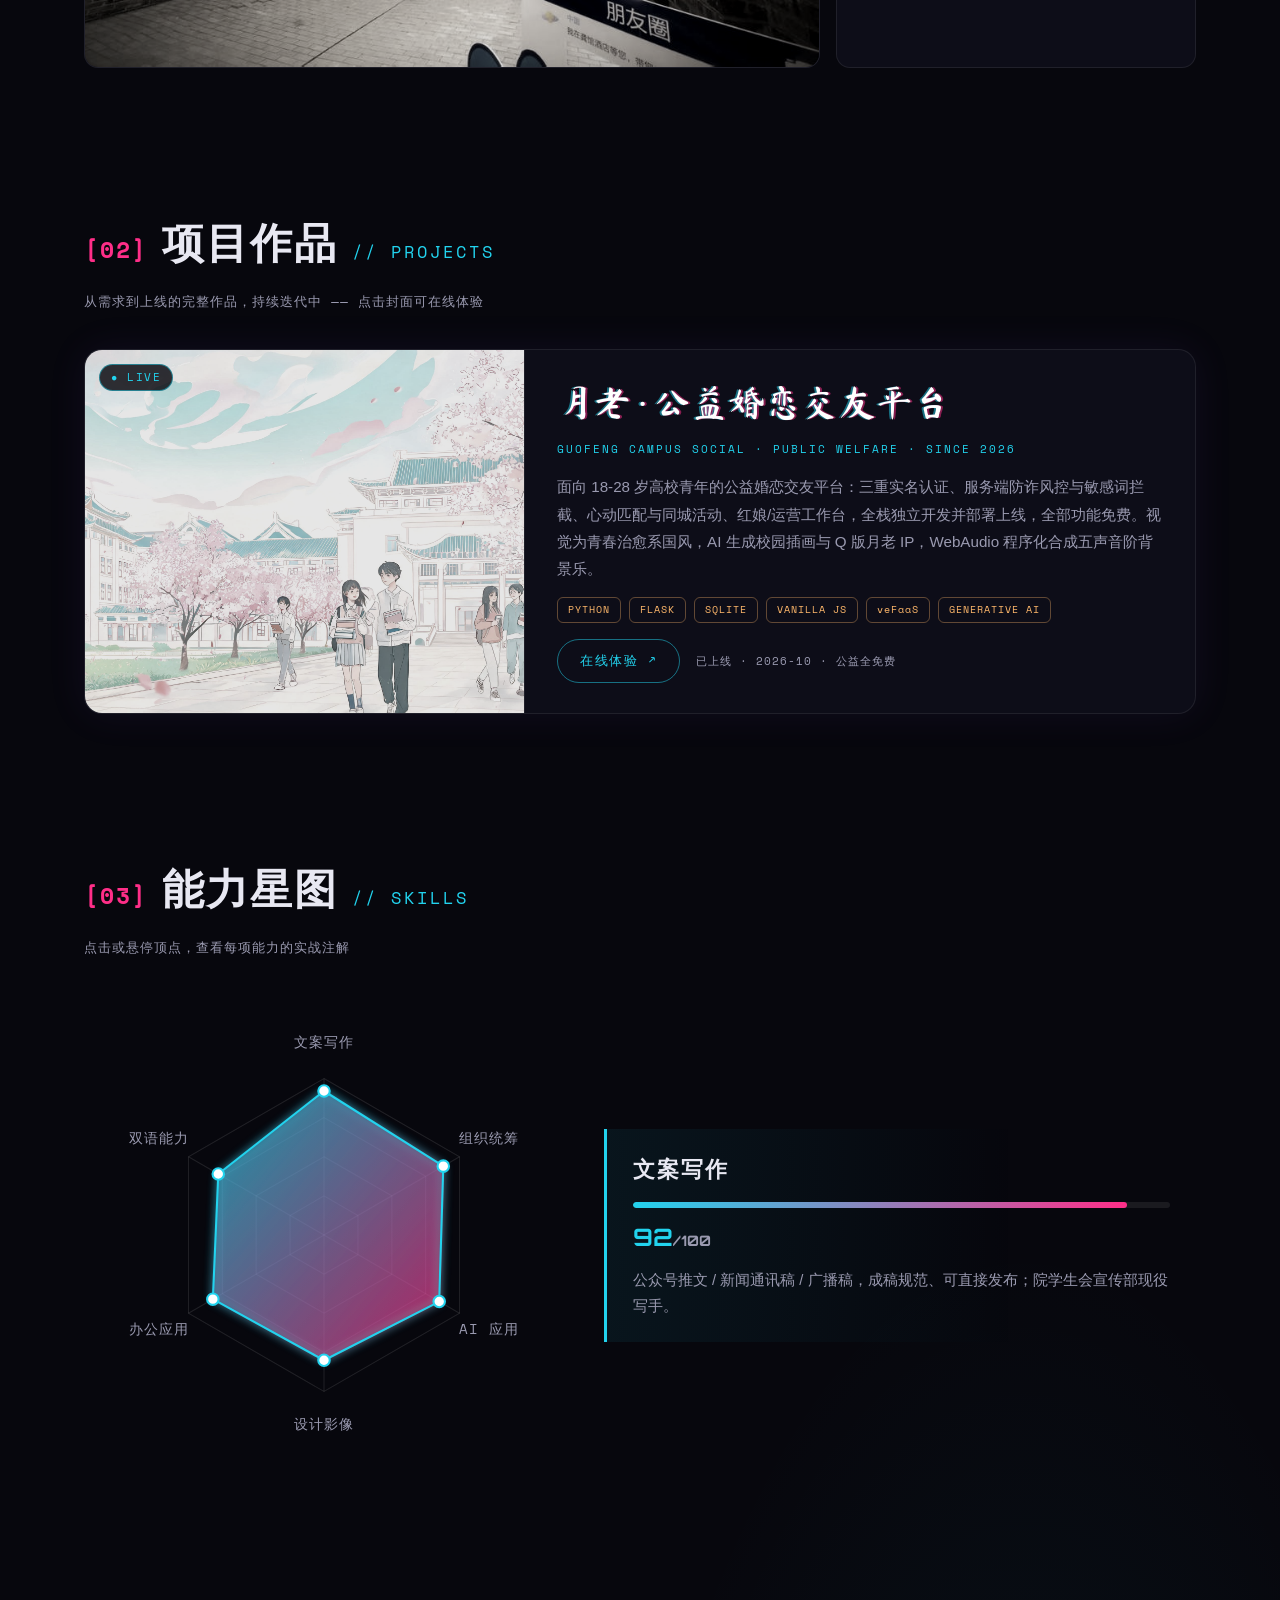
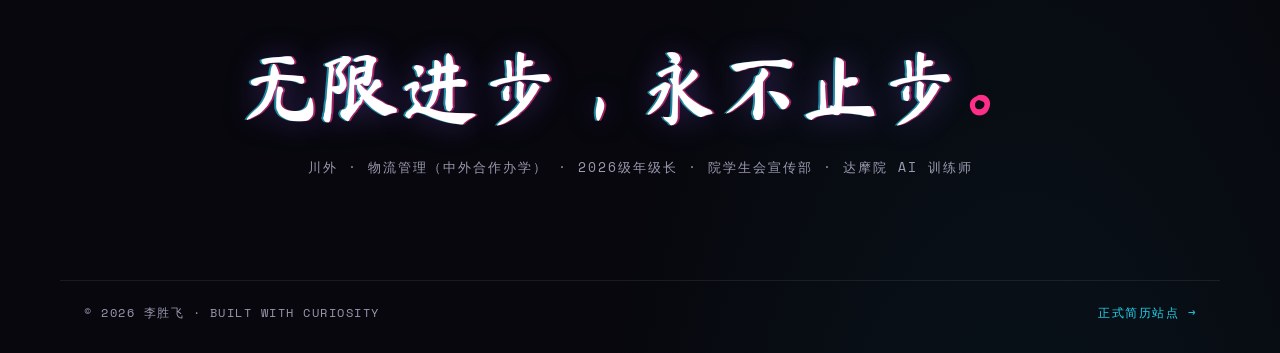
==== commit e42eb799: "?????? yuelao.html ???(?????)" ====
--- a/index.html
+++ b/index.html
@@ -23,7 +23,7 @@
       <svg viewBox="0 0 24 24"><path d="M12 .5A11.5 11.5 0 0 0 .5 12c0 5.08 3.29 9.39 7.86 10.91.58.11.79-.25.79-.55v-2.15c-3.2.7-3.87-1.36-3.87-1.36-.53-1.32-1.28-1.68-1.28-1.68-1.05-.71.08-.7.08-.7 1.16.08 1.77 1.19 1.77 1.19 1.03 1.75 2.7 1.25 3.36.95.1-.75.4-1.25.73-1.54-2.55-.29-5.23-1.28-5.23-5.68 0-1.26.45-2.28 1.19-3.09-.12-.29-.52-1.46.11-3.05 0 0 .97-.31 3.17 1.18a11 11 0 0 1 5.78 0c2.2-1.49 3.17-1.18 3.17-1.18.63 1.59.23 2.76.11 3.05.74.81 1.19 1.83 1.19 3.09 0 4.41-2.69 5.38-5.25 5.67.41.36.78 1.05.78 2.12v3.14c0 .3.21.67.8.55A11.5 11.5 0 0 0 23.5 12 11.5 11.5 0 0 0 12 .5z"/></svg>
       <span class="dock-label">GitHub</span>
     </a>
-    <a href="https://s0q64ctflurf9rhdbck9q.apigateway-cn-beijing.volceapi.com/" target="_blank" rel="noopener" aria-label="月老项目在线体验">
+    <a href="yuelao.html" target="_blank" rel="noopener" aria-label="月老项目在线体验">
       <svg viewBox="0 0 24 24"><path d="M12 21s-7-4.5-9.5-9C1 8.5 3 5 6.5 5c2 0 3.5 1 5.5 3 2-2 3.5-3 5.5-3C21 5 23 8.5 21.5 12 19 16.5 12 21 12 21z"/></svg>
       <span class="dock-label">月老在线体验</span>
     </a>
@@ -87,7 +87,7 @@
       <p class="sec-note reveal" style="--i:1">从需求到上线的完整作品，持续迭代中 —— 点击封面可在线体验</p>
 
       <article class="project-card reveal" style="--i:2">
-        <a class="proj-cover" href="https://s0q64ctflurf9rhdbck9q.apigateway-cn-beijing.volceapi.com/" target="_blank" rel="noopener" aria-label="在线体验月老公益婚恋交友平台">
+        <a class="proj-cover" href="yuelao.html" target="_blank" rel="noopener" aria-label="在线体验月老公益婚恋交友平台">
           <img src="proj-yuelao.jpg" alt="月老平台首页国风校园插画" loading="lazy" />
           <span class="proj-live">● LIVE</span>
         </a>
@@ -99,7 +99,7 @@
             <li>PYTHON</li><li>FLASK</li><li>SQLITE</li><li>VANILLA JS</li><li>veFaaS</li><li>GENERATIVE AI</li>
           </ul>
           <div class="proj-links">
-            <a class="btn-ghost" href="https://s0q64ctflurf9rhdbck9q.apigateway-cn-beijing.volceapi.com/" target="_blank" rel="noopener">在线体验 ↗</a>
+            <a class="btn-ghost" href="yuelao.html" target="_blank" rel="noopener">在线体验 ↗</a>
             <span class="proj-status">已上线 · 2026-10 · 公益全免费</span>
           </div>
         </div>
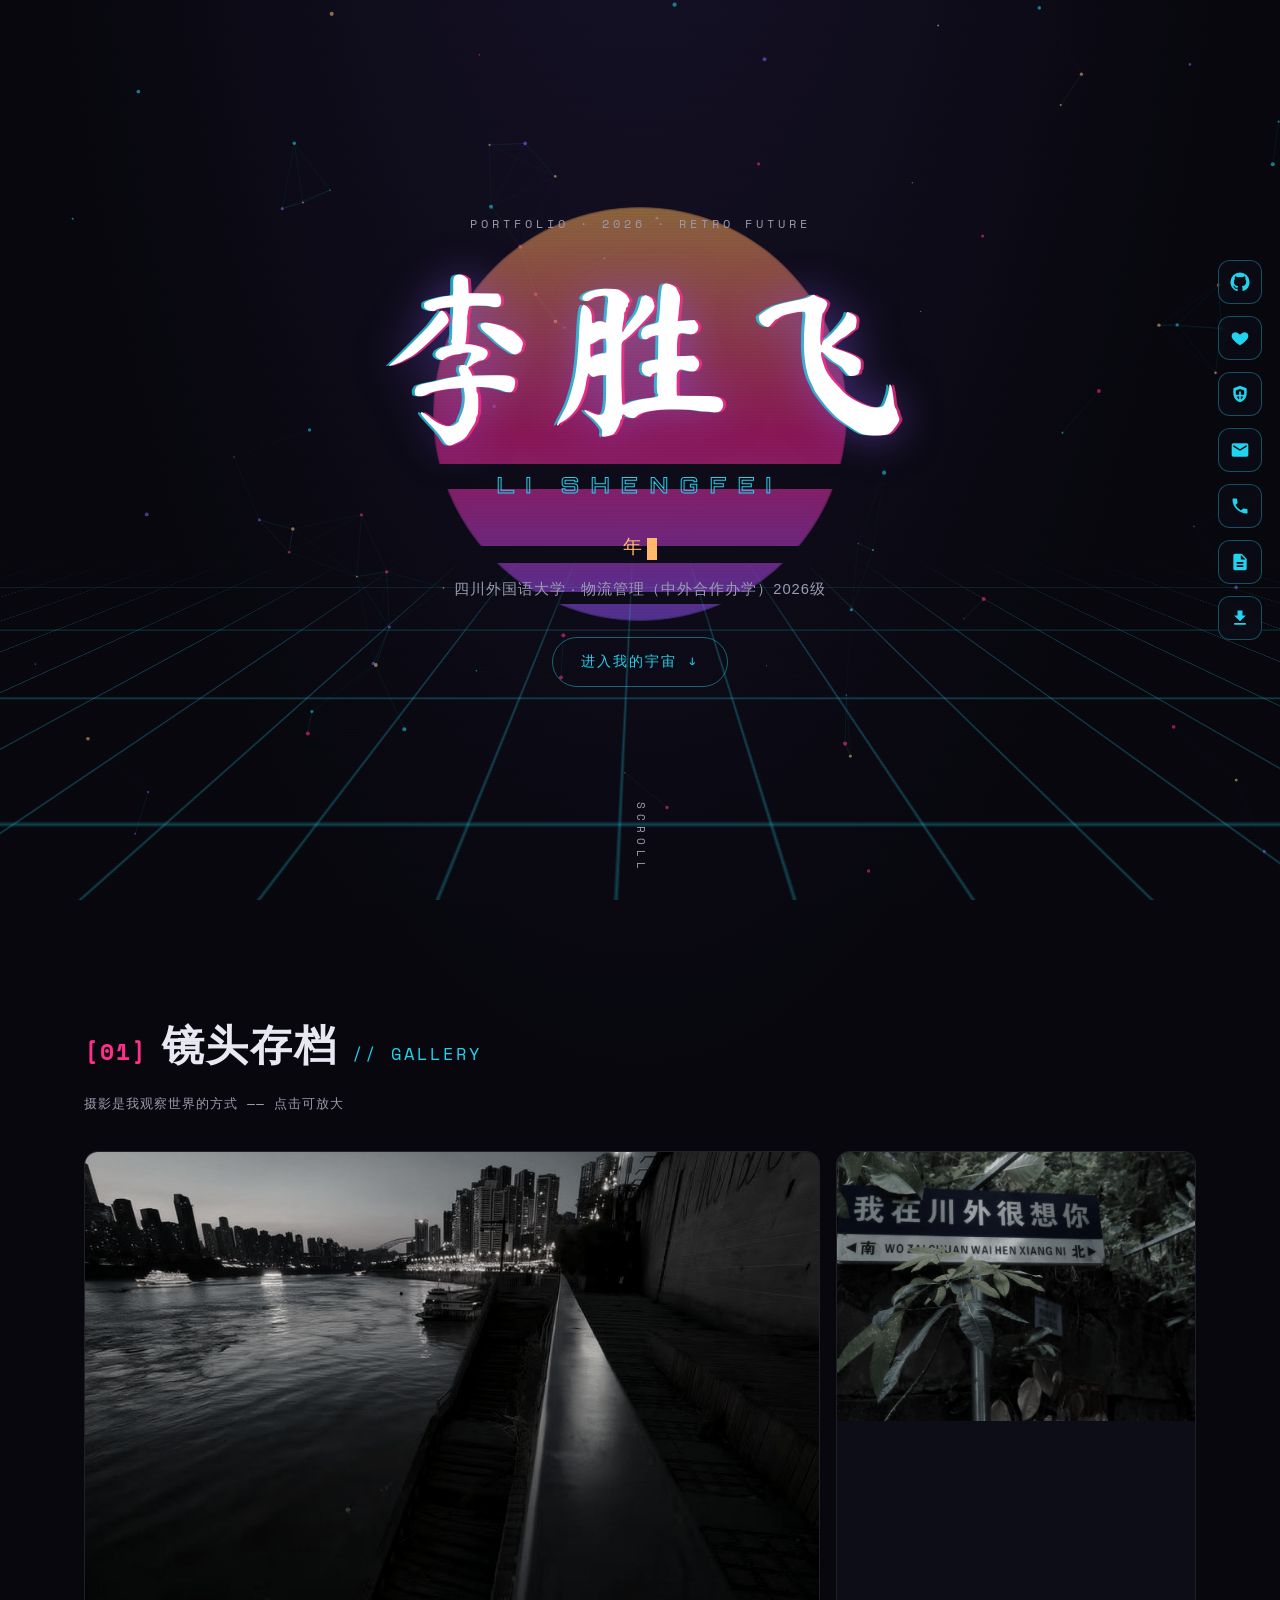
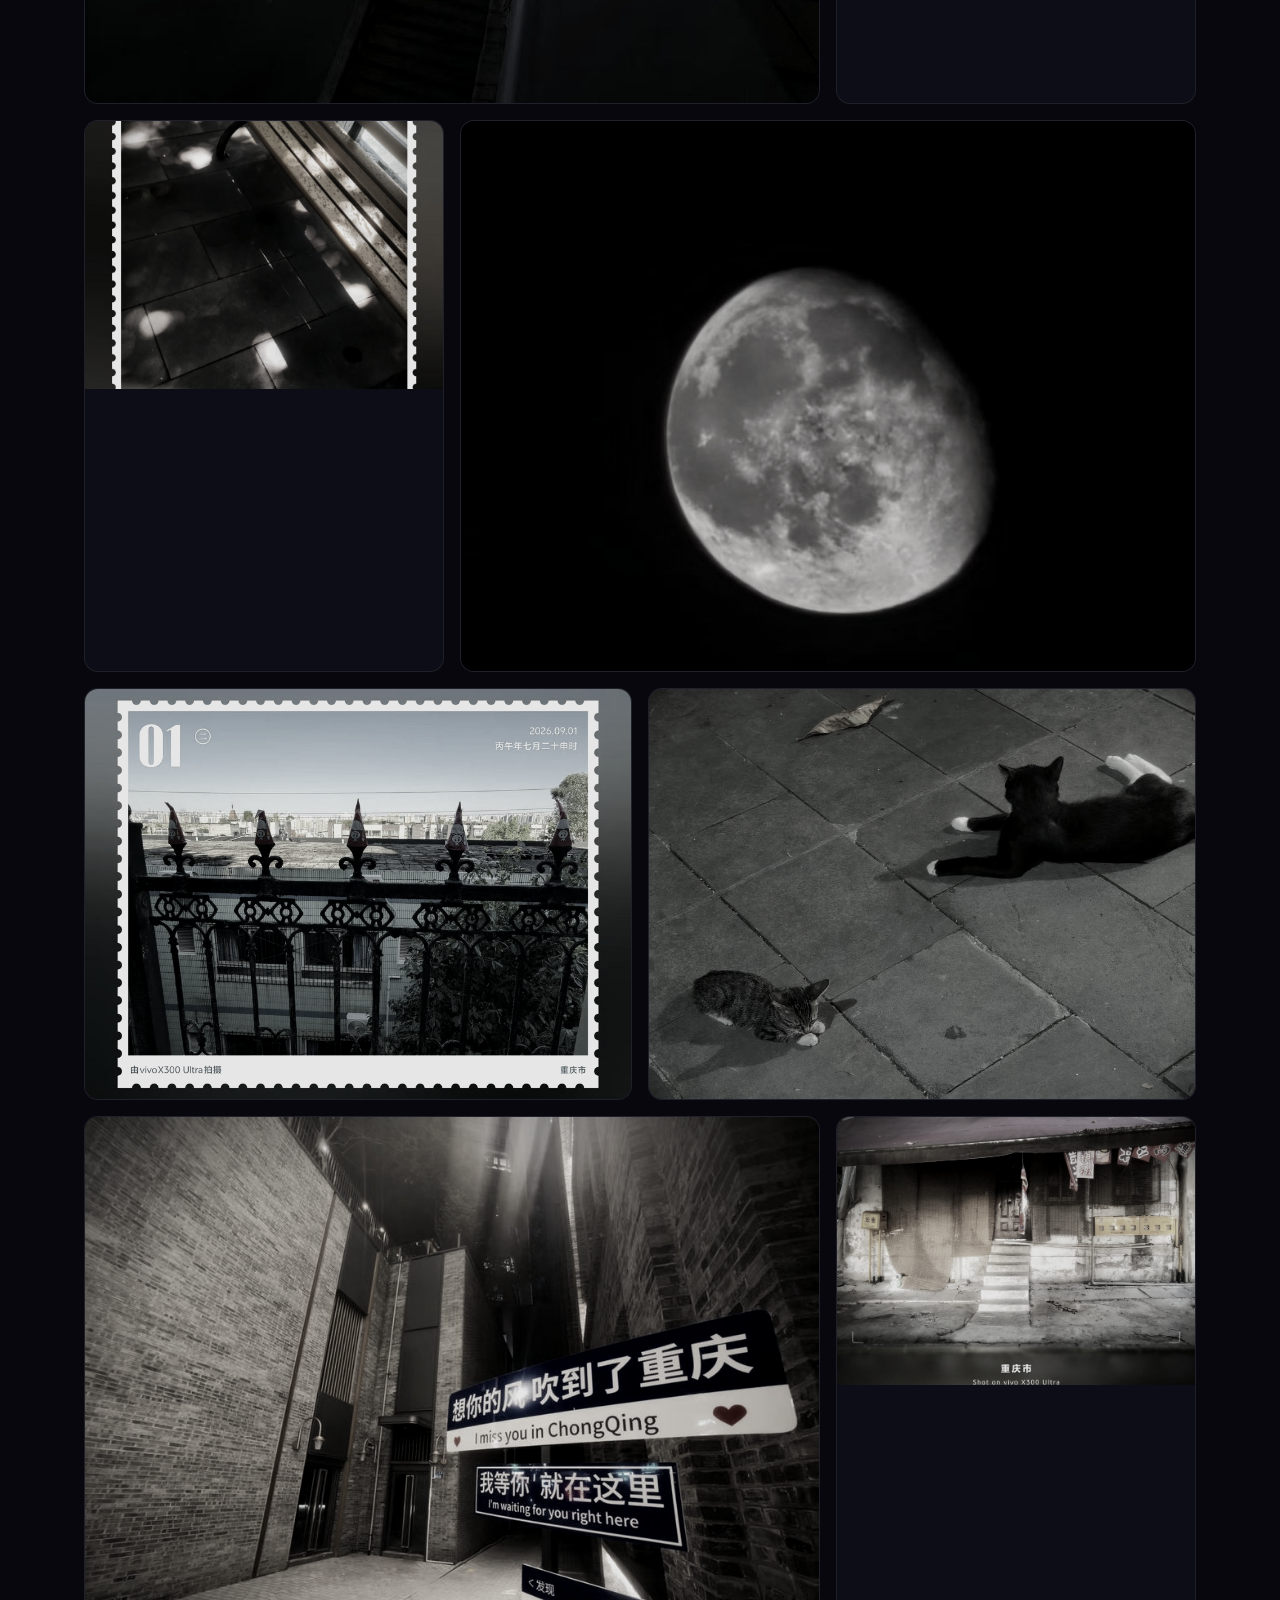
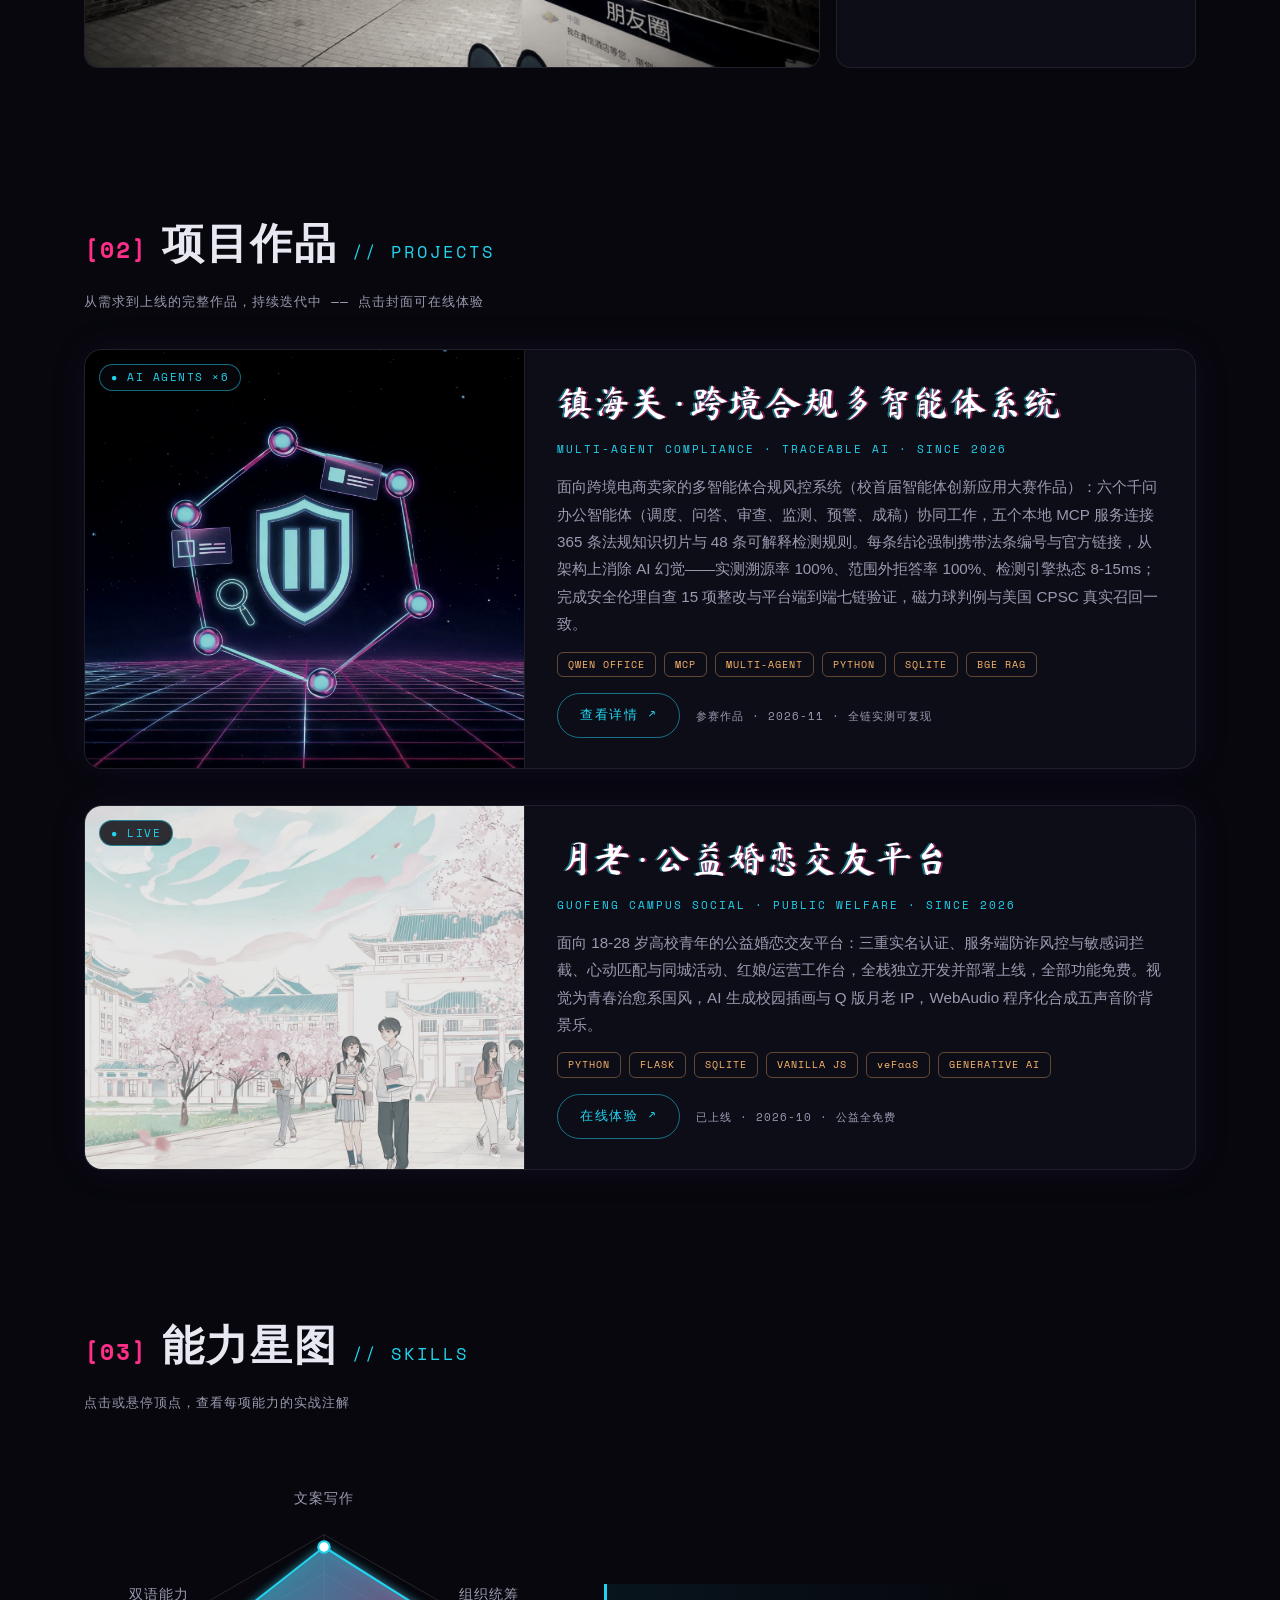
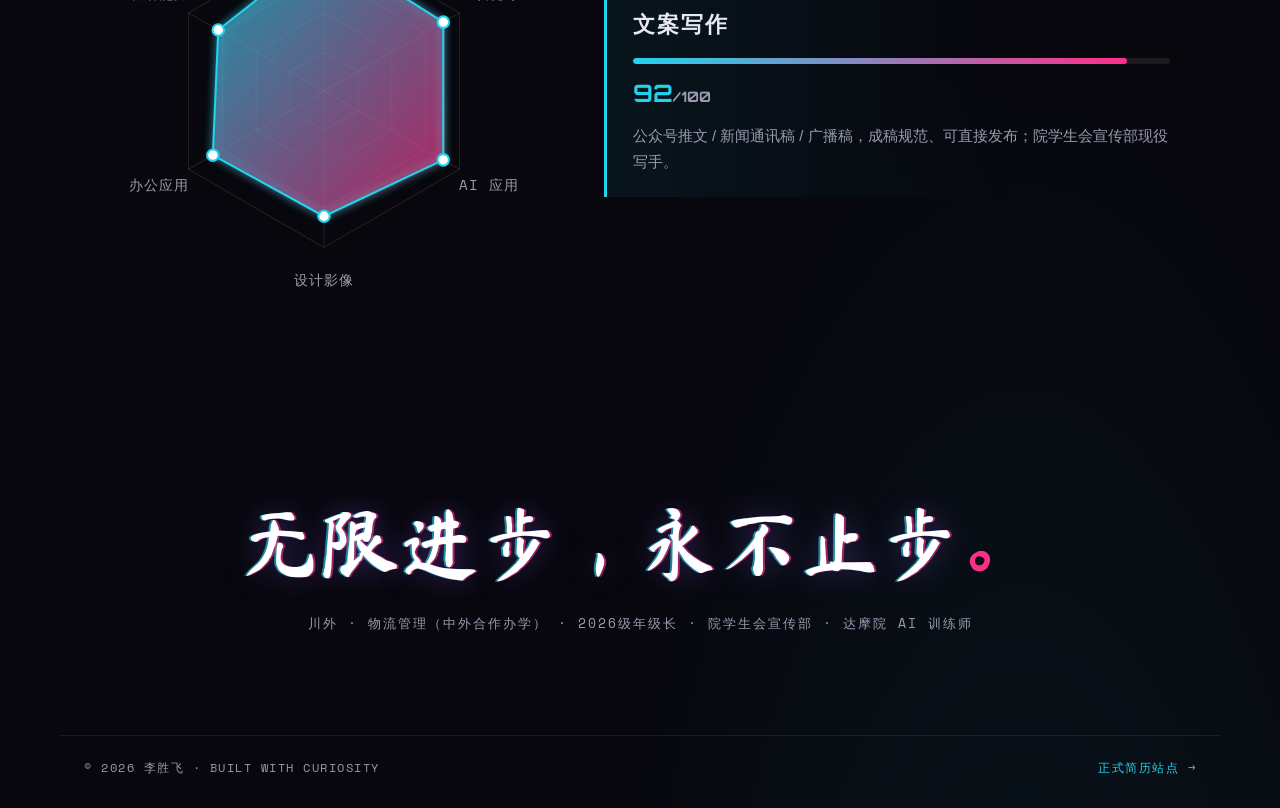
==== commit bc46a870: "Deploy updated site to repo root (zhenhaiguan project, 404, favicon, SEO, compressed images)" ====
--- a/index.html
+++ b/index.html
@@ -10,6 +10,21 @@
   <link rel="preconnect" href="https://fonts.gstatic.com" crossorigin />
   <link href="https://fonts.googleapis.com/css2?family=Ma+Shan+Zheng&family=Orbitron:wght@500;700;900&family=Space+Mono:wght@400;700&display=swap" rel="stylesheet" />
   <link rel="stylesheet" href="styles.css" />
+  <link rel="icon" href="data:image/svg+xml,%3Csvg xmlns='http://www.w3.org/2000/svg' viewBox='0 0 64 64'%3E%3Crect width='64' height='64' rx='12' fill='%2307111E'/%3E%3Cpath d='M32 8 52 16v14c0 12-8.5 21.5-20 26C20.5 51.5 12 42 12 30V16z' fill='none' stroke='%2322d3ee' stroke-width='4'/%3E%3Ccircle cx='32' cy='30' r='7' fill='%23ff2e88'/%3E%3C/svg%3E" />
+  <meta property="og:type" content="website" />
+  <meta property="og:title" content="李胜飞 · RETRO FUTURE" />
+  <meta property="og:description" content="李胜飞的个人作品集：写作 / 组织 / AI 应用 / 影像 / 多智能体项目" />
+  <meta property="og:image" content="https://yiuhuinj.github.io/proj-zhenhaiguan.jpg" />
+  <meta property="og:url" content="https://yiuhuinj.github.io/" />
+  <meta name="twitter:card" content="summary_large_image" />
+  <script type="application/ld+json">
+  {"@context":"https://schema.org","@type":"Person","name":"李胜飞","alternateName":"LI SHENGFEI",
+   "url":"https://yiuhuinj.github.io/","email":"mailto:3859219414@qq.com","telephone":"+86-18532075677",
+   "affiliation":{"@type":"College","name":"四川外国语大学"},
+   "jobTitle":"学生 · 2026级年级长",
+   "knowsAbout":["文案写作","组织统筹","AI 应用","摄影","多智能体系统","跨境电商合规"],
+   "sameAs":["https://github.com/yiuhuinj"]}
+  </script>
 </head>
 <body>
 
@@ -27,6 +42,10 @@
       <svg viewBox="0 0 24 24"><path d="M12 21s-7-4.5-9.5-9C1 8.5 3 5 6.5 5c2 0 3.5 1 5.5 3 2-2 3.5-3 5.5-3C21 5 23 8.5 21.5 12 19 16.5 12 21 12 21z"/></svg>
       <span class="dock-label">月老在线体验</span>
     </a>
+    <a href="zhenhaiguan.html" target="_blank" rel="noopener" aria-label="镇海关多智能体项目详情">
+      <svg viewBox="0 0 24 24"><path d="M12 2 4 5v6c0 5 3.4 9.4 8 11 4.6-1.6 8-6 8-11V5l-8-3zm0 4 5 1.9v3.1c0 3.6-2.2 6.8-5 8-2.8-1.2-5-4.4-5-8V7.9L12 6zm-1 3v4H7v2h4v4h2v-4h4v-2h-4V9h-2z"/></svg>
+      <span class="dock-label">镇海关智能体</span>
+    </a>
     <a href="mailto:3859219414@qq.com" aria-label="邮箱">
       <svg viewBox="0 0 24 24"><path d="M20 4H4a2 2 0 0 0-2 2v12a2 2 0 0 0 2 2h16a2 2 0 0 0 2-2V6a2 2 0 0 0-2-2zm0 4-8 5-8-5V6l8 5 8-5v2z"/></svg>
       <span class="dock-label">3859219414@qq.com</span>
@@ -39,7 +58,7 @@
       <svg viewBox="0 0 24 24"><path d="M14 2H6a2 2 0 0 0-2 2v16a2 2 0 0 0 2 2h12a2 2 0 0 0 2-2V8l-6-6zm2 16H8v-2h8v2zm0-4H8v-2h8v2zm-3-5V3.5L18.5 9H13z"/></svg>
       <span class="dock-label">正式简历</span>
     </a>
-    <a href="classic/2026级物流管理新生简历.pdf" download="2026级物流管理新生简历.pdf" aria-label="下载 PDF 简历">
+    <a href="classic/李胜飞_简历_川外物流管理.pdf" download="李胜飞_简历_川外物流管理.pdf" aria-label="下载 PDF 简历">
       <svg viewBox="0 0 24 24"><path d="M19 9h-4V3H9v6H5l7 7 7-7zM5 18v2h14v-2H5z"/></svg>
       <span class="dock-label">下载 PDF 简历</span>
     </a>
@@ -87,6 +106,25 @@
       <p class="sec-note reveal" style="--i:1">从需求到上线的完整作品，持续迭代中 —— 点击封面可在线体验</p>
 
       <article class="project-card reveal" style="--i:2">
+        <a class="proj-cover" href="zhenhaiguan.html" target="_blank" rel="noopener" aria-label="查看镇海关多智能体合规风控系统详情">
+          <img src="proj-zhenhaiguan.jpg" alt="镇海关多智能体系统复古未来风概念图：霓虹海关盾牌与六个互联智能体节点" loading="lazy" />
+          <span class="proj-live">● AI AGENTS ×6</span>
+        </a>
+        <div class="proj-body">
+          <h3 class="proj-name">镇海关 · 跨境合规多智能体系统</h3>
+          <p class="proj-sub">MULTI-AGENT COMPLIANCE · TRACEABLE AI · SINCE 2026</p>
+          <p class="proj-desc">面向跨境电商卖家的多智能体合规风控系统（校首届智能体创新应用大赛作品）：六个千问办公智能体（调度、问答、审查、监测、预警、成稿）协同工作，五个本地 MCP 服务连接 365 条法规知识切片与 48 条可解释检测规则。每条结论强制携带法条编号与官方链接，从架构上消除 AI 幻觉——实测溯源率 100%、范围外拒答率 100%、检测引擎热态 8-15ms；完成安全伦理自查 15 项整改与平台端到端七链验证，磁力球判例与美国 CPSC 真实召回一致。</p>
+          <ul class="proj-tags">
+            <li>QWEN OFFICE</li><li>MCP</li><li>MULTI-AGENT</li><li>PYTHON</li><li>SQLITE</li><li>BGE RAG</li>
+          </ul>
+          <div class="proj-links">
+            <a class="btn-ghost" href="zhenhaiguan.html" target="_blank" rel="noopener">查看详情 ↗</a>
+            <span class="proj-status">参赛作品 · 2026-11 · 全链实测可复现</span>
+          </div>
+        </div>
+      </article>
+
+      <article class="project-card reveal" style="--i:3">
         <a class="proj-cover" href="yuelao.html" target="_blank" rel="noopener" aria-label="在线体验月老公益婚恋交友平台">
           <img src="proj-yuelao.jpg" alt="月老平台首页国风校园插画" loading="lazy" />
           <span class="proj-live">● LIVE</span>
@@ -124,7 +162,7 @@
       <ul class="skill-list" id="skillListFallback">
         <li>文案写作 92 · 公众号推文 / 新闻稿 / 广播稿</li>
         <li>组织统筹 88 · 2026级年级长，多任务并行与师生对接</li>
-        <li>AI 应用 85 · 达摩院 AI 训练师持证，AI 辅助建站与写稿</li>
+        <li>AI 应用 88 · 达摩院 AI 训练师持证，主导开发六智能体系统「镇海关」</li>
         <li>设计影像 80 · 摄影、修图与基础排版</li>
         <li>办公应用 82 · Word / Excel / PowerPoint 熟练</li>
         <li>双语能力 78 · 中外合作办学双语课程在读</li>
